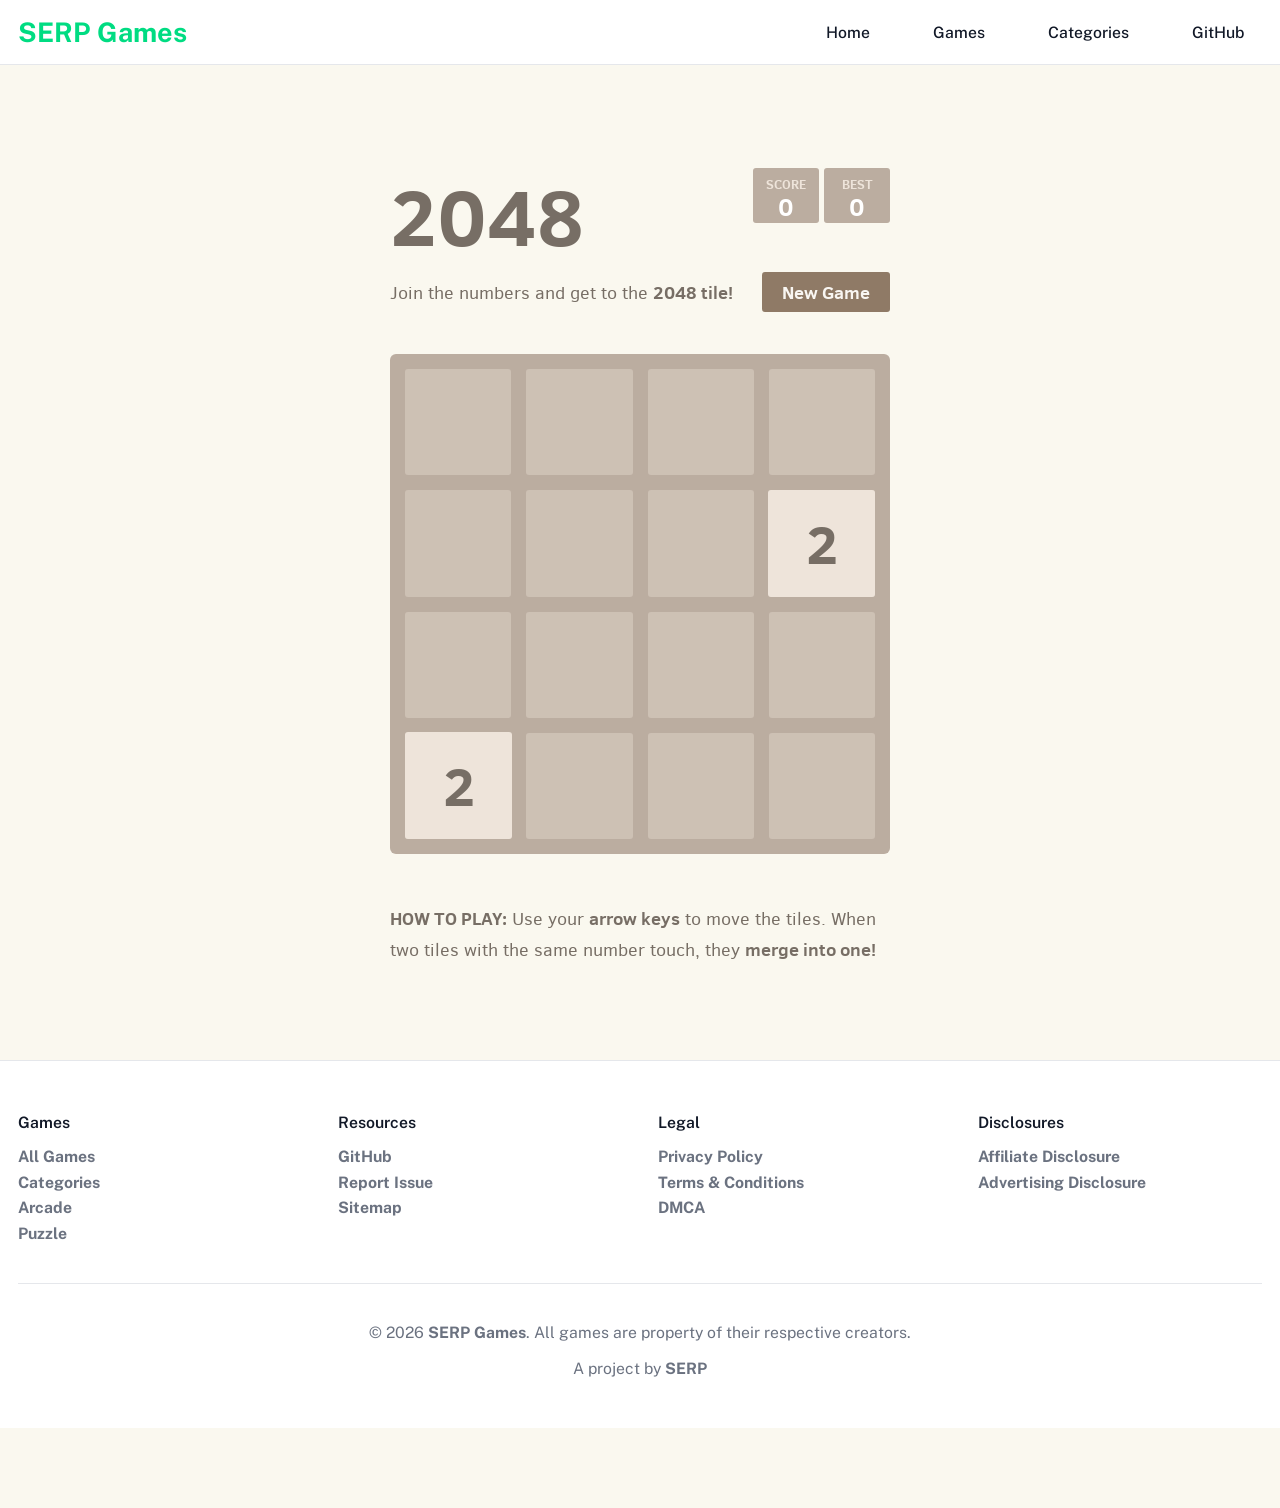
==== index.html @ 529bdf9f "Update with latest light mode branding" ====
<!DOCTYPE html>
<html>
<head>
  <meta charset="utf-8">
  <title>2048 - SERP Games</title>

  <link href="style/main.css" rel="stylesheet" type="text/css">
  <link href="serpgames-branding.css" rel="stylesheet" type="text/css">
  <link rel="shortcut icon" href="favicon.ico">
  <link rel="apple-touch-icon" href="meta/apple-touch-icon.png">
  <link rel="apple-touch-startup-image" href="meta/apple-touch-startup-image-640x1096.png" media="(device-width: 320px) and (device-height: 568px) and (-webkit-device-pixel-ratio: 2)"> <!-- iPhone 5+ -->
  <link rel="apple-touch-startup-image" href="meta/apple-touch-startup-image-640x920.png"  media="(device-width: 320px) and (device-height: 480px) and (-webkit-device-pixel-ratio: 2)"> <!-- iPhone, retina -->
  <meta name="apple-mobile-web-app-capable" content="yes">
  <meta name="apple-mobile-web-app-status-bar-style" content="black">

  <meta name="HandheldFriendly" content="True">
  <meta name="MobileOptimized" content="320">
  <meta name="viewport" content="width=device-width, target-densitydpi=160dpi, initial-scale=1.0, maximum-scale=1, user-scalable=no, minimal-ui">
</head>
<body>
  <div class="container">
    <div class="heading">
      <h1 class="title">2048</h1>
      <div class="scores-container">
        <div class="score-container">0</div>
        <div class="best-container">0</div>
      </div>
    </div>

    <div class="above-game">
      <p class="game-intro">Join the numbers and get to the <strong>2048 tile!</strong></p>
      <a class="restart-button">New Game</a>
    </div>

    <div class="game-container">
      <div class="game-message">
        <p></p>
        <div class="lower">
	        <a class="keep-playing-button">Keep going</a>
          <a class="retry-button">Try again</a>
        </div>
      </div>

      <div class="grid-container">
        <div class="grid-row">
          <div class="grid-cell"></div>
          <div class="grid-cell"></div>
          <div class="grid-cell"></div>
          <div class="grid-cell"></div>
        </div>
        <div class="grid-row">
          <div class="grid-cell"></div>
          <div class="grid-cell"></div>
          <div class="grid-cell"></div>
          <div class="grid-cell"></div>
        </div>
        <div class="grid-row">
          <div class="grid-cell"></div>
          <div class="grid-cell"></div>
          <div class="grid-cell"></div>
          <div class="grid-cell"></div>
        </div>
        <div class="grid-row">
          <div class="grid-cell"></div>
          <div class="grid-cell"></div>
          <div class="grid-cell"></div>
          <div class="grid-cell"></div>
        </div>
      </div>

      <div class="tile-container">

      </div>
    </div>

    <p class="game-explanation">
      <strong class="important">How to play:</strong> Use your <strong>arrow keys</strong> to move the tiles. When two tiles with the same number touch, they <strong>merge into one!</strong>
    </p>
  </div>

  <script src="js/bind_polyfill.js"></script>
  <script src="js/classlist_polyfill.js"></script>
  <script src="js/animframe_polyfill.js"></script>
  <script src="js/keyboard_input_manager.js"></script>
  <script src="js/html_actuator.js"></script>
  <script src="js/grid.js"></script>
  <script src="js/tile.js"></script>
  <script src="js/local_storage_manager.js"></script>
  <script src="js/game_manager.js"></script>
  <script src="js/application.js"></script>
  <script src="serpgames-branding.js"></script>
</body>
</html>
---- style/main.css ----
@import url(fonts/clear-sans.css);
html, body {
  margin: 0;
  padding: 0;
  background: #faf8ef;
  color: #776e65;
  font-family: "Clear Sans", "Helvetica Neue", Arial, sans-serif;
  font-size: 18px; }

body {
  margin: 80px 0; }

.heading:after {
  content: "";
  display: block;
  clear: both; }

h1.title {
  font-size: 80px;
  font-weight: bold;
  margin: 0;
  display: block;
  float: left; }

@-webkit-keyframes move-up {
  0% {
    top: 25px;
    opacity: 1; }

  100% {
    top: -50px;
    opacity: 0; } }
@-moz-keyframes move-up {
  0% {
    top: 25px;
    opacity: 1; }

  100% {
    top: -50px;
    opacity: 0; } }
@keyframes move-up {
  0% {
    top: 25px;
    opacity: 1; }

  100% {
    top: -50px;
    opacity: 0; } }
.scores-container {
  float: right;
  text-align: right; }

.score-container, .best-container {
  position: relative;
  display: inline-block;
  background: #bbada0;
  padding: 15px 25px;
  font-size: 25px;
  height: 25px;
  line-height: 47px;
  font-weight: bold;
  border-radius: 3px;
  color: white;
  margin-top: 8px;
  text-align: center; }
  .score-container:after, .best-container:after {
    position: absolute;
    width: 100%;
    top: 10px;
    left: 0;
    text-transform: uppercase;
    font-size: 13px;
    line-height: 13px;
    text-align: center;
    color: #eee4da; }
  .score-container .score-addition, .best-container .score-addition {
    position: absolute;
    right: 30px;
    color: red;
    font-size: 25px;
    line-height: 25px;
    font-weight: bold;
    color: rgba(119, 110, 101, 0.9);
    z-index: 100;
    -webkit-animation: move-up 600ms ease-in;
    -moz-animation: move-up 600ms ease-in;
    animation: move-up 600ms ease-in;
    -webkit-animation-fill-mode: both;
    -moz-animation-fill-mode: both;
    animation-fill-mode: both; }

.score-container:after {
  content: "Score"; }

.best-container:after {
  content: "Best"; }

p {
  margin-top: 0;
  margin-bottom: 10px;
  line-height: 1.65; }

a {
  color: #776e65;
  font-weight: bold;
  text-decoration: underline;
  cursor: pointer; }

strong.important {
  text-transform: uppercase; }

hr {
  border: none;
  border-bottom: 1px solid #d8d4d0;
  margin-top: 20px;
  margin-bottom: 30px; }

.container {
  width: 500px;
  margin: 0 auto; }

@-webkit-keyframes fade-in {
  0% {
    opacity: 0; }

  100% {
    opacity: 1; } }
@-moz-keyframes fade-in {
  0% {
    opacity: 0; }

  100% {
    opacity: 1; } }
@keyframes fade-in {
  0% {
    opacity: 0; }

  100% {
    opacity: 1; } }
.game-container {
  margin-top: 40px;
  position: relative;
  padding: 15px;
  cursor: default;
  -webkit-touch-callout: none;
  -ms-touch-callout: none;
  -webkit-user-select: none;
  -moz-user-select: none;
  -ms-user-select: none;
  -ms-touch-action: none;
  touch-action: none;
  background: #bbada0;
  border-radius: 6px;
  width: 500px;
  height: 500px;
  -webkit-box-sizing: border-box;
  -moz-box-sizing: border-box;
  box-sizing: border-box; }
  .game-container .game-message {
    display: none;
    position: absolute;
    top: 0;
    right: 0;
    bottom: 0;
    left: 0;
    background: rgba(238, 228, 218, 0.5);
    z-index: 100;
    text-align: center;
    -webkit-animation: fade-in 800ms ease 1200ms;
    -moz-animation: fade-in 800ms ease 1200ms;
    animation: fade-in 800ms ease 1200ms;
    -webkit-animation-fill-mode: both;
    -moz-animation-fill-mode: both;
    animation-fill-mode: both; }
    .game-container .game-message p {
      font-size: 60px;
      font-weight: bold;
      height: 60px;
      line-height: 60px;
      margin-top: 222px; }
    .game-container .game-message .lower {
      display: block;
      margin-top: 59px; }
    .game-container .game-message a {
      display: inline-block;
      background: #8f7a66;
      border-radius: 3px;
      padding: 0 20px;
      text-decoration: none;
      color: #f9f6f2;
      height: 40px;
      line-height: 42px;
      margin-left: 9px; }
      .game-container .game-message a.keep-playing-button {
        display: none; }
    .game-container .game-message.game-won {
      background: rgba(237, 194, 46, 0.5);
      color: #f9f6f2; }
      .game-container .game-message.game-won a.keep-playing-button {
        display: inline-block; }
    .game-container .game-message.game-won, .game-container .game-message.game-over {
      display: block; }

.grid-container {
  position: absolute;
  z-index: 1; }

.grid-row {
  margin-bottom: 15px; }
  .grid-row:last-child {
    margin-bottom: 0; }
  .grid-row:after {
    content: "";
    display: block;
    clear: both; }

.grid-cell {
  width: 106.25px;
  height: 106.25px;
  margin-right: 15px;
  float: left;
  border-radius: 3px;
  background: rgba(238, 228, 218, 0.35); }
  .grid-cell:last-child {
    margin-right: 0; }

.tile-container {
  position: absolute;
  z-index: 2; }

.tile, .tile .tile-inner {
  width: 107px;
  height: 107px;
  line-height: 107px; }
.tile.tile-position-1-1 {
  -webkit-transform: translate(0px, 0px);
  -moz-transform: translate(0px, 0px);
  -ms-transform: translate(0px, 0px);
  transform: translate(0px, 0px); }
.tile.tile-position-1-2 {
  -webkit-transform: translate(0px, 121px);
  -moz-transform: translate(0px, 121px);
  -ms-transform: translate(0px, 121px);
  transform: translate(0px, 121px); }
.tile.tile-position-1-3 {
  -webkit-transform: translate(0px, 242px);
  -moz-transform: translate(0px, 242px);
  -ms-transform: translate(0px, 242px);
  transform: translate(0px, 242px); }
.tile.tile-position-1-4 {
  -webkit-transform: translate(0px, 363px);
  -moz-transform: translate(0px, 363px);
  -ms-transform: translate(0px, 363px);
  transform: translate(0px, 363px); }
.tile.tile-position-2-1 {
  -webkit-transform: translate(121px, 0px);
  -moz-transform: translate(121px, 0px);
  -ms-transform: translate(121px, 0px);
  transform: translate(121px, 0px); }
.tile.tile-position-2-2 {
  -webkit-transform: translate(121px, 121px);
  -moz-transform: translate(121px, 121px);
  -ms-transform: translate(121px, 121px);
  transform: translate(121px, 121px); }
.tile.tile-position-2-3 {
  -webkit-transform: translate(121px, 242px);
  -moz-transform: translate(121px, 242px);
  -ms-transform: translate(121px, 242px);
  transform: translate(121px, 242px); }
.tile.tile-position-2-4 {
  -webkit-transform: translate(121px, 363px);
  -moz-transform: translate(121px, 363px);
  -ms-transform: translate(121px, 363px);
  transform: translate(121px, 363px); }
.tile.tile-position-3-1 {
  -webkit-transform: translate(242px, 0px);
  -moz-transform: translate(242px, 0px);
  -ms-transform: translate(242px, 0px);
  transform: translate(242px, 0px); }
.tile.tile-position-3-2 {
  -webkit-transform: translate(242px, 121px);
  -moz-transform: translate(242px, 121px);
  -ms-transform: translate(242px, 121px);
  transform: translate(242px, 121px); }
.tile.tile-position-3-3 {
  -webkit-transform: translate(242px, 242px);
  -moz-transform: translate(242px, 242px);
  -ms-transform: translate(242px, 242px);
  transform: translate(242px, 242px); }
.tile.tile-position-3-4 {
  -webkit-transform: translate(242px, 363px);
  -moz-transform: translate(242px, 363px);
  -ms-transform: translate(242px, 363px);
  transform: translate(242px, 363px); }
.tile.tile-position-4-1 {
  -webkit-transform: translate(363px, 0px);
  -moz-transform: translate(363px, 0px);
  -ms-transform: translate(363px, 0px);
  transform: translate(363px, 0px); }
.tile.tile-position-4-2 {
  -webkit-transform: translate(363px, 121px);
  -moz-transform: translate(363px, 121px);
  -ms-transform: translate(363px, 121px);
  transform: translate(363px, 121px); }
.tile.tile-position-4-3 {
  -webkit-transform: translate(363px, 242px);
  -moz-transform: translate(363px, 242px);
  -ms-transform: translate(363px, 242px);
  transform: translate(363px, 242px); }
.tile.tile-position-4-4 {
  -webkit-transform: translate(363px, 363px);
  -moz-transform: translate(363px, 363px);
  -ms-transform: translate(363px, 363px);
  transform: translate(363px, 363px); }

.tile {
  position: absolute;
  -webkit-transition: 100ms ease-in-out;
  -moz-transition: 100ms ease-in-out;
  transition: 100ms ease-in-out;
  -webkit-transition-property: -webkit-transform;
  -moz-transition-property: -moz-transform;
  transition-property: transform; }
  .tile .tile-inner {
    border-radius: 3px;
    background: #eee4da;
    text-align: center;
    font-weight: bold;
    z-index: 10;
    font-size: 55px; }
  .tile.tile-2 .tile-inner {
    background: #eee4da;
    box-shadow: 0 0 30px 10px rgba(243, 215, 116, 0), inset 0 0 0 1px rgba(255, 255, 255, 0); }
  .tile.tile-4 .tile-inner {
    background: #ede0c8;
    box-shadow: 0 0 30px 10px rgba(243, 215, 116, 0), inset 0 0 0 1px rgba(255, 255, 255, 0); }
  .tile.tile-8 .tile-inner {
    color: #f9f6f2;
    background: #f2b179; }
  .tile.tile-16 .tile-inner {
    color: #f9f6f2;
    background: #f59563; }
  .tile.tile-32 .tile-inner {
    color: #f9f6f2;
    background: #f67c5f; }
  .tile.tile-64 .tile-inner {
    color: #f9f6f2;
    background: #f65e3b; }
  .tile.tile-128 .tile-inner {
    color: #f9f6f2;
    background: #edcf72;
    box-shadow: 0 0 30px 10px rgba(243, 215, 116, 0.2381), inset 0 0 0 1px rgba(255, 255, 255, 0.14286);
    font-size: 45px; }
    @media screen and (max-width: 520px) {
      .tile.tile-128 .tile-inner {
        font-size: 25px; } }
  .tile.tile-256 .tile-inner {
    color: #f9f6f2;
    background: #edcc61;
    box-shadow: 0 0 30px 10px rgba(243, 215, 116, 0.31746), inset 0 0 0 1px rgba(255, 255, 255, 0.19048);
    font-size: 45px; }
    @media screen and (max-width: 520px) {
      .tile.tile-256 .tile-inner {
        font-size: 25px; } }
  .tile.tile-512 .tile-inner {
    color: #f9f6f2;
    background: #edc850;
    box-shadow: 0 0 30px 10px rgba(243, 215, 116, 0.39683), inset 0 0 0 1px rgba(255, 255, 255, 0.2381);
    font-size: 45px; }
    @media screen and (max-width: 520px) {
      .tile.tile-512 .tile-inner {
        font-size: 25px; } }
  .tile.tile-1024 .tile-inner {
    color: #f9f6f2;
    background: #edc53f;
    box-shadow: 0 0 30px 10px rgba(243, 215, 116, 0.47619), inset 0 0 0 1px rgba(255, 255, 255, 0.28571);
    font-size: 35px; }
    @media screen and (max-width: 520px) {
      .tile.tile-1024 .tile-inner {
        font-size: 15px; } }
  .tile.tile-2048 .tile-inner {
    color: #f9f6f2;
    background: #edc22e;
    box-shadow: 0 0 30px 10px rgba(243, 215, 116, 0.55556), inset 0 0 0 1px rgba(255, 255, 255, 0.33333);
    font-size: 35px; }
    @media screen and (max-width: 520px) {
      .tile.tile-2048 .tile-inner {
        font-size: 15px; } }
  .tile.tile-super .tile-inner {
    color: #f9f6f2;
    background: #3c3a32;
    font-size: 30px; }
    @media screen and (max-width: 520px) {
      .tile.tile-super .tile-inner {
        font-size: 10px; } }

@-webkit-keyframes appear {
  0% {
    opacity: 0;
    -webkit-transform: scale(0);
    -moz-transform: scale(0);
    -ms-transform: scale(0);
    transform: scale(0); }

  100% {
    opacity: 1;
    -webkit-transform: scale(1);
    -moz-transform: scale(1);
    -ms-transform: scale(1);
    transform: scale(1); } }
@-moz-keyframes appear {
  0% {
    opacity: 0;
    -webkit-transform: scale(0);
    -moz-transform: scale(0);
    -ms-transform: scale(0);
    transform: scale(0); }

  100% {
    opacity: 1;
    -webkit-transform: scale(1);
    -moz-transform: scale(1);
    -ms-transform: scale(1);
    transform: scale(1); } }
@keyframes appear {
  0% {
    opacity: 0;
    -webkit-transform: scale(0);
    -moz-transform: scale(0);
    -ms-transform: scale(0);
    transform: scale(0); }

  100% {
    opacity: 1;
    -webkit-transform: scale(1);
    -moz-transform: scale(1);
    -ms-transform: scale(1);
    transform: scale(1); } }
.tile-new .tile-inner {
  -webkit-animation: appear 200ms ease 100ms;
  -moz-animation: appear 200ms ease 100ms;
  animation: appear 200ms ease 100ms;
  -webkit-animation-fill-mode: backwards;
  -moz-animation-fill-mode: backwards;
  animation-fill-mode: backwards; }

@-webkit-keyframes pop {
  0% {
    -webkit-transform: scale(0);
    -moz-transform: scale(0);
    -ms-transform: scale(0);
    transform: scale(0); }

  50% {
    -webkit-transform: scale(1.2);
    -moz-transform: scale(1.2);
    -ms-transform: scale(1.2);
    transform: scale(1.2); }

  100% {
    -webkit-transform: scale(1);
    -moz-transform: scale(1);
    -ms-transform: scale(1);
    transform: scale(1); } }
@-moz-keyframes pop {
  0% {
    -webkit-transform: scale(0);
    -moz-transform: scale(0);
    -ms-transform: scale(0);
    transform: scale(0); }

  50% {
    -webkit-transform: scale(1.2);
    -moz-transform: scale(1.2);
    -ms-transform: scale(1.2);
    transform: scale(1.2); }

  100% {
    -webkit-transform: scale(1);
    -moz-transform: scale(1);
    -ms-transform: scale(1);
    transform: scale(1); } }
@keyframes pop {
  0% {
    -webkit-transform: scale(0);
    -moz-transform: scale(0);
    -ms-transform: scale(0);
    transform: scale(0); }

  50% {
    -webkit-transform: scale(1.2);
    -moz-transform: scale(1.2);
    -ms-transform: scale(1.2);
    transform: scale(1.2); }

  100% {
    -webkit-transform: scale(1);
    -moz-transform: scale(1);
    -ms-transform: scale(1);
    transform: scale(1); } }
.tile-merged .tile-inner {
  z-index: 20;
  -webkit-animation: pop 200ms ease 100ms;
  -moz-animation: pop 200ms ease 100ms;
  animation: pop 200ms ease 100ms;
  -webkit-animation-fill-mode: backwards;
  -moz-animation-fill-mode: backwards;
  animation-fill-mode: backwards; }

.above-game:after {
  content: "";
  display: block;
  clear: both; }

.game-intro {
  float: left;
  line-height: 42px;
  margin-bottom: 0; }

.restart-button {
  display: inline-block;
  background: #8f7a66;
  border-radius: 3px;
  padding: 0 20px;
  text-decoration: none;
  color: #f9f6f2;
  height: 40px;
  line-height: 42px;
  display: block;
  text-align: center;
  float: right; }

.game-explanation {
  margin-top: 50px; }

@media screen and (max-width: 520px) {
  html, body {
    font-size: 15px; }

  body {
    margin: 20px 0;
    padding: 0 20px; }

  h1.title {
    font-size: 27px;
    margin-top: 15px; }

  .container {
    width: 280px;
    margin: 0 auto; }

  .score-container, .best-container {
    margin-top: 0;
    padding: 15px 10px;
    min-width: 40px; }

  .heading {
    margin-bottom: 10px; }

  .game-intro {
    width: 55%;
    display: block;
    box-sizing: border-box;
    line-height: 1.65; }

  .restart-button {
    width: 42%;
    padding: 0;
    display: block;
    box-sizing: border-box;
    margin-top: 2px; }

  .game-container {
    margin-top: 17px;
    position: relative;
    padding: 10px;
    cursor: default;
    -webkit-touch-callout: none;
    -ms-touch-callout: none;
    -webkit-user-select: none;
    -moz-user-select: none;
    -ms-user-select: none;
    -ms-touch-action: none;
    touch-action: none;
    background: #bbada0;
    border-radius: 6px;
    width: 280px;
    height: 280px;
    -webkit-box-sizing: border-box;
    -moz-box-sizing: border-box;
    box-sizing: border-box; }
    .game-container .game-message {
      display: none;
      position: absolute;
      top: 0;
      right: 0;
      bottom: 0;
      left: 0;
      background: rgba(238, 228, 218, 0.5);
      z-index: 100;
      text-align: center;
      -webkit-animation: fade-in 800ms ease 1200ms;
      -moz-animation: fade-in 800ms ease 1200ms;
      animation: fade-in 800ms ease 1200ms;
      -webkit-animation-fill-mode: both;
      -moz-animation-fill-mode: both;
      animation-fill-mode: both; }
      .game-container .game-message p {
        font-size: 60px;
        font-weight: bold;
        height: 60px;
        line-height: 60px;
        margin-top: 222px; }
      .game-container .game-message .lower {
        display: block;
        margin-top: 59px; }
      .game-container .game-message a {
        display: inline-block;
        background: #8f7a66;
        border-radius: 3px;
        padding: 0 20px;
        text-decoration: none;
        color: #f9f6f2;
        height: 40px;
        line-height: 42px;
        margin-left: 9px; }
        .game-container .game-message a.keep-playing-button {
          display: none; }
      .game-container .game-message.game-won {
        background: rgba(237, 194, 46, 0.5);
        color: #f9f6f2; }
        .game-container .game-message.game-won a.keep-playing-button {
          display: inline-block; }
      .game-container .game-message.game-won, .game-container .game-message.game-over {
        display: block; }

  .grid-container {
    position: absolute;
    z-index: 1; }

  .grid-row {
    margin-bottom: 10px; }
    .grid-row:last-child {
      margin-bottom: 0; }
    .grid-row:after {
      content: "";
      display: block;
      clear: both; }

  .grid-cell {
    width: 57.5px;
    height: 57.5px;
    margin-right: 10px;
    float: left;
    border-radius: 3px;
    background: rgba(238, 228, 218, 0.35); }
    .grid-cell:last-child {
      margin-right: 0; }

  .tile-container {
    position: absolute;
    z-index: 2; }

  .tile, .tile .tile-inner {
    width: 58px;
    height: 58px;
    line-height: 58px; }
  .tile.tile-position-1-1 {
    -webkit-transform: translate(0px, 0px);
    -moz-transform: translate(0px, 0px);
    -ms-transform: translate(0px, 0px);
    transform: translate(0px, 0px); }
  .tile.tile-position-1-2 {
    -webkit-transform: translate(0px, 67px);
    -moz-transform: translate(0px, 67px);
    -ms-transform: translate(0px, 67px);
    transform: translate(0px, 67px); }
  .tile.tile-position-1-3 {
    -webkit-transform: translate(0px, 135px);
    -moz-transform: translate(0px, 135px);
    -ms-transform: translate(0px, 135px);
    transform: translate(0px, 135px); }
  .tile.tile-position-1-4 {
    -webkit-transform: translate(0px, 202px);
    -moz-transform: translate(0px, 202px);
    -ms-transform: translate(0px, 202px);
    transform: translate(0px, 202px); }
  .tile.tile-position-2-1 {
    -webkit-transform: translate(67px, 0px);
    -moz-transform: translate(67px, 0px);
    -ms-transform: translate(67px, 0px);
    transform: translate(67px, 0px); }
  .tile.tile-position-2-2 {
    -webkit-transform: translate(67px, 67px);
    -moz-transform: translate(67px, 67px);
    -ms-transform: translate(67px, 67px);
    transform: translate(67px, 67px); }
  .tile.tile-position-2-3 {
    -webkit-transform: translate(67px, 135px);
    -moz-transform: translate(67px, 135px);
    -ms-transform: translate(67px, 135px);
    transform: translate(67px, 135px); }
  .tile.tile-position-2-4 {
    -webkit-transform: translate(67px, 202px);
    -moz-transform: translate(67px, 202px);
    -ms-transform: translate(67px, 202px);
    transform: translate(67px, 202px); }
  .tile.tile-position-3-1 {
    -webkit-transform: translate(135px, 0px);
    -moz-transform: translate(135px, 0px);
    -ms-transform: translate(135px, 0px);
    transform: translate(135px, 0px); }
  .tile.tile-position-3-2 {
    -webkit-transform: translate(135px, 67px);
    -moz-transform: translate(135px, 67px);
    -ms-transform: translate(135px, 67px);
    transform: translate(135px, 67px); }
  .tile.tile-position-3-3 {
    -webkit-transform: translate(135px, 135px);
    -moz-transform: translate(135px, 135px);
    -ms-transform: translate(135px, 135px);
    transform: translate(135px, 135px); }
  .tile.tile-position-3-4 {
    -webkit-transform: translate(135px, 202px);
    -moz-transform: translate(135px, 202px);
    -ms-transform: translate(135px, 202px);
    transform: translate(135px, 202px); }
  .tile.tile-position-4-1 {
    -webkit-transform: translate(202px, 0px);
    -moz-transform: translate(202px, 0px);
    -ms-transform: translate(202px, 0px);
    transform: translate(202px, 0px); }
  .tile.tile-position-4-2 {
    -webkit-transform: translate(202px, 67px);
    -moz-transform: translate(202px, 67px);
    -ms-transform: translate(202px, 67px);
    transform: translate(202px, 67px); }
  .tile.tile-position-4-3 {
    -webkit-transform: translate(202px, 135px);
    -moz-transform: translate(202px, 135px);
    -ms-transform: translate(202px, 135px);
    transform: translate(202px, 135px); }
  .tile.tile-position-4-4 {
    -webkit-transform: translate(202px, 202px);
    -moz-transform: translate(202px, 202px);
    -ms-transform: translate(202px, 202px);
    transform: translate(202px, 202px); }

  .tile .tile-inner {
    font-size: 35px; }

  .game-message p {
    font-size: 30px !important;
    height: 30px !important;
    line-height: 30px !important;
    margin-top: 90px !important; }
  .game-message .lower {
    margin-top: 30px !important; } }
---- serpgames-branding.css ----
/* SERP Games Branding CSS - Matches main site design */
@import url('https://fonts.googleapis.com/css2?family=Public+Sans:wght@400;500;600;700&display=swap');

:root {
  --sg-primary: #00dc82;
  --sg-primary-dark: #00c16a;
  --sg-border: #e5e7eb;
  --sg-border-dark: #374151;
  --sg-text: #111827;
  --sg-text-muted: #6b7280;
  --sg-text-dark: #f9fafb;
  --sg-text-muted-dark: #9ca3af;
  --sg-bg-light: #ffffff;
  --sg-bg-dark: #111827;
}

/* Header Styles */
.sg-header {
  position: fixed;
  top: 0;
  left: 0;
  right: 0;
  background-color: var(--sg-bg-light);
  border-bottom: 1px solid var(--sg-border);
  z-index: 1000;
  font-family: 'Public Sans', -apple-system, BlinkMacSystemFont, 'Segoe UI', Roboto, sans-serif;
}

.sg-header-content {
  max-width: 1280px;
  margin: 0 auto;
  padding: 0 1rem;
  display: flex;
  justify-content: space-between;
  align-items: center;
  height: 64px;
}

.sg-logo {
  font-size: 1.5rem;
  font-weight: 700;
  text-decoration: none;
  color: var(--sg-primary);
  display: flex;
  align-items: center;
  gap: 0.5rem;
}

.sg-logo:hover {
  color: var(--sg-primary-dark);
}

.sg-nav {
  display: flex;
  gap: 1.5rem;
  align-items: center;
}

.sg-nav a {
  color: var(--sg-text);
  text-decoration: none;
  font-size: 0.875rem;
  font-weight: 500;
  padding: 0.5rem 1rem;
  border-radius: 0.375rem;
  transition: all 0.2s;
}

.sg-nav a:hover {
  background-color: #f3f4f6;
}

.sg-play-more {
  background-color: var(--sg-primary);
  color: white;
  padding: 0.5rem 1rem;
  border-radius: 0.375rem;
  text-decoration: none;
  font-size: 0.875rem;
  transition: background-color 0.2s;
}

.sg-play-more:hover {
  background-color: var(--sg-primary-dark);
}

/* Footer Styles */
.sg-footer {
  background-color: var(--sg-bg-light);
  border-top: 1px solid var(--sg-border);
  margin-top: auto;
  font-family: 'Public Sans', -apple-system, BlinkMacSystemFont, 'Segoe UI', Roboto, sans-serif;
}

.sg-footer-content {
  max-width: 1280px;
  margin: 0 auto;
  padding: 2rem 1rem;
}

.sg-footer-grid {
  display: grid;
  grid-template-columns: repeat(4, 1fr);
  gap: 2rem;
  margin-bottom: 2rem;
}

.sg-footer-section h3 {
  font-size: 0.875rem;
  font-weight: 600;
  margin-bottom: 0.75rem;
  color: var(--sg-text);
}

.sg-footer-section ul {
  list-style: none;
  padding: 0;
  margin: 0;
}

.sg-footer-section li {
  margin-bottom: 0.25rem;
}

.sg-footer-section a {
  color: var(--sg-text-muted);
  text-decoration: none;
  font-size: 0.875rem;
  transition: color 0.2s;
}

.sg-footer-section a:hover {
  color: var(--sg-text);
}

.sg-footer-bottom {
  border-top: 1px solid var(--sg-border);
  padding-top: 2rem;
  text-align: center;
  font-size: 0.875rem;
  color: var(--sg-text-muted);
}

.sg-footer-bottom a {
  color: var(--sg-text-muted);
  text-decoration: none;
  transition: color 0.2s;
}

.sg-footer-bottom a:hover {
  color: var(--sg-primary);
}

/* Game Container Adjustment */
.sg-game-container {
  padding-top: 80px; /* Space for fixed header */
  min-height: 100vh;
  display: flex;
  flex-direction: column;
}

/* Dark mode support */
@media (prefers-color-scheme: dark) {
  .sg-header {
    background-color: var(--sg-bg-dark);
    border-bottom-color: var(--sg-border-dark);
  }
  
  .sg-nav a {
    color: var(--sg-text-dark);
  }
  
  .sg-nav a:hover {
    background-color: #1f2937;
  }
  
  .sg-footer {
    background-color: var(--sg-bg-dark);
    border-top-color: var(--sg-border-dark);
  }
  
  .sg-footer-section h3 {
    color: var(--sg-text-dark);
  }
  
  .sg-footer-section a {
    color: var(--sg-text-muted-dark);
  }
  
  .sg-footer-bottom {
    border-top-color: var(--sg-border-dark);
    color: var(--sg-text-muted-dark);
  }
  
  .sg-footer-bottom a {
    color: var(--sg-text-muted-dark);
  }
}

/* Mobile Responsive */
@media (max-width: 768px) {
  .sg-nav {
    display: none;
  }
  
  .sg-footer-grid {
    grid-template-columns: repeat(2, 1fr);
  }
}

@media (max-width: 480px) {
  .sg-footer-grid {
    grid-template-columns: 1fr;
  }
}
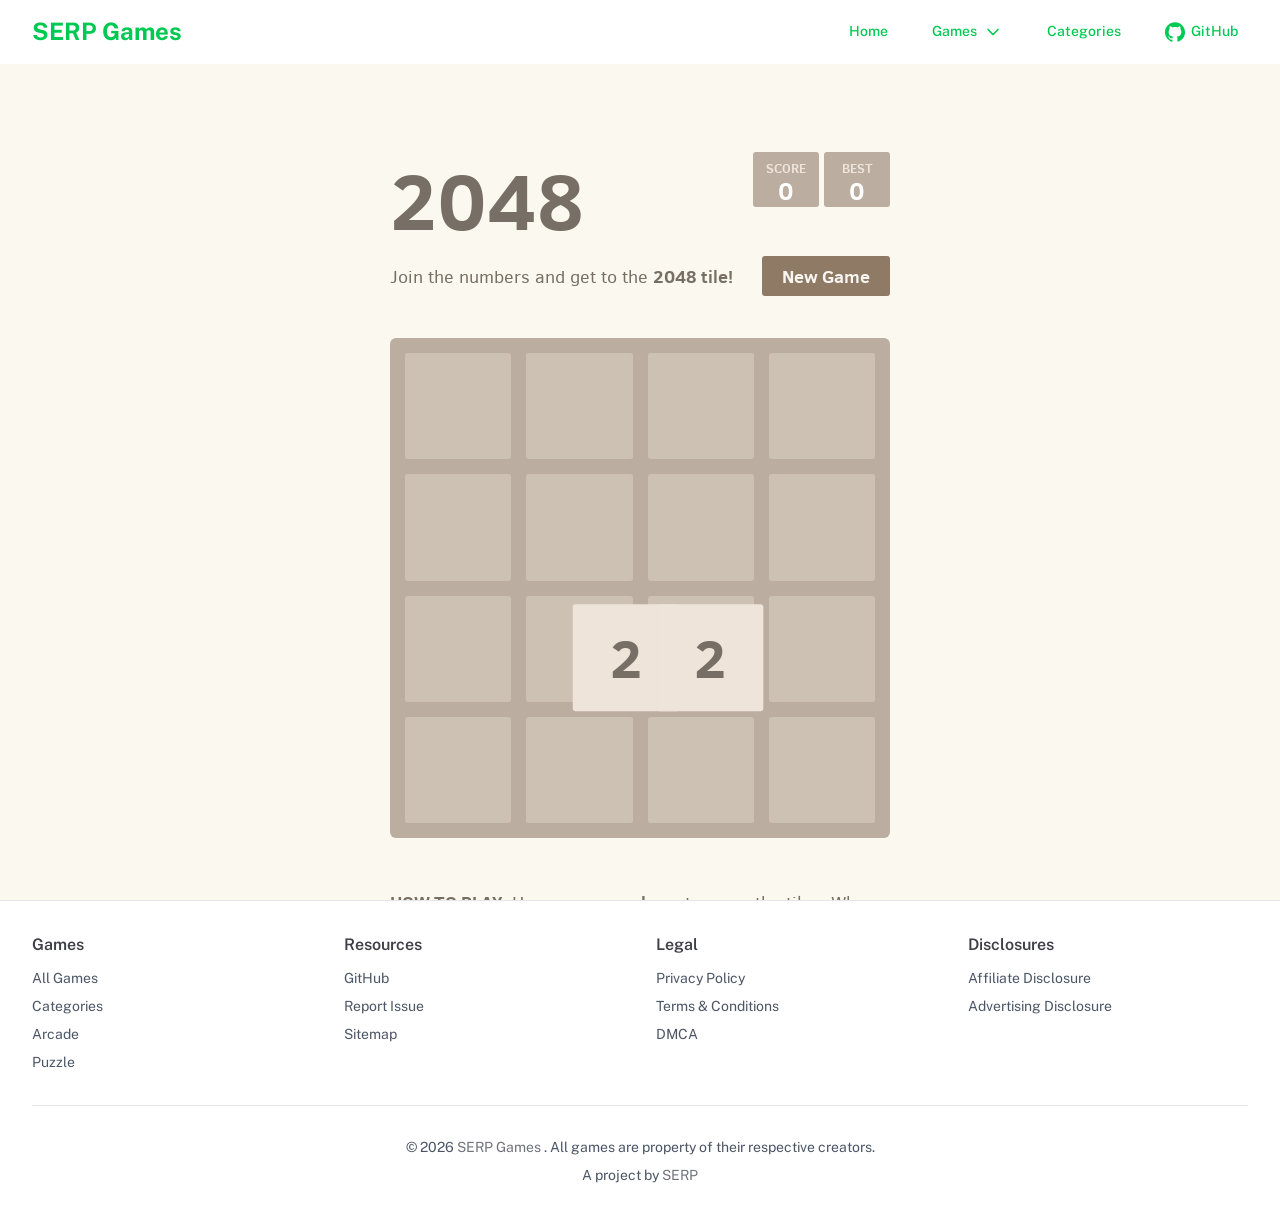
==== commit fd33491e: "deploy: serpgames/serpgames-platform@329671988775e06aad4565e576eba7106d4e1fe2" ====
--- a/index.html
+++ b/index.html
@@ -1,93 +1,97 @@
-<!DOCTYPE html>
-<html>
-<head>
-  <meta charset="utf-8">
-  <title>2048 - SERP Games</title>
-
-  <link href="style/main.css" rel="stylesheet" type="text/css">
-  <link href="serpgames-branding.css" rel="stylesheet" type="text/css">
-  <link rel="shortcut icon" href="favicon.ico">
-  <link rel="apple-touch-icon" href="meta/apple-touch-icon.png">
-  <link rel="apple-touch-startup-image" href="meta/apple-touch-startup-image-640x1096.png" media="(device-width: 320px) and (device-height: 568px) and (-webkit-device-pixel-ratio: 2)"> <!-- iPhone 5+ -->
-  <link rel="apple-touch-startup-image" href="meta/apple-touch-startup-image-640x920.png"  media="(device-width: 320px) and (device-height: 480px) and (-webkit-device-pixel-ratio: 2)"> <!-- iPhone, retina -->
-  <meta name="apple-mobile-web-app-capable" content="yes">
-  <meta name="apple-mobile-web-app-status-bar-style" content="black">
-
-  <meta name="HandheldFriendly" content="True">
-  <meta name="MobileOptimized" content="320">
-  <meta name="viewport" content="width=device-width, target-densitydpi=160dpi, initial-scale=1.0, maximum-scale=1, user-scalable=no, minimal-ui">
-</head>
-<body>
-  <div class="container">
-    <div class="heading">
-      <h1 class="title">2048</h1>
-      <div class="scores-container">
-        <div class="score-container">0</div>
-        <div class="best-container">0</div>
-      </div>
-    </div>
-
-    <div class="above-game">
-      <p class="game-intro">Join the numbers and get to the <strong>2048 tile!</strong></p>
-      <a class="restart-button">New Game</a>
-    </div>
-
-    <div class="game-container">
-      <div class="game-message">
-        <p></p>
-        <div class="lower">
-	        <a class="keep-playing-button">Keep going</a>
-          <a class="retry-button">Try again</a>
-        </div>
-      </div>
-
-      <div class="grid-container">
-        <div class="grid-row">
-          <div class="grid-cell"></div>
-          <div class="grid-cell"></div>
-          <div class="grid-cell"></div>
-          <div class="grid-cell"></div>
-        </div>
-        <div class="grid-row">
-          <div class="grid-cell"></div>
-          <div class="grid-cell"></div>
-          <div class="grid-cell"></div>
-          <div class="grid-cell"></div>
-        </div>
-        <div class="grid-row">
-          <div class="grid-cell"></div>
-          <div class="grid-cell"></div>
-          <div class="grid-cell"></div>
-          <div class="grid-cell"></div>
-        </div>
-        <div class="grid-row">
-          <div class="grid-cell"></div>
-          <div class="grid-cell"></div>
-          <div class="grid-cell"></div>
-          <div class="grid-cell"></div>
-        </div>
-      </div>
-
-      <div class="tile-container">
-
-      </div>
-    </div>
-
-    <p class="game-explanation">
-      <strong class="important">How to play:</strong> Use your <strong>arrow keys</strong> to move the tiles. When two tiles with the same number touch, they <strong>merge into one!</strong>
-    </p>
-  </div>
-
-  <script src="js/bind_polyfill.js"></script>
-  <script src="js/classlist_polyfill.js"></script>
-  <script src="js/animframe_polyfill.js"></script>
-  <script src="js/keyboard_input_manager.js"></script>
-  <script src="js/html_actuator.js"></script>
-  <script src="js/grid.js"></script>
-  <script src="js/tile.js"></script>
-  <script src="js/local_storage_manager.js"></script>
-  <script src="js/game_manager.js"></script>
-  <script src="js/application.js"></script>
-  <script src="serpgames-branding.js"></script>
-</body>
-</html>
+<!DOCTYPE html><html><head><meta charset="utf-8"><meta name="viewport" content="width=device-width, initial-scale=1"><style id="nuxt-ui-colors">@layer base {
+  :root {
+  --ui-color-primary-50: var(--color-green-50, oklch(98.2% 0.018 155.826));
+  --ui-color-primary-100: var(--color-green-100, oklch(96.2% 0.044 156.743));
+  --ui-color-primary-200: var(--color-green-200, oklch(92.5% 0.084 155.995));
+  --ui-color-primary-300: var(--color-green-300, oklch(87.1% 0.15 154.449));
+  --ui-color-primary-400: var(--color-green-400, oklch(79.2% 0.209 151.711));
+  --ui-color-primary-500: var(--color-green-500, oklch(72.3% 0.219 149.579));
+  --ui-color-primary-600: var(--color-green-600, oklch(62.7% 0.194 149.214));
+  --ui-color-primary-700: var(--color-green-700, oklch(52.7% 0.154 150.069));
+  --ui-color-primary-800: var(--color-green-800, oklch(44.8% 0.119 151.328));
+  --ui-color-primary-900: var(--color-green-900, oklch(39.3% 0.095 152.535));
+  --ui-color-primary-950: var(--color-green-950, oklch(26.6% 0.065 152.934));
+  --ui-color-secondary-50: var(--color-blue-50, oklch(97% 0.014 254.604));
+  --ui-color-secondary-100: var(--color-blue-100, oklch(93.2% 0.032 255.585));
+  --ui-color-secondary-200: var(--color-blue-200, oklch(88.2% 0.059 254.128));
+  --ui-color-secondary-300: var(--color-blue-300, oklch(80.9% 0.105 251.813));
+  --ui-color-secondary-400: var(--color-blue-400, oklch(70.7% 0.165 254.624));
+  --ui-color-secondary-500: var(--color-blue-500, oklch(62.3% 0.214 259.815));
+  --ui-color-secondary-600: var(--color-blue-600, oklch(54.6% 0.245 262.881));
+  --ui-color-secondary-700: var(--color-blue-700, oklch(48.8% 0.243 264.376));
+  --ui-color-secondary-800: var(--color-blue-800, oklch(42.4% 0.199 265.638));
+  --ui-color-secondary-900: var(--color-blue-900, oklch(37.9% 0.146 265.522));
+  --ui-color-secondary-950: var(--color-blue-950, oklch(28.2% 0.091 267.935));
+  --ui-color-success-50: var(--color-green-50, oklch(98.2% 0.018 155.826));
+  --ui-color-success-100: var(--color-green-100, oklch(96.2% 0.044 156.743));
+  --ui-color-success-200: var(--color-green-200, oklch(92.5% 0.084 155.995));
+  --ui-color-success-300: var(--color-green-300, oklch(87.1% 0.15 154.449));
+  --ui-color-success-400: var(--color-green-400, oklch(79.2% 0.209 151.711));
+  --ui-color-success-500: var(--color-green-500, oklch(72.3% 0.219 149.579));
+  --ui-color-success-600: var(--color-green-600, oklch(62.7% 0.194 149.214));
+  --ui-color-success-700: var(--color-green-700, oklch(52.7% 0.154 150.069));
+  --ui-color-success-800: var(--color-green-800, oklch(44.8% 0.119 151.328));
+  --ui-color-success-900: var(--color-green-900, oklch(39.3% 0.095 152.535));
+  --ui-color-success-950: var(--color-green-950, oklch(26.6% 0.065 152.934));
+  --ui-color-info-50: var(--color-blue-50, oklch(97% 0.014 254.604));
+  --ui-color-info-100: var(--color-blue-100, oklch(93.2% 0.032 255.585));
+  --ui-color-info-200: var(--color-blue-200, oklch(88.2% 0.059 254.128));
+  --ui-color-info-300: var(--color-blue-300, oklch(80.9% 0.105 251.813));
+  --ui-color-info-400: var(--color-blue-400, oklch(70.7% 0.165 254.624));
+  --ui-color-info-500: var(--color-blue-500, oklch(62.3% 0.214 259.815));
+  --ui-color-info-600: var(--color-blue-600, oklch(54.6% 0.245 262.881));
+  --ui-color-info-700: var(--color-blue-700, oklch(48.8% 0.243 264.376));
+  --ui-color-info-800: var(--color-blue-800, oklch(42.4% 0.199 265.638));
+  --ui-color-info-900: var(--color-blue-900, oklch(37.9% 0.146 265.522));
+  --ui-color-info-950: var(--color-blue-950, oklch(28.2% 0.091 267.935));
+  --ui-color-warning-50: var(--color-yellow-50, oklch(98.7% 0.026 102.212));
+  --ui-color-warning-100: var(--color-yellow-100, oklch(97.3% 0.071 103.193));
+  --ui-color-warning-200: var(--color-yellow-200, oklch(94.5% 0.129 101.54));
+  --ui-color-warning-300: var(--color-yellow-300, oklch(90.5% 0.182 98.111));
+  --ui-color-warning-400: var(--color-yellow-400, oklch(85.2% 0.199 91.936));
+  --ui-color-warning-500: var(--color-yellow-500, oklch(79.5% 0.184 86.047));
+  --ui-color-warning-600: var(--color-yellow-600, oklch(68.1% 0.162 75.834));
+  --ui-color-warning-700: var(--color-yellow-700, oklch(55.4% 0.135 66.442));
+  --ui-color-warning-800: var(--color-yellow-800, oklch(47.6% 0.114 61.907));
+  --ui-color-warning-900: var(--color-yellow-900, oklch(42.1% 0.095 57.708));
+  --ui-color-warning-950: var(--color-yellow-950, oklch(28.6% 0.066 53.813));
+  --ui-color-error-50: var(--color-red-50, oklch(97.1% 0.013 17.38));
+  --ui-color-error-100: var(--color-red-100, oklch(93.6% 0.032 17.717));
+  --ui-color-error-200: var(--color-red-200, oklch(88.5% 0.062 18.334));
+  --ui-color-error-300: var(--color-red-300, oklch(80.8% 0.114 19.571));
+  --ui-color-error-400: var(--color-red-400, oklch(70.4% 0.191 22.216));
+  --ui-color-error-500: var(--color-red-500, oklch(63.7% 0.237 25.331));
+  --ui-color-error-600: var(--color-red-600, oklch(57.7% 0.245 27.325));
+  --ui-color-error-700: var(--color-red-700, oklch(50.5% 0.213 27.518));
+  --ui-color-error-800: var(--color-red-800, oklch(44.4% 0.177 26.899));
+  --ui-color-error-900: var(--color-red-900, oklch(39.6% 0.141 25.723));
+  --ui-color-error-950: var(--color-red-950, oklch(25.8% 0.092 26.042));
+  --ui-color-neutral-50: var(--color-zinc-50, oklch(98.5% 0 0));
+  --ui-color-neutral-100: var(--color-zinc-100, oklch(96.7% 0.001 286.375));
+  --ui-color-neutral-200: var(--color-zinc-200, oklch(92% 0.004 286.32));
+  --ui-color-neutral-300: var(--color-zinc-300, oklch(87.1% 0.006 286.286));
+  --ui-color-neutral-400: var(--color-zinc-400, oklch(70.5% 0.015 286.067));
+  --ui-color-neutral-500: var(--color-zinc-500, oklch(55.2% 0.016 285.938));
+  --ui-color-neutral-600: var(--color-zinc-600, oklch(44.2% 0.017 285.786));
+  --ui-color-neutral-700: var(--color-zinc-700, oklch(37% 0.013 285.805));
+  --ui-color-neutral-800: var(--color-zinc-800, oklch(27.4% 0.006 286.033));
+  --ui-color-neutral-900: var(--color-zinc-900, oklch(21% 0.006 285.885));
+  --ui-color-neutral-950: var(--color-zinc-950, oklch(14.1% 0.005 285.823));
+  }
+  :root, .light {
+  --ui-primary: var(--ui-color-primary-500);
+  --ui-secondary: var(--ui-color-secondary-500);
+  --ui-success: var(--ui-color-success-500);
+  --ui-info: var(--ui-color-info-500);
+  --ui-warning: var(--ui-color-warning-500);
+  --ui-error: var(--ui-color-error-500);
+  }
+  .dark {
+  --ui-primary: var(--ui-color-primary-400);
+  --ui-secondary: var(--ui-color-secondary-400);
+  --ui-success: var(--ui-color-success-400);
+  --ui-info: var(--ui-color-info-400);
+  --ui-warning: var(--ui-color-warning-400);
+  --ui-error: var(--ui-color-error-400);
+  }
+}</style><link rel="stylesheet" href="/_nuxt/entry.-uByAD2A.css" crossorigin><style>@layer components {:where(.i-lucide\:chevron-down){display:inline-block;width:1em;height:1em;background-color:currentColor;-webkit-mask-image:var(--svg);mask-image:var(--svg);-webkit-mask-repeat:no-repeat;mask-repeat:no-repeat;-webkit-mask-size:100% 100%;mask-size:100% 100%;--svg:url("data:image/svg+xml,%3Csvg xmlns='http://www.w3.org/2000/svg' viewBox='0 0 24 24' width='24' height='24'%3E%3Cpath fill='none' stroke='black' stroke-linecap='round' stroke-linejoin='round' stroke-width='2' d='m6 9l6 6l6-6'/%3E%3C/svg%3E")}:where(.i-lucide\:menu){display:inline-block;width:1em;height:1em;background-color:currentColor;-webkit-mask-image:var(--svg);mask-image:var(--svg);-webkit-mask-repeat:no-repeat;mask-repeat:no-repeat;-webkit-mask-size:100% 100%;mask-size:100% 100%;--svg:url("data:image/svg+xml,%3Csvg xmlns='http://www.w3.org/2000/svg' viewBox='0 0 24 24' width='24' height='24'%3E%3Cpath fill='none' stroke='black' stroke-linecap='round' stroke-linejoin='round' stroke-width='2' d='M4 12h16M4 18h16M4 6h16'/%3E%3C/svg%3E")}:where(.i-simple-icons\:github){display:inline-block;width:1em;height:1em;background-color:currentColor;-webkit-mask-image:var(--svg);mask-image:var(--svg);-webkit-mask-repeat:no-repeat;mask-repeat:no-repeat;-webkit-mask-size:100% 100%;mask-size:100% 100%;--svg:url("data:image/svg+xml,%3Csvg xmlns='http://www.w3.org/2000/svg' viewBox='0 0 24 24' width='24' height='24'%3E%3Cpath fill='black' d='M12 .297c-6.63 0-12 5.373-12 12c0 5.303 3.438 9.8 8.205 11.385c.6.113.82-.258.82-.577c0-.285-.01-1.04-.015-2.04c-3.338.724-4.042-1.61-4.042-1.61C4.422 18.07 3.633 17.7 3.633 17.7c-1.087-.744.084-.729.084-.729c1.205.084 1.838 1.236 1.838 1.236c1.07 1.835 2.809 1.305 3.495.998c.108-.776.417-1.305.76-1.605c-2.665-.3-5.466-1.332-5.466-5.93c0-1.31.465-2.38 1.235-3.22c-.135-.303-.54-1.523.105-3.176c0 0 1.005-.322 3.3 1.23c.96-.267 1.98-.399 3-.405c1.02.006 2.04.138 3 .405c2.28-1.552 3.285-1.23 3.285-1.23c.645 1.653.24 2.873.12 3.176c.765.84 1.23 1.91 1.23 3.22c0 4.61-2.805 5.625-5.475 5.92c.42.36.81 1.096.81 2.22c0 1.606-.015 2.896-.015 3.286c0 .315.21.69.825.57C20.565 22.092 24 17.592 24 12.297c0-6.627-5.373-12-12-12'/%3E%3C/svg%3E")}}</style><link rel="preload" as="fetch" crossorigin="anonymous" href="/_payload.json?338117eb-25c4-4f31-baf9-687a627a98d0"><link rel="modulepreload" as="script" crossorigin href="/_nuxt/CiKss_fv.js"><link rel="modulepreload" as="script" crossorigin href="/_nuxt/I8H-UHpP.js"><link rel="modulepreload" as="script" crossorigin href="/_nuxt/DBFie-O0.js"><link rel="modulepreload" as="script" crossorigin href="/_nuxt/D4GDA015.js"><link rel="modulepreload" as="script" crossorigin href="/_nuxt/C89HypbW.js"><link rel="preload" as="fetch" fetchpriority="low" crossorigin="anonymous" href="/_nuxt/builds/meta/338117eb-25c4-4f31-baf9-687a627a98d0.json"><link rel="prefetch" as="script" crossorigin href="/_nuxt/LqUx--np.js"><link rel="prefetch" as="script" crossorigin href="/_nuxt/CUqkKdGn.js"><script type="module" src="/_nuxt/CiKss_fv.js" crossorigin></script><script>"use strict";(()=>{const t=window,e=document.documentElement,c=["dark","light"],n=getStorageValue("localStorage","nuxt-color-mode")||"system";let i=n==="system"?u():n;const r=e.getAttribute("data-color-mode-forced");r&&(i=r),l(i),t["__NUXT_COLOR_MODE__"]={preference:n,value:i,getColorScheme:u,addColorScheme:l,removeColorScheme:d};function l(o){const s=""+o+"",a="";e.classList?e.classList.add(s):e.className+=" "+s,a&&e.setAttribute("data-"+a,o)}function d(o){const s=""+o+"",a="";e.classList?e.classList.remove(s):e.className=e.className.replace(new RegExp(s,"g"),""),a&&e.removeAttribute("data-"+a)}function f(o){return t.matchMedia("(prefers-color-scheme"+o+")")}function u(){if(t.matchMedia&&f("").media!=="not all"){for(const o of c)if(f(":"+o).matches)return o}return"light"}})();function getStorageValue(t,e){switch(t){case"localStorage":return window.localStorage.getItem(e);case"sessionStorage":return window.sessionStorage.getItem(e);case"cookie":return getCookie(e);default:return null}}function getCookie(t){const c=("; "+window.document.cookie).split("; "+t+"=");if(c.length===2)return c.pop()?.split(";").shift()}</script></head><body><div id="__nuxt" class="isolate"><div class="flex flex-col min-h-screen"><header class="border-b border-gray-200 dark:border-gray-800 -mb-px"><div class="w-full max-w-(--ui-container) mx-auto px-4 sm:px-6 lg:px-8"><!--[--><div class="flex items-center justify-between h-16"><a aria-current="page" href="/" class="router-link-active router-link-exact-active flex items-center space-x-2"><span class="text-2xl font-bold text-primary">SERP Games</span></a><nav class="hidden md:block"><ul class="flex items-center space-x-6"><li><!--[--><!--[--><a href="https://serpgames.github.io" rel="noopener noreferrer" class="rounded-md font-medium inline-flex items-center disabled:cursor-not-allowed aria-disabled:cursor-not-allowed disabled:opacity-75 aria-disabled:opacity-75 transition-colors px-2.5 py-1.5 text-sm gap-1.5 text-primary hover:bg-primary/10 active:bg-primary/10 focus:outline-none focus-visible:bg-primary/10 disabled:bg-transparent aria-disabled:bg-transparent dark:disabled:bg-transparent dark:aria-disabled:bg-transparent"><!--[--><!--[--><!----><!--]--><!--[--><span class="truncate">Home</span><!--]--><!--[--><!----><!--]--><!--]--></a><!--]--><!--]--></li><li><!--[--><!--[--><!--[--><!--[--><!--[--><button type="button" id="reka-dropdown-menu-trigger-v-0-0" aria-haspopup="menu" aria-expanded="false" data-state="closed" class="rounded-md font-medium inline-flex items-center disabled:cursor-not-allowed aria-disabled:cursor-not-allowed disabled:opacity-75 aria-disabled:opacity-75 transition-colors px-2.5 py-1.5 text-sm gap-1.5 text-primary hover:bg-primary/10 active:bg-primary/10 focus:outline-none focus-visible:bg-primary/10 disabled:bg-transparent aria-disabled:bg-transparent dark:disabled:bg-transparent dark:aria-disabled:bg-transparent"><!--[--><!--[--><!----><!--]--><!--[--><span class="truncate">Games</span><!--]--><!--[--><span class="iconify i-lucide:chevron-down shrink-0 size-5" aria-hidden="true" style=""></span><!--]--><!--]--></button><!--]--><!--]--><!--[--><!----><!----><!--]--><!--]--><!--]--><!--]--></li><li><!--[--><!--[--><a href="https://serpgames.github.io/categories" rel="noopener noreferrer" class="rounded-md font-medium inline-flex items-center disabled:cursor-not-allowed aria-disabled:cursor-not-allowed disabled:opacity-75 aria-disabled:opacity-75 transition-colors px-2.5 py-1.5 text-sm gap-1.5 text-primary hover:bg-primary/10 active:bg-primary/10 focus:outline-none focus-visible:bg-primary/10 disabled:bg-transparent aria-disabled:bg-transparent dark:disabled:bg-transparent dark:aria-disabled:bg-transparent"><!--[--><!--[--><!----><!--]--><!--[--><span class="truncate">Categories</span><!--]--><!--[--><!----><!--]--><!--]--></a><!--]--><!--]--></li><li><!--[--><!--[--><a href="https://github.com/serpgames" rel="noopener noreferrer" target="_blank" class="rounded-md font-medium inline-flex items-center disabled:cursor-not-allowed aria-disabled:cursor-not-allowed disabled:opacity-75 aria-disabled:opacity-75 transition-colors px-2.5 py-1.5 text-sm gap-1.5 text-primary hover:bg-primary/10 active:bg-primary/10 focus:outline-none focus-visible:bg-primary/10 disabled:bg-transparent aria-disabled:bg-transparent dark:disabled:bg-transparent dark:aria-disabled:bg-transparent"><!--[--><!--[--><span class="iconify i-simple-icons:github shrink-0 size-5" aria-hidden="true" style=""></span><!--]--><!--[--><span class="truncate">GitHub</span><!--]--><!--[--><!----><!--]--><!--]--></a><!--]--><!--]--></li></ul></nav><!--[--><!--[--><button type="button" class="rounded-md font-medium inline-flex items-center disabled:cursor-not-allowed aria-disabled:cursor-not-allowed disabled:opacity-75 aria-disabled:opacity-75 transition-colors text-sm gap-1.5 text-primary hover:bg-primary/10 active:bg-primary/10 focus:outline-none focus-visible:bg-primary/10 disabled:bg-transparent aria-disabled:bg-transparent dark:disabled:bg-transparent dark:aria-disabled:bg-transparent p-1.5 md:hidden"><!--[--><!--[--><span class="iconify i-lucide:menu shrink-0 size-5" aria-hidden="true" style=""></span><!--]--><!--[--><!----><!--]--><!--[--><!----><!--]--><!--]--></button><!--]--><!--]--></div><!----><!--]--></div></header><main class="flex-1"><!--[--><div class="flex justify-center items-center h-[calc(100vh-64px)]"><div class="w-full h-full"><iframe src="/_game/index.html" width="100%" height="100%" frameborder="0" allowfullscreen></iframe></div></div><!--]--></main><footer class="border-t border-gray-200 dark:border-gray-800 mt-auto"><div class="w-full max-w-(--ui-container) mx-auto px-4 sm:px-6 lg:px-8"><!--[--><div class="py-8"><div class="grid grid-cols-2 md:grid-cols-4 gap-8 mb-8"><div><h3 class="font-semibold mb-3">Games</h3><ul class="space-y-2 text-sm"><li><!--[--><a href="https://serpgames.github.io/games" rel="noopener noreferrer" class="focus-visible:outline-primary transition-colors text-gray-600 dark:text-gray-400 hover:text-primary"><!--[--><!--[--> All Games <!--]--><!--]--></a><!--]--></li><li><!--[--><a href="https://serpgames.github.io/categories" rel="noopener noreferrer" class="focus-visible:outline-primary transition-colors text-gray-600 dark:text-gray-400 hover:text-primary"><!--[--><!--[--> Categories <!--]--><!--]--></a><!--]--></li><li><!--[--><a href="https://serpgames.github.io/categories/arcade" rel="noopener noreferrer" class="focus-visible:outline-primary transition-colors text-gray-600 dark:text-gray-400 hover:text-primary"><!--[--><!--[--> Arcade <!--]--><!--]--></a><!--]--></li><li><!--[--><a href="https://serpgames.github.io/categories/puzzle" rel="noopener noreferrer" class="focus-visible:outline-primary transition-colors text-gray-600 dark:text-gray-400 hover:text-primary"><!--[--><!--[--> Puzzle <!--]--><!--]--></a><!--]--></li></ul></div><div><h3 class="font-semibold mb-3">Resources</h3><ul class="space-y-2 text-sm"><li><!--[--><a href="https://github.com/serpgames" rel="noopener noreferrer" target="_blank" class="focus-visible:outline-primary transition-colors text-gray-600 dark:text-gray-400 hover:text-primary"><!--[--><!--[--> GitHub <!--]--><!--]--></a><!--]--></li><li><!--[--><a href="https://github.com/serpgames/serpgames.github.io/issues" rel="noopener noreferrer" target="_blank" class="focus-visible:outline-primary transition-colors text-gray-600 dark:text-gray-400 hover:text-primary"><!--[--><!--[--> Report Issue <!--]--><!--]--></a><!--]--></li><li><!--[--><a href="https://serpgames.github.io/sitemap" rel="noopener noreferrer" class="focus-visible:outline-primary transition-colors text-gray-600 dark:text-gray-400 hover:text-primary"><!--[--><!--[--> Sitemap <!--]--><!--]--></a><!--]--></li></ul></div><div><h3 class="font-semibold mb-3">Legal</h3><ul class="space-y-2 text-sm"><li><!--[--><a href="https://serpgames.github.io/legal/privacy-policy" rel="noopener noreferrer" class="focus-visible:outline-primary transition-colors text-gray-600 dark:text-gray-400 hover:text-primary"><!--[--><!--[--> Privacy Policy <!--]--><!--]--></a><!--]--></li><li><!--[--><a href="https://serpgames.github.io/legal/terms-conditions" rel="noopener noreferrer" class="focus-visible:outline-primary transition-colors text-gray-600 dark:text-gray-400 hover:text-primary"><!--[--><!--[--> Terms &amp; Conditions <!--]--><!--]--></a><!--]--></li><li><!--[--><a href="https://serpgames.github.io/legal/dmca" rel="noopener noreferrer" class="focus-visible:outline-primary transition-colors text-gray-600 dark:text-gray-400 hover:text-primary"><!--[--><!--[--> DMCA <!--]--><!--]--></a><!--]--></li></ul></div><div><h3 class="font-semibold mb-3">Disclosures</h3><ul class="space-y-2 text-sm"><li><!--[--><a href="https://serpgames.github.io/legal/affiliate-disclosure" rel="noopener noreferrer" class="focus-visible:outline-primary transition-colors text-gray-600 dark:text-gray-400 hover:text-primary"><!--[--><!--[--> Affiliate Disclosure <!--]--><!--]--></a><!--]--></li><li><!--[--><a href="https://serpgames.github.io/legal/advertising-disclosure" rel="noopener noreferrer" class="focus-visible:outline-primary transition-colors text-gray-600 dark:text-gray-400 hover:text-primary"><!--[--><!--[--> Advertising Disclosure <!--]--><!--]--></a><!--]--></li></ul></div></div><div class="border-t border-gray-200 dark:border-gray-800 pt-8 text-center text-sm text-gray-600 dark:text-gray-400"><p> © 2025 <!--[--><a href="https://serp.games" rel="noopener noreferrer" target="_blank" class="focus-visible:outline-primary text-muted transition-colors hover:text-primary"><!--[--><!--[--> SERP Games <!--]--><!--]--></a><!--]--> . All games are property of their respective creators. </p><p class="mt-2"> A project by <!--[--><a href="https://serp.co" rel="noopener noreferrer" target="_blank" class="focus-visible:outline-primary text-muted transition-colors hover:text-primary"><!--[--><!--[--> SERP <!--]--><!--]--></a><!--]--></p></div></div><!--]--></div></footer></div></div><div id="teleports"></div><script type="application/json" data-nuxt-data="nuxt-app" data-ssr="true" id="__NUXT_DATA__" data-src="/_payload.json?338117eb-25c4-4f31-baf9-687a627a98d0">[{"state":1,"once":7,"_errors":8,"serverRendered":5,"path":10,"prerenderedAt":11},["Reactive",2],{"$scolor-mode":3},{"preference":4,"value":4,"unknown":5,"forced":6},"system",true,false,["Set"],["ShallowReactive",9],{},"/",1755062785045]</script><script>window.__NUXT__={};window.__NUXT__.config={public:{appBase:"https://serpgames.github.io"},app:{baseURL:"/",buildId:"338117eb-25c4-4f31-baf9-687a627a98d0",buildAssetsDir:"/_nuxt/",cdnURL:""}}</script></body></html>
--- a/_nuxt/entry.-uByAD2A.css
+++ b/_nuxt/entry.-uByAD2A.css
@@ -0,0 +1 @@
+@font-face{font-family:Public Sans;src:local("Public Sans Regular Italic"),local("Public Sans Italic"),url(../_fonts/8VR2wSMN-3U4NbWAVYXlkRV6hA0jFBXP-0RtL3X7fko-ePpgXqBAcVHzWyOmLmoO36pXD6naURrRSnBWcSNRywI.woff2) format(woff2);font-display:swap;unicode-range:U+0102-0103,U+0110-0111,U+0128-0129,U+0168-0169,U+01A0-01A1,U+01AF-01B0,U+0300-0301,U+0303-0304,U+0308-0309,U+0323,U+0329,U+1EA0-1EF9,U+20AB;font-weight:400;font-style:italic}@font-face{font-family:"Public Sans Fallback: Arial";src:local("Arial");size-adjust:104.8675%;ascent-override:90.5905%;descent-override:21.4557%;line-gap-override:0%}@font-face{font-family:Public Sans;src:local("Public Sans Regular Italic"),local("Public Sans Italic"),url(../_fonts/57NSSoFy1VLVs2gqly8Ls9awBnZMFyXGrefpmqvdqmc-1qeyFf9_6vK64CcMwgwTffI_9nnExS_Zoj3QiHtMXlQ.woff2) format(woff2);font-display:swap;unicode-range:U+0100-02BA,U+02BD-02C5,U+02C7-02CC,U+02CE-02D7,U+02DD-02FF,U+0304,U+0308,U+0329,U+1D00-1DBF,U+1E00-1E9F,U+1EF2-1EFF,U+2020,U+20A0-20AB,U+20AD-20C0,U+2113,U+2C60-2C7F,U+A720-A7FF;font-weight:400;font-style:italic}@font-face{font-family:Public Sans;src:local("Public Sans Regular Italic"),local("Public Sans Italic"),url(../_fonts/Ld1FnTo3yTIwDyGfTQ5-Fws9AWsCbKfMvgxduXr7JcY-AEQEsr04R27wxrozTeBZaJGVCSw1AMR3d7fniO5STHI.woff2) format(woff2);font-display:swap;unicode-range:U+0000-00FF,U+0131,U+0152-0153,U+02BB-02BC,U+02C6,U+02DA,U+02DC,U+0304,U+0308,U+0329,U+2000-206F,U+20AC,U+2122,U+2191,U+2193,U+2212,U+2215,U+FEFF,U+FFFD;font-weight:400;font-style:italic}@font-face{font-family:Public Sans;src:local("Public Sans Medium Italic"),url(../_fonts/8VR2wSMN-3U4NbWAVYXlkRV6hA0jFBXP-0RtL3X7fko-ePpgXqBAcVHzWyOmLmoO36pXD6naURrRSnBWcSNRywI.woff2) format(woff2);font-display:swap;unicode-range:U+0102-0103,U+0110-0111,U+0128-0129,U+0168-0169,U+01A0-01A1,U+01AF-01B0,U+0300-0301,U+0303-0304,U+0308-0309,U+0323,U+0329,U+1EA0-1EF9,U+20AB;font-weight:500;font-style:italic}@font-face{font-family:Public Sans;src:local("Public Sans Medium Italic"),url(../_fonts/57NSSoFy1VLVs2gqly8Ls9awBnZMFyXGrefpmqvdqmc-1qeyFf9_6vK64CcMwgwTffI_9nnExS_Zoj3QiHtMXlQ.woff2) format(woff2);font-display:swap;unicode-range:U+0100-02BA,U+02BD-02C5,U+02C7-02CC,U+02CE-02D7,U+02DD-02FF,U+0304,U+0308,U+0329,U+1D00-1DBF,U+1E00-1E9F,U+1EF2-1EFF,U+2020,U+20A0-20AB,U+20AD-20C0,U+2113,U+2C60-2C7F,U+A720-A7FF;font-weight:500;font-style:italic}@font-face{font-family:Public Sans;src:local("Public Sans Medium Italic"),url(../_fonts/Ld1FnTo3yTIwDyGfTQ5-Fws9AWsCbKfMvgxduXr7JcY-AEQEsr04R27wxrozTeBZaJGVCSw1AMR3d7fniO5STHI.woff2) format(woff2);font-display:swap;unicode-range:U+0000-00FF,U+0131,U+0152-0153,U+02BB-02BC,U+02C6,U+02DA,U+02DC,U+0304,U+0308,U+0329,U+2000-206F,U+20AC,U+2122,U+2191,U+2193,U+2212,U+2215,U+FEFF,U+FFFD;font-weight:500;font-style:italic}@font-face{font-family:Public Sans;src:local("Public Sans SemiBold Italic"),url(../_fonts/8VR2wSMN-3U4NbWAVYXlkRV6hA0jFBXP-0RtL3X7fko-ePpgXqBAcVHzWyOmLmoO36pXD6naURrRSnBWcSNRywI.woff2) format(woff2);font-display:swap;unicode-range:U+0102-0103,U+0110-0111,U+0128-0129,U+0168-0169,U+01A0-01A1,U+01AF-01B0,U+0300-0301,U+0303-0304,U+0308-0309,U+0323,U+0329,U+1EA0-1EF9,U+20AB;font-weight:600;font-style:italic}@font-face{font-family:Public Sans;src:local("Public Sans SemiBold Italic"),url(../_fonts/57NSSoFy1VLVs2gqly8Ls9awBnZMFyXGrefpmqvdqmc-1qeyFf9_6vK64CcMwgwTffI_9nnExS_Zoj3QiHtMXlQ.woff2) format(woff2);font-display:swap;unicode-range:U+0100-02BA,U+02BD-02C5,U+02C7-02CC,U+02CE-02D7,U+02DD-02FF,U+0304,U+0308,U+0329,U+1D00-1DBF,U+1E00-1E9F,U+1EF2-1EFF,U+2020,U+20A0-20AB,U+20AD-20C0,U+2113,U+2C60-2C7F,U+A720-A7FF;font-weight:600;font-style:italic}@font-face{font-family:Public Sans;src:local("Public Sans SemiBold Italic"),url(../_fonts/Ld1FnTo3yTIwDyGfTQ5-Fws9AWsCbKfMvgxduXr7JcY-AEQEsr04R27wxrozTeBZaJGVCSw1AMR3d7fniO5STHI.woff2) format(woff2);font-display:swap;unicode-range:U+0000-00FF,U+0131,U+0152-0153,U+02BB-02BC,U+02C6,U+02DA,U+02DC,U+0304,U+0308,U+0329,U+2000-206F,U+20AC,U+2122,U+2191,U+2193,U+2212,U+2215,U+FEFF,U+FFFD;font-weight:600;font-style:italic}@font-face{font-family:Public Sans;src:local("Public Sans Bold Italic"),url(../_fonts/8VR2wSMN-3U4NbWAVYXlkRV6hA0jFBXP-0RtL3X7fko-ePpgXqBAcVHzWyOmLmoO36pXD6naURrRSnBWcSNRywI.woff2) format(woff2);font-display:swap;unicode-range:U+0102-0103,U+0110-0111,U+0128-0129,U+0168-0169,U+01A0-01A1,U+01AF-01B0,U+0300-0301,U+0303-0304,U+0308-0309,U+0323,U+0329,U+1EA0-1EF9,U+20AB;font-weight:700;font-style:italic}@font-face{font-family:Public Sans;src:local("Public Sans Bold Italic"),url(../_fonts/57NSSoFy1VLVs2gqly8Ls9awBnZMFyXGrefpmqvdqmc-1qeyFf9_6vK64CcMwgwTffI_9nnExS_Zoj3QiHtMXlQ.woff2) format(woff2);font-display:swap;unicode-range:U+0100-02BA,U+02BD-02C5,U+02C7-02CC,U+02CE-02D7,U+02DD-02FF,U+0304,U+0308,U+0329,U+1D00-1DBF,U+1E00-1E9F,U+1EF2-1EFF,U+2020,U+20A0-20AB,U+20AD-20C0,U+2113,U+2C60-2C7F,U+A720-A7FF;font-weight:700;font-style:italic}@font-face{font-family:Public Sans;src:local("Public Sans Bold Italic"),url(../_fonts/Ld1FnTo3yTIwDyGfTQ5-Fws9AWsCbKfMvgxduXr7JcY-AEQEsr04R27wxrozTeBZaJGVCSw1AMR3d7fniO5STHI.woff2) format(woff2);font-display:swap;unicode-range:U+0000-00FF,U+0131,U+0152-0153,U+02BB-02BC,U+02C6,U+02DA,U+02DC,U+0304,U+0308,U+0329,U+2000-206F,U+20AC,U+2122,U+2191,U+2193,U+2212,U+2215,U+FEFF,U+FFFD;font-weight:700;font-style:italic}@font-face{font-family:Public Sans;src:local("Public Sans Regular"),local("Public Sans"),url(../_fonts/NdzqRASp2bovDUhQT1IRE_EMqKJ2KYQdTCfFcBvL8yw-XfRDGaSeLY6SPnWpjad4l8ioAqB5UAqAaECLhmLVqN0.woff2) format(woff2);font-display:swap;unicode-range:U+0102-0103,U+0110-0111,U+0128-0129,U+0168-0169,U+01A0-01A1,U+01AF-01B0,U+0300-0301,U+0303-0304,U+0308-0309,U+0323,U+0329,U+1EA0-1EF9,U+20AB;font-weight:400;font-style:normal}@font-face{font-family:Public Sans;src:local("Public Sans Regular"),local("Public Sans"),url(../_fonts/iTkrULNFJJkTvihIg1Vqi5IODRH_9btXCioVF5l98I8-gon7SQLUjyaiRzGiXFQQ08HvkYxlCZMdUnVlbkX2eAQ.woff2) format(woff2);font-display:swap;unicode-range:U+0100-02BA,U+02BD-02C5,U+02C7-02CC,U+02CE-02D7,U+02DD-02FF,U+0304,U+0308,U+0329,U+1D00-1DBF,U+1E00-1E9F,U+1EF2-1EFF,U+2020,U+20A0-20AB,U+20AD-20C0,U+2113,U+2C60-2C7F,U+A720-A7FF;font-weight:400;font-style:normal}@font-face{font-family:Public Sans;src:local("Public Sans Regular"),local("Public Sans"),url(../_fonts/GsKUclqeNLJ96g5AU593ug6yanivOiwjW_7zESNPChw-nKEn1QNlfsui4nebfAs6DwSkQmkF3kXXjQ7vbPq3H0E.woff2) format(woff2);font-display:swap;unicode-range:U+0000-00FF,U+0131,U+0152-0153,U+02BB-02BC,U+02C6,U+02DA,U+02DC,U+0304,U+0308,U+0329,U+2000-206F,U+20AC,U+2122,U+2191,U+2193,U+2212,U+2215,U+FEFF,U+FFFD;font-weight:400;font-style:normal}@font-face{font-family:Public Sans;src:local("Public Sans Medium"),url(../_fonts/NdzqRASp2bovDUhQT1IRE_EMqKJ2KYQdTCfFcBvL8yw-XfRDGaSeLY6SPnWpjad4l8ioAqB5UAqAaECLhmLVqN0.woff2) format(woff2);font-display:swap;unicode-range:U+0102-0103,U+0110-0111,U+0128-0129,U+0168-0169,U+01A0-01A1,U+01AF-01B0,U+0300-0301,U+0303-0304,U+0308-0309,U+0323,U+0329,U+1EA0-1EF9,U+20AB;font-weight:500;font-style:normal}@font-face{font-family:Public Sans;src:local("Public Sans Medium"),url(../_fonts/iTkrULNFJJkTvihIg1Vqi5IODRH_9btXCioVF5l98I8-gon7SQLUjyaiRzGiXFQQ08HvkYxlCZMdUnVlbkX2eAQ.woff2) format(woff2);font-display:swap;unicode-range:U+0100-02BA,U+02BD-02C5,U+02C7-02CC,U+02CE-02D7,U+02DD-02FF,U+0304,U+0308,U+0329,U+1D00-1DBF,U+1E00-1E9F,U+1EF2-1EFF,U+2020,U+20A0-20AB,U+20AD-20C0,U+2113,U+2C60-2C7F,U+A720-A7FF;font-weight:500;font-style:normal}@font-face{font-family:Public Sans;src:local("Public Sans Medium"),url(../_fonts/GsKUclqeNLJ96g5AU593ug6yanivOiwjW_7zESNPChw-nKEn1QNlfsui4nebfAs6DwSkQmkF3kXXjQ7vbPq3H0E.woff2) format(woff2);font-display:swap;unicode-range:U+0000-00FF,U+0131,U+0152-0153,U+02BB-02BC,U+02C6,U+02DA,U+02DC,U+0304,U+0308,U+0329,U+2000-206F,U+20AC,U+2122,U+2191,U+2193,U+2212,U+2215,U+FEFF,U+FFFD;font-weight:500;font-style:normal}@font-face{font-family:Public Sans;src:local("Public Sans SemiBold"),url(../_fonts/NdzqRASp2bovDUhQT1IRE_EMqKJ2KYQdTCfFcBvL8yw-XfRDGaSeLY6SPnWpjad4l8ioAqB5UAqAaECLhmLVqN0.woff2) format(woff2);font-display:swap;unicode-range:U+0102-0103,U+0110-0111,U+0128-0129,U+0168-0169,U+01A0-01A1,U+01AF-01B0,U+0300-0301,U+0303-0304,U+0308-0309,U+0323,U+0329,U+1EA0-1EF9,U+20AB;font-weight:600;font-style:normal}@font-face{font-family:Public Sans;src:local("Public Sans SemiBold"),url(../_fonts/iTkrULNFJJkTvihIg1Vqi5IODRH_9btXCioVF5l98I8-gon7SQLUjyaiRzGiXFQQ08HvkYxlCZMdUnVlbkX2eAQ.woff2) format(woff2);font-display:swap;unicode-range:U+0100-02BA,U+02BD-02C5,U+02C7-02CC,U+02CE-02D7,U+02DD-02FF,U+0304,U+0308,U+0329,U+1D00-1DBF,U+1E00-1E9F,U+1EF2-1EFF,U+2020,U+20A0-20AB,U+20AD-20C0,U+2113,U+2C60-2C7F,U+A720-A7FF;font-weight:600;font-style:normal}@font-face{font-family:Public Sans;src:local("Public Sans SemiBold"),url(../_fonts/GsKUclqeNLJ96g5AU593ug6yanivOiwjW_7zESNPChw-nKEn1QNlfsui4nebfAs6DwSkQmkF3kXXjQ7vbPq3H0E.woff2) format(woff2);font-display:swap;unicode-range:U+0000-00FF,U+0131,U+0152-0153,U+02BB-02BC,U+02C6,U+02DA,U+02DC,U+0304,U+0308,U+0329,U+2000-206F,U+20AC,U+2122,U+2191,U+2193,U+2212,U+2215,U+FEFF,U+FFFD;font-weight:600;font-style:normal}@font-face{font-family:Public Sans;src:local("Public Sans Bold"),url(../_fonts/NdzqRASp2bovDUhQT1IRE_EMqKJ2KYQdTCfFcBvL8yw-XfRDGaSeLY6SPnWpjad4l8ioAqB5UAqAaECLhmLVqN0.woff2) format(woff2);font-display:swap;unicode-range:U+0102-0103,U+0110-0111,U+0128-0129,U+0168-0169,U+01A0-01A1,U+01AF-01B0,U+0300-0301,U+0303-0304,U+0308-0309,U+0323,U+0329,U+1EA0-1EF9,U+20AB;font-weight:700;font-style:normal}@font-face{font-family:Public Sans;src:local("Public Sans Bold"),url(../_fonts/iTkrULNFJJkTvihIg1Vqi5IODRH_9btXCioVF5l98I8-gon7SQLUjyaiRzGiXFQQ08HvkYxlCZMdUnVlbkX2eAQ.woff2) format(woff2);font-display:swap;unicode-range:U+0100-02BA,U+02BD-02C5,U+02C7-02CC,U+02CE-02D7,U+02DD-02FF,U+0304,U+0308,U+0329,U+1D00-1DBF,U+1E00-1E9F,U+1EF2-1EFF,U+2020,U+20A0-20AB,U+20AD-20C0,U+2113,U+2C60-2C7F,U+A720-A7FF;font-weight:700;font-style:normal}@font-face{font-family:Public Sans;src:local("Public Sans Bold"),url(../_fonts/GsKUclqeNLJ96g5AU593ug6yanivOiwjW_7zESNPChw-nKEn1QNlfsui4nebfAs6DwSkQmkF3kXXjQ7vbPq3H0E.woff2) format(woff2);font-display:swap;unicode-range:U+0000-00FF,U+0131,U+0152-0153,U+02BB-02BC,U+02C6,U+02DA,U+02DC,U+0304,U+0308,U+0329,U+2000-206F,U+20AC,U+2122,U+2191,U+2193,U+2212,U+2215,U+FEFF,U+FFFD;font-weight:700;font-style:normal}@font-face{font-family:Public Sans;src:local("Public Sans Regular Italic"),local("Public Sans Italic"),url(../_fonts/5IArdN4L5jOjmIgNWjXwBf8z7LwCc01XijCBmkK5aGg-dWGhVeJEbV_5K65nKmkoLcWqMMzWxlhJp_as2rgeRdM.woff) format(woff);font-display:swap;font-weight:400;font-style:italic}@font-face{font-family:Public Sans;src:local("Public Sans Medium Italic"),url(../_fonts/VcMivr0bexw4wuCgM3KfT7ufOn0MBVSf4fAOnaSKcMQ-_74-0Wt-g0kLuUvg-VFET0BwvxA4oZaVwPHcQzXT8jQ.woff) format(woff);font-display:swap;font-weight:500;font-style:italic}@font-face{font-family:Public Sans;src:local("Public Sans SemiBold Italic"),url(../_fonts/RQuM9oqyBZLVckg_2j5DZNYP0zZ0UdWH9opo6dHz0Wk-g3nOTumM728RmGmGiGW_garuaNQO_vmSnSfAnwBuBig.woff) format(woff);font-display:swap;font-weight:600;font-style:italic}@font-face{font-family:Public Sans;src:local("Public Sans Bold Italic"),url(../_fonts/tlKtuelNQfWcU80gS10yE7hN_jWKDQWZ-qirYMB2HTU-i7NQtVBHh8n650Y952KKAPEKCEh4IaeC5LGBLegZcPE.woff) format(woff);font-display:swap;font-weight:700;font-style:italic}@font-face{font-family:Public Sans;src:local("Public Sans Regular"),local("Public Sans"),url(../_fonts/sBwYw97nBwL-OG9iwx4YflkEdv2ZnhNhTTg0UmbyXds-MVxFV1NwHuHQ_5iR2pAWV2WgC9SkqDeHiwEsvV5c1YQ.woff) format(woff);font-display:swap;font-weight:400;font-style:normal}@font-face{font-family:Public Sans;src:local("Public Sans Medium"),url(../_fonts/opbEuhz7QJaU60tjeKh5bPMoIYCRWmeCOfvEnbPyAAs-l_gzDk2tj_2fLvTvsox3Q3PIGmqZ4T-QJe3xGXUIqPU.woff) format(woff);font-display:swap;font-weight:500;font-style:normal}@font-face{font-family:Public Sans;src:local("Public Sans SemiBold"),url(../_fonts/WKdez1KObFVfdr7oOpoKChRTZVr81IQ5Yh5Tx_wTTgU-9SgjnSKuuIVeqrjkfzw4GVJA4CPyIALd5Q75i5tlmag.woff) format(woff);font-display:swap;font-weight:600;font-style:normal}@font-face{font-family:Public Sans;src:local("Public Sans Bold"),url(../_fonts/e90plyNTcceYpTLq3bZUaIlfflt4DWwTWUHgjPCDhf8-GCyl8gQkvaZtyNI51wUr9faEXHHh_O4Z4_7CoKOaLJ4.woff) format(woff);font-display:swap;font-weight:700;font-style:normal}/*! tailwindcss v4.1.11 | MIT License | https://tailwindcss.com */@layer properties{@supports ((-webkit-hyphens:none) and (not (margin-trim:inline))) or ((-moz-orient:inline) and (not (color:rgb(from red r g b)))){*,::backdrop,:after,:before{--tw-translate-x:0;--tw-translate-y:0;--tw-translate-z:0;--tw-scale-x:1;--tw-scale-y:1;--tw-scale-z:1;--tw-rotate-x:initial;--tw-rotate-y:initial;--tw-rotate-z:initial;--tw-skew-x:initial;--tw-skew-y:initial;--tw-space-y-reverse:0;--tw-space-x-reverse:0;--tw-divide-y-reverse:0;--tw-border-style:solid;--tw-leading:initial;--tw-font-weight:initial;--tw-shadow:0 0 #0000;--tw-shadow-color:initial;--tw-shadow-alpha:100%;--tw-inset-shadow:0 0 #0000;--tw-inset-shadow-color:initial;--tw-inset-shadow-alpha:100%;--tw-ring-color:initial;--tw-ring-shadow:0 0 #0000;--tw-inset-ring-color:initial;--tw-inset-ring-shadow:0 0 #0000;--tw-ring-inset:initial;--tw-ring-offset-width:0px;--tw-ring-offset-color:#fff;--tw-ring-offset-shadow:0 0 #0000;--tw-outline-style:solid;--tw-backdrop-blur:initial;--tw-backdrop-brightness:initial;--tw-backdrop-contrast:initial;--tw-backdrop-grayscale:initial;--tw-backdrop-hue-rotate:initial;--tw-backdrop-invert:initial;--tw-backdrop-opacity:initial;--tw-backdrop-saturate:initial;--tw-backdrop-sepia:initial;--tw-duration:initial;--tw-ease:initial;--tw-content:""}}}@layer theme{:host,:root{--font-sans:"Public Sans",sans-serif;--font-mono:ui-monospace,SFMono-Regular,Menlo,Monaco,Consolas,"Liberation Mono","Courier New",monospace;--color-gray-50:oklch(98.5% .002 247.839);--color-gray-100:oklch(96.7% .003 264.542);--color-gray-200:oklch(92.8% .006 264.531);--color-gray-300:oklch(87.2% .01 258.338);--color-gray-400:oklch(70.7% .022 261.325);--color-gray-500:oklch(55.1% .027 264.364);--color-gray-600:oklch(44.6% .03 256.802);--color-gray-700:oklch(37.3% .034 259.733);--color-gray-800:oklch(27.8% .033 256.848);--color-gray-900:oklch(21% .034 264.665);--color-white:#fff;--spacing:.25rem;--container-md:28rem;--container-lg:32rem;--container-2xl:42rem;--container-4xl:56rem;--container-7xl:80rem;--text-xs:.75rem;--text-xs--line-height:1.33333;--text-sm:.875rem;--text-sm--line-height:1.42857;--text-base:1rem;--text-base--line-height:1.5;--text-lg:1.125rem;--text-lg--line-height:1.55556;--text-xl:1.25rem;--text-xl--line-height:1.4;--text-2xl:1.5rem;--text-2xl--line-height:1.33333;--text-3xl:1.875rem;--text-3xl--line-height:1.2;--text-4xl:2.25rem;--text-4xl--line-height:1.11111;--text-5xl:3rem;--text-5xl--line-height:1;--text-6xl:3.75rem;--text-6xl--line-height:1;--font-weight-medium:500;--font-weight-semibold:600;--font-weight-bold:700;--ease-out:cubic-bezier(0,0,.2,1);--animate-spin:spin 1s linear infinite;--animate-pulse:pulse 2s cubic-bezier(.4,0,.6,1)infinite;--default-transition-duration:.15s;--default-transition-timing-function:cubic-bezier(.4,0,.2,1);--default-font-family:var(--font-sans);--default-mono-font-family:var(--font-mono);--color-old-neutral-50:oklch(98.5% 0 0);--color-old-neutral-100:oklch(97% 0 0);--color-old-neutral-200:oklch(92.2% 0 0);--color-old-neutral-300:oklch(87% 0 0);--color-old-neutral-400:oklch(70.8% 0 0);--color-old-neutral-500:oklch(55.6% 0 0);--color-old-neutral-600:oklch(43.9% 0 0);--color-old-neutral-700:oklch(37.1% 0 0);--color-old-neutral-800:oklch(26.9% 0 0);--color-old-neutral-900:oklch(20.5% 0 0);--color-old-neutral-950:oklch(14.5% 0 0)}}@layer base{*,::backdrop,:after,:before{border:0 solid;box-sizing:border-box;margin:0;padding:0}::file-selector-button{border:0 solid;box-sizing:border-box;margin:0;padding:0}:host,html{-webkit-text-size-adjust:100%;font-family:var(--default-font-family,ui-sans-serif,system-ui,sans-serif,"Apple Color Emoji","Segoe UI Emoji","Segoe UI Symbol","Noto Color Emoji");font-feature-settings:var(--default-font-feature-settings,normal);font-variation-settings:var(--default-font-variation-settings,normal);line-height:1.5;-moz-tab-size:4;-o-tab-size:4;tab-size:4;-webkit-tap-highlight-color:transparent}hr{border-top-width:1px;color:inherit;height:0}abbr:where([title]){-webkit-text-decoration:underline dotted;text-decoration:underline dotted}h1,h2,h3,h4,h5,h6{font-size:inherit;font-weight:inherit}a{color:inherit;-webkit-text-decoration:inherit;text-decoration:inherit}b,strong{font-weight:bolder}code,kbd,pre,samp{font-family:var(--default-mono-font-family,ui-monospace,SFMono-Regular,Menlo,Monaco,Consolas,"Liberation Mono","Courier New",monospace);font-feature-settings:var(--default-mono-font-feature-settings,normal);font-size:1em;font-variation-settings:var(--default-mono-font-variation-settings,normal)}small{font-size:80%}sub,sup{font-size:75%;line-height:0;position:relative;vertical-align:baseline}sub{bottom:-.25em}sup{top:-.5em}table{border-collapse:collapse;border-color:inherit;text-indent:0}:-moz-focusring{outline:auto}progress{vertical-align:baseline}summary{display:list-item}menu,ol,ul{list-style:none}audio,canvas,embed,iframe,img,object,svg,video{display:block;vertical-align:middle}img,video{height:auto;max-width:100%}button,input,optgroup,select,textarea{background-color:#0000;border-radius:0;color:inherit;font:inherit;font-feature-settings:inherit;font-variation-settings:inherit;letter-spacing:inherit;opacity:1}::file-selector-button{background-color:#0000;border-radius:0;color:inherit;font:inherit;font-feature-settings:inherit;font-variation-settings:inherit;letter-spacing:inherit;opacity:1}:where(select:is([multiple],[size])) optgroup{font-weight:bolder}:where(select:is([multiple],[size])) optgroup option{padding-inline-start:20px}::file-selector-button{margin-inline-end:4px}::-moz-placeholder{opacity:1}::placeholder{opacity:1}@supports (not (-webkit-appearance:-apple-pay-button)) or (contain-intrinsic-size:1px){::-moz-placeholder{color:currentColor}::placeholder{color:currentColor}@supports (color:color-mix(in lab,red,red)){::-moz-placeholder{color:color-mix(in oklab,currentcolor 50%,transparent)}::placeholder{color:color-mix(in oklab,currentcolor 50%,transparent)}}}textarea{resize:vertical}::-webkit-search-decoration{-webkit-appearance:none}::-webkit-date-and-time-value{min-height:1lh;text-align:inherit}::-webkit-datetime-edit{display:inline-flex}::-webkit-datetime-edit-fields-wrapper{padding:0}::-webkit-datetime-edit,::-webkit-datetime-edit-year-field{padding-block:0}::-webkit-datetime-edit-day-field,::-webkit-datetime-edit-month-field{padding-block:0}::-webkit-datetime-edit-hour-field,::-webkit-datetime-edit-minute-field{padding-block:0}::-webkit-datetime-edit-millisecond-field,::-webkit-datetime-edit-second-field{padding-block:0}::-webkit-datetime-edit-meridiem-field{padding-block:0}:-moz-ui-invalid{box-shadow:none}button,input:where([type=button],[type=reset],[type=submit]){-webkit-appearance:button;-moz-appearance:button;appearance:button}::file-selector-button{-webkit-appearance:button;-moz-appearance:button;appearance:button}::-webkit-inner-spin-button,::-webkit-outer-spin-button{height:auto}[hidden]:where(:not([hidden=until-found])){display:none!important}body{background-color:var(--ui-bg);color:var(--ui-text);-webkit-font-smoothing:antialiased;-moz-osx-font-smoothing:grayscale;color-scheme:light}body:where(.dark,.dark *){color-scheme:dark}.light,:root{--ui-text-dimmed:var(--ui-color-neutral-400);--ui-text-muted:var(--ui-color-neutral-500);--ui-text-toned:var(--ui-color-neutral-600);--ui-text:var(--ui-color-neutral-700);--ui-text-highlighted:var(--ui-color-neutral-900);--ui-text-inverted:var(--color-white);--ui-bg:var(--color-white);--ui-bg-muted:var(--ui-color-neutral-50);--ui-bg-elevated:var(--ui-color-neutral-100);--ui-bg-accented:var(--ui-color-neutral-200);--ui-bg-inverted:var(--ui-color-neutral-900);--ui-border:var(--ui-color-neutral-200);--ui-border-muted:var(--ui-color-neutral-200);--ui-border-accented:var(--ui-color-neutral-300);--ui-border-inverted:var(--ui-color-neutral-900);--ui-radius:.25rem;--ui-container:var(--container-7xl)}.dark{--ui-text-dimmed:var(--ui-color-neutral-500);--ui-text-muted:var(--ui-color-neutral-400);--ui-text-toned:var(--ui-color-neutral-300);--ui-text:var(--ui-color-neutral-200);--ui-text-highlighted:var(--color-white);--ui-text-inverted:var(--ui-color-neutral-900);--ui-bg:var(--ui-color-neutral-900);--ui-bg-muted:var(--ui-color-neutral-800);--ui-bg-elevated:var(--ui-color-neutral-800);--ui-bg-accented:var(--ui-color-neutral-700);--ui-bg-inverted:var(--color-white);--ui-border:var(--ui-color-neutral-800);--ui-border-muted:var(--ui-color-neutral-700);--ui-border-accented:var(--ui-color-neutral-700);--ui-border-inverted:var(--color-white)}}@layer components;@layer utilities{.pointer-events-auto{pointer-events:auto}.pointer-events-none{pointer-events:none}.sr-only{clip:rect(0,0,0,0);border-width:0;height:1px;margin:-1px;overflow:hidden;padding:0;white-space:nowrap;width:1px}.absolute,.sr-only{position:absolute}.fixed{position:fixed}.relative{position:relative}.sticky{position:sticky}.inset-0{inset:calc(var(--spacing)*0)}.inset-x-0{inset-inline:calc(var(--spacing)*0)}.inset-x-1{inset-inline:calc(var(--spacing)*1)}.inset-x-4{inset-inline:calc(var(--spacing)*4)}.inset-y-0{inset-block:calc(var(--spacing)*0)}.inset-y-1{inset-block:calc(var(--spacing)*1)}.inset-y-1\.5{inset-block:calc(var(--spacing)*1.5)}.inset-y-2{inset-block:calc(var(--spacing)*2)}.inset-y-4{inset-block:calc(var(--spacing)*4)}.-start-px{inset-inline-start:-1px}.start-0{inset-inline-start:calc(var(--spacing)*0)}.start-4{inset-inline-start:calc(var(--spacing)*4)}.start-\[calc\(50\%\+16px\)\]{inset-inline-start:calc(50% + 16px)}.start-\[calc\(50\%\+20px\)\]{inset-inline-start:calc(50% + 20px)}.start-\[calc\(50\%\+28px\)\]{inset-inline-start:calc(50% + 28px)}.start-\[calc\(50\%\+32px\)\]{inset-inline-start:calc(50% + 32px)}.start-\[calc\(50\%\+36px\)\]{inset-inline-start:calc(50% + 36px)}.start-\[calc\(50\%-1px\)\]{inset-inline-start:calc(50% - 1px)}.-end-1\.5{inset-inline-end:calc(var(--spacing)*-1.5)}.end-0{inset-inline-end:calc(var(--spacing)*0)}.end-4{inset-inline-end:calc(var(--spacing)*4)}.end-\[calc\(-50\%\+16px\)\]{inset-inline-end:calc(16px - 50%)}.end-\[calc\(-50\%\+20px\)\]{inset-inline-end:calc(20px - 50%)}.end-\[calc\(-50\%\+28px\)\]{inset-inline-end:calc(28px - 50%)}.end-\[calc\(-50\%\+32px\)\]{inset-inline-end:calc(32px - 50%)}.end-\[calc\(-50\%\+36px\)\]{inset-inline-end:calc(36px - 50%)}.-top-1\.5{top:calc(var(--spacing)*-1.5)}.top-0{top:calc(var(--spacing)*0)}.top-1\/2{top:50%}.top-4{top:calc(var(--spacing)*4)}.top-\[30px\]{top:30px}.top-\[38px\]{top:38px}.top-\[46px\]{top:46px}.top-\[50\%\]{top:50%}.top-\[54px\]{top:54px}.top-\[62px\]{top:62px}.top-\[calc\(50\%-2px\)\]{top:calc(50% - 2px)}.top-full{top:100%}.right-0{right:calc(var(--spacing)*0)}.right-4{right:calc(var(--spacing)*4)}.-bottom-7{bottom:calc(var(--spacing)*-7)}.-bottom-\[10px\]{bottom:-10px}.-bottom-px{bottom:-1px}.bottom-0{bottom:calc(var(--spacing)*0)}.bottom-4{bottom:calc(var(--spacing)*4)}.left-\(--reka-navigation-menu-viewport-left\){left:var(--reka-navigation-menu-viewport-left)}.left-0{left:calc(var(--spacing)*0)}.left-1\/2{left:50%}.left-4{left:calc(var(--spacing)*4)}.isolate{isolation:isolate}.z-\(--index\){z-index:var(--index)}.z-\[1\]{z-index:1}.z-\[2\]{z-index:2}.z-\[100\]{z-index:100}.col-start-1{grid-column-start:1}.row-start-1{grid-row-start:1}.container{width:100%}@media (min-width:40rem){.container{max-width:40rem}}@media (min-width:48rem){.container{max-width:48rem}}@media (min-width:64rem){.container{max-width:64rem}}@media (min-width:80rem){.container{max-width:80rem}}@media (min-width:96rem){.container{max-width:96rem}}.m-0\.5{margin:calc(var(--spacing)*.5)}.-mx-1{margin-inline:calc(var(--spacing)*-1)}.mx-2{margin-inline:calc(var(--spacing)*2)}.mx-3{margin-inline:calc(var(--spacing)*3)}.mx-auto{margin-inline:auto}.my-1{margin-block:calc(var(--spacing)*1)}.my-2{margin-block:calc(var(--spacing)*2)}.-ms-4{margin-inline-start:calc(var(--spacing)*-4)}.-ms-px{margin-inline-start:-1px}.ms-2{margin-inline-start:calc(var(--spacing)*2)}.ms-4\.5{margin-inline-start:calc(var(--spacing)*4.5)}.ms-5{margin-inline-start:calc(var(--spacing)*5)}.ms-auto{margin-inline-start:auto}.-me-0\.5{margin-inline-end:calc(var(--spacing)*-.5)}.-me-1{margin-inline-end:calc(var(--spacing)*-1)}.-me-1\.5{margin-inline-end:calc(var(--spacing)*-1.5)}.-me-2{margin-inline-end:calc(var(--spacing)*-2)}.me-2{margin-inline-end:calc(var(--spacing)*2)}.-mt-0\.5{margin-top:calc(var(--spacing)*-.5)}.-mt-4{margin-top:calc(var(--spacing)*-4)}.mt-0\.5{margin-top:calc(var(--spacing)*.5)}.mt-1{margin-top:calc(var(--spacing)*1)}.mt-1\.5{margin-top:calc(var(--spacing)*1.5)}.mt-2{margin-top:calc(var(--spacing)*2)}.mt-2\.5{margin-top:calc(var(--spacing)*2.5)}.mt-3{margin-top:calc(var(--spacing)*3)}.mt-3\.5{margin-top:calc(var(--spacing)*3.5)}.mt-4{margin-top:calc(var(--spacing)*4)}.mt-12{margin-top:calc(var(--spacing)*12)}.mt-24{margin-top:calc(var(--spacing)*24)}.mt-auto{margin-top:auto}.\!mr-4{margin-right:calc(var(--spacing)*4)!important}.mr-2{margin-right:calc(var(--spacing)*2)}.mr-3{margin-right:calc(var(--spacing)*3)}.-mb-px{margin-bottom:-1px}.mb-1{margin-bottom:calc(var(--spacing)*1)}.mb-2{margin-bottom:calc(var(--spacing)*2)}.mb-3{margin-bottom:calc(var(--spacing)*3)}.mb-4{margin-bottom:calc(var(--spacing)*4)}.mb-6{margin-bottom:calc(var(--spacing)*6)}.mb-8{margin-bottom:calc(var(--spacing)*8)}.mb-12{margin-bottom:calc(var(--spacing)*12)}.mb-24{margin-bottom:calc(var(--spacing)*24)}.mb-auto{margin-bottom:auto}.\!ml-4{margin-left:calc(var(--spacing)*4)!important}.block{display:block}.contents{display:contents}.flex{display:flex}.grid{display:grid}.hidden{display:none}.inline-block{display:inline-block}.inline-flex{display:inline-flex}.table{display:table}.aspect-square{aspect-ratio:1}.size-2\.5{height:calc(var(--spacing)*2.5);width:calc(var(--spacing)*2.5)}.size-3{height:calc(var(--spacing)*3);width:calc(var(--spacing)*3)}.size-3\.5{height:calc(var(--spacing)*3.5);width:calc(var(--spacing)*3.5)}.size-4{height:calc(var(--spacing)*4);width:calc(var(--spacing)*4)}.size-4\.5{height:calc(var(--spacing)*4.5);width:calc(var(--spacing)*4.5)}.size-5{height:calc(var(--spacing)*5);width:calc(var(--spacing)*5)}.size-6{height:calc(var(--spacing)*6);width:calc(var(--spacing)*6)}.size-7{height:calc(var(--spacing)*7);width:calc(var(--spacing)*7)}.size-8{height:calc(var(--spacing)*8);width:calc(var(--spacing)*8)}.size-9{height:calc(var(--spacing)*9);width:calc(var(--spacing)*9)}.size-10{height:calc(var(--spacing)*10);width:calc(var(--spacing)*10)}.size-10\/12{height:83.3333%;width:83.3333%}.size-11{height:calc(var(--spacing)*11);width:calc(var(--spacing)*11)}.size-12{height:calc(var(--spacing)*12);width:calc(var(--spacing)*12)}.size-14{height:calc(var(--spacing)*14);width:calc(var(--spacing)*14)}.size-full{height:100%;width:100%}.\!h-1\.5{height:calc(var(--spacing)*1.5)!important}.\!h-12{height:calc(var(--spacing)*12)!important}.h-\(--reka-navigation-menu-viewport-height\){height:var(--reka-navigation-menu-viewport-height)}.h-\(--reka-tabs-indicator-size\){height:var(--reka-tabs-indicator-size)}.h-0\.5{height:calc(var(--spacing)*.5)}.h-1{height:calc(var(--spacing)*1)}.h-2{height:calc(var(--spacing)*2)}.h-2\.5{height:calc(var(--spacing)*2.5)}.h-3{height:calc(var(--spacing)*3)}.h-4{height:calc(var(--spacing)*4)}.h-5{height:calc(var(--spacing)*5)}.h-6{height:calc(var(--spacing)*6)}.h-8{height:calc(var(--spacing)*8)}.h-12{height:calc(var(--spacing)*12)}.h-16{height:calc(var(--spacing)*16)}.h-38{height:calc(var(--spacing)*38)}.h-40{height:calc(var(--spacing)*40)}.h-42{height:calc(var(--spacing)*42)}.h-44{height:calc(var(--spacing)*44)}.h-46{height:calc(var(--spacing)*46)}.h-64{height:calc(var(--spacing)*64)}.h-\[4px\]{height:4px}.h-\[5px\]{height:5px}.h-\[6px\]{height:6px}.h-\[7px\]{height:7px}.h-\[8px\]{height:8px}.h-\[9px\]{height:9px}.h-\[10px\]{height:10px}.h-\[11px\]{height:11px}.h-\[12px\]{height:12px}.h-\[calc\(100vh-64px\)\]{height:calc(100vh - 64px)}.h-auto{height:auto}.h-full{height:100%}.h-px{height:1px}.max-h-60{max-height:calc(var(--spacing)*60)}.max-h-\[70vh\]{max-height:70vh}.max-h-\[96\%\]{max-height:96%}.max-h-\[calc\(100dvh-2rem\)\]{max-height:calc(100dvh - 2rem)}.max-h-full{max-height:100%}.min-h-0{min-height:calc(var(--spacing)*0)}.min-h-6{min-height:calc(var(--spacing)*6)}.min-h-16{min-height:calc(var(--spacing)*16)}.min-h-\[calc\(100vh-4rem\)\]{min-height:calc(100vh - 4rem)}.min-h-screen{min-height:100vh}.\!w-1\.5{width:calc(var(--spacing)*1.5)!important}.\!w-12{width:calc(var(--spacing)*12)!important}.w-\(--reka-combobox-trigger-width\){width:var(--reka-combobox-trigger-width)}.w-\(--reka-navigation-menu-indicator-size\){width:var(--reka-navigation-menu-indicator-size)}.w-\(--reka-select-trigger-width\){width:var(--reka-select-trigger-width)}.w-\(--reka-tabs-indicator-size\){width:var(--reka-tabs-indicator-size)}.w-0{width:calc(var(--spacing)*0)}.w-0\.5{width:calc(var(--spacing)*.5)}.w-1{width:calc(var(--spacing)*1)}.w-2{width:calc(var(--spacing)*2)}.w-3{width:calc(var(--spacing)*3)}.w-4{width:calc(var(--spacing)*4)}.w-5{width:calc(var(--spacing)*5)}.w-7{width:calc(var(--spacing)*7)}.w-8{width:calc(var(--spacing)*8)}.w-9{width:calc(var(--spacing)*9)}.w-10{width:calc(var(--spacing)*10)}.w-11{width:calc(var(--spacing)*11)}.w-12{width:calc(var(--spacing)*12)}.w-16{width:calc(var(--spacing)*16)}.w-38{width:calc(var(--spacing)*38)}.w-40{width:calc(var(--spacing)*40)}.w-42{width:calc(var(--spacing)*42)}.w-44{width:calc(var(--spacing)*44)}.w-46{width:calc(var(--spacing)*46)}.w-60{width:calc(var(--spacing)*60)}.w-\[6px\]{width:6px}.w-\[7px\]{width:7px}.w-\[8px\]{width:8px}.w-\[9px\]{width:9px}.w-\[10px\]{width:10px}.w-\[calc\(100\%-2rem\)\]{width:calc(100% - 2rem)}.w-\[calc\(100vw-2rem\)\]{width:calc(100vw - 2rem)}.w-auto{width:auto}.w-full{width:100%}.w-px{width:1px}.max-w-\(--ui-container\){max-width:var(--ui-container)}.max-w-2xl{max-width:var(--container-2xl)}.max-w-4xl{max-width:var(--container-4xl)}.max-w-\[calc\(100\%-2rem\)\]{max-width:calc(100% - 2rem)}.max-w-lg{max-width:var(--container-lg)}.max-w-md{max-width:var(--container-md)}.min-w-0{min-width:calc(var(--spacing)*0)}.min-w-5{min-width:calc(var(--spacing)*5)}.min-w-32{min-width:calc(var(--spacing)*32)}.min-w-\[4px\]{min-width:4px}.min-w-\[5px\]{min-width:5px}.min-w-\[6px\]{min-width:6px}.min-w-\[7px\]{min-width:7px}.min-w-\[8px\]{min-width:8px}.min-w-\[9px\]{min-width:9px}.min-w-\[10px\]{min-width:10px}.min-w-\[11px\]{min-width:11px}.min-w-\[12px\]{min-width:12px}.min-w-\[16px\]{min-width:16px}.min-w-\[20px\]{min-width:20px}.min-w-\[24px\]{min-width:24px}.min-w-full{min-width:100%}.flex-1{flex:1}.shrink-0{flex-shrink:0}.grow{flex-grow:1}.basis-full{flex-basis:100%}.border-collapse{border-collapse:collapse}.origin-\(--reka-combobox-content-transform-origin\){transform-origin:var(--reka-combobox-content-transform-origin)}.origin-\(--reka-context-menu-content-transform-origin\){transform-origin:var(--reka-context-menu-content-transform-origin)}.origin-\(--reka-dropdown-menu-content-transform-origin\){transform-origin:var(--reka-dropdown-menu-content-transform-origin)}.origin-\(--reka-popover-content-transform-origin\){transform-origin:var(--reka-popover-content-transform-origin)}.origin-\(--reka-select-content-transform-origin\){transform-origin:var(--reka-select-content-transform-origin)}.origin-\(--reka-tooltip-content-transform-origin\){transform-origin:var(--reka-tooltip-content-transform-origin)}.origin-\[top_center\]{transform-origin:top}.-translate-x-1\/2{--tw-translate-x:-50%}.-translate-x-1\/2,.-translate-x-\[4px\]{translate:var(--tw-translate-x)var(--tw-translate-y)}.-translate-x-\[4px\]{--tw-translate-x:-4px}.translate-x-\(--reka-navigation-menu-indicator-position\){--tw-translate-x:var(--reka-navigation-menu-indicator-position);translate:var(--tw-translate-x)var(--tw-translate-y)}.translate-x-\(--reka-tabs-indicator-position\){--tw-translate-x:var(--reka-tabs-indicator-position);translate:var(--tw-translate-x)var(--tw-translate-y)}.translate-x-1\/2{--tw-translate-x:50%}.-translate-y-1\/2,.translate-x-1\/2{translate:var(--tw-translate-x)var(--tw-translate-y)}.-translate-y-1\/2{--tw-translate-y:-50%}.translate-y-\(--reka-tabs-indicator-position\){--tw-translate-y:var(--reka-tabs-indicator-position);translate:var(--tw-translate-x)var(--tw-translate-y)}.translate-y-1\/2{--tw-translate-y:50%;translate:var(--tw-translate-x)var(--tw-translate-y)}.scale-80{--tw-scale-x:80%;--tw-scale-y:80%;--tw-scale-z:80%;scale:var(--tw-scale-x)var(--tw-scale-y)}.rotate-45{rotate:45deg}.rotate-90{rotate:90deg}.transform{transform:var(--tw-rotate-x,)var(--tw-rotate-y,)var(--tw-rotate-z,)var(--tw-skew-x,)var(--tw-skew-y,)}.transform-\(--transform\){transform:var(--transform)}.animate-pulse{animation:var(--animate-pulse)}.animate-spin{animation:var(--animate-spin)}.cursor-not-allowed{cursor:not-allowed}.cursor-pointer{cursor:pointer}.touch-none{touch-action:none}.resize-none{resize:none}.scroll-py-1{scroll-padding-block:calc(var(--spacing)*1)}.grid-cols-1{grid-template-columns:repeat(1,minmax(0,1fr))}.grid-cols-2{grid-template-columns:repeat(2,minmax(0,1fr))}.grid-cols-7{grid-template-columns:repeat(7,minmax(0,1fr))}.flex-col{flex-direction:column}.flex-col-reverse{flex-direction:column-reverse}.flex-row{flex-direction:row}.flex-row-reverse{flex-direction:row-reverse}.flex-wrap{flex-wrap:wrap}.place-items-center{place-items:center}.content-center{align-content:center}.items-center{align-items:center}.items-end{align-items:flex-end}.items-start{align-items:flex-start}.items-stretch{align-items:stretch}.justify-between{justify-content:space-between}.justify-center{justify-content:center}.justify-end{justify-content:flex-end}.justify-start{justify-content:flex-start}.gap-0{gap:calc(var(--spacing)*0)}.gap-0\.5{gap:calc(var(--spacing)*.5)}.gap-1{gap:calc(var(--spacing)*1)}.gap-1\.5{gap:calc(var(--spacing)*1.5)}.gap-2{gap:calc(var(--spacing)*2)}.gap-2\.5{gap:calc(var(--spacing)*2.5)}.gap-3{gap:calc(var(--spacing)*3)}.gap-3\.5{gap:calc(var(--spacing)*3.5)}.gap-4{gap:calc(var(--spacing)*4)}.gap-6{gap:calc(var(--spacing)*6)}.gap-8{gap:calc(var(--spacing)*8)}:where(.-space-y-px>:not(:last-child)){--tw-space-y-reverse:0;margin-block-end:calc(-1px*(1 - var(--tw-space-y-reverse)));margin-block-start:calc(-1px*var(--tw-space-y-reverse))}:where(.space-y-1>:not(:last-child)){--tw-space-y-reverse:0;margin-block-end:calc(var(--spacing)*1*(1 - var(--tw-space-y-reverse)));margin-block-start:calc(var(--spacing)*1*var(--tw-space-y-reverse))}:where(.space-y-2>:not(:last-child)){--tw-space-y-reverse:0;margin-block-end:calc(var(--spacing)*2*(1 - var(--tw-space-y-reverse)));margin-block-start:calc(var(--spacing)*2*var(--tw-space-y-reverse))}:where(.space-y-4>:not(:last-child)){--tw-space-y-reverse:0;margin-block-end:calc(var(--spacing)*4*(1 - var(--tw-space-y-reverse)));margin-block-start:calc(var(--spacing)*4*var(--tw-space-y-reverse))}:where(.space-y-8>:not(:last-child)){--tw-space-y-reverse:0;margin-block-end:calc(var(--spacing)*8*(1 - var(--tw-space-y-reverse)));margin-block-start:calc(var(--spacing)*8*var(--tw-space-y-reverse))}.gap-x-2{-moz-column-gap:calc(var(--spacing)*2);column-gap:calc(var(--spacing)*2)}:where(.-space-x-px>:not(:last-child)){--tw-space-x-reverse:0;margin-inline-end:calc(-1px*(1 - var(--tw-space-x-reverse)));margin-inline-start:calc(-1px*var(--tw-space-x-reverse))}:where(.space-x-1>:not(:last-child)){--tw-space-x-reverse:0;margin-inline-end:calc(var(--spacing)*1*(1 - var(--tw-space-x-reverse)));margin-inline-start:calc(var(--spacing)*1*var(--tw-space-x-reverse))}:where(.space-x-2>:not(:last-child)){--tw-space-x-reverse:0;margin-inline-end:calc(var(--spacing)*2*(1 - var(--tw-space-x-reverse)));margin-inline-start:calc(var(--spacing)*2*var(--tw-space-x-reverse))}:where(.space-x-4>:not(:last-child)){--tw-space-x-reverse:0;margin-inline-end:calc(var(--spacing)*4*(1 - var(--tw-space-x-reverse)));margin-inline-start:calc(var(--spacing)*4*var(--tw-space-x-reverse))}:where(.space-x-6>:not(:last-child)){--tw-space-x-reverse:0;margin-inline-end:calc(var(--spacing)*6*(1 - var(--tw-space-x-reverse)));margin-inline-start:calc(var(--spacing)*6*var(--tw-space-x-reverse))}.gap-y-0\.5{row-gap:calc(var(--spacing)*.5)}.gap-y-1{row-gap:calc(var(--spacing)*1)}.gap-y-1\.5{row-gap:calc(var(--spacing)*1.5)}:where(.divide-y>:not(:last-child)){--tw-divide-y-reverse:0;border-bottom-style:var(--tw-border-style);border-bottom-width:calc(1px*(1 - var(--tw-divide-y-reverse)));border-top-style:var(--tw-border-style);border-top-width:calc(1px*var(--tw-divide-y-reverse))}:where(.divide-default>:not(:last-child)){border-color:var(--ui-border)}.self-end{align-self:flex-end}.truncate{overflow:hidden;text-overflow:ellipsis;white-space:nowrap}.overflow-auto{overflow:auto}.overflow-clip{overflow:clip}.overflow-hidden{overflow:hidden}.overflow-y-auto{overflow-y:auto}.rounded-\[inherit\]{border-radius:inherit}.rounded-full{border-radius:3.40282e+38px}.rounded-lg{border-radius:calc(var(--ui-radius)*2)}.rounded-md{border-radius:calc(var(--ui-radius)*1.5)}.rounded-sm{border-radius:var(--ui-radius)}.rounded-xs{border-radius:calc(var(--ui-radius)*.5)}.rounded-t-lg{border-top-right-radius:calc(var(--ui-radius)*2)}.rounded-l-lg,.rounded-t-lg{border-top-left-radius:calc(var(--ui-radius)*2)}.rounded-l-lg{border-bottom-left-radius:calc(var(--ui-radius)*2)}.rounded-r-lg{border-top-right-radius:calc(var(--ui-radius)*2)}.rounded-b-lg,.rounded-r-lg{border-bottom-right-radius:calc(var(--ui-radius)*2)}.rounded-b-lg{border-bottom-left-radius:calc(var(--ui-radius)*2)}.border{border-style:var(--tw-border-style);border-width:1px}.border-0{border-style:var(--tw-border-style);border-width:0}.border-2{border-style:var(--tw-border-style);border-width:2px}.border-s{border-inline-start-style:var(--tw-border-style);border-inline-start-width:1px}.border-s-\[2px\]{border-inline-start-style:var(--tw-border-style);border-inline-start-width:2px}.border-s-\[3px\]{border-inline-start-style:var(--tw-border-style);border-inline-start-width:3px}.border-s-\[4px\]{border-inline-start-style:var(--tw-border-style);border-inline-start-width:4px}.border-s-\[5px\]{border-inline-start-style:var(--tw-border-style);border-inline-start-width:5px}.border-t{border-top-style:var(--tw-border-style);border-top-width:1px}.border-t-\[2px\]{border-top-style:var(--tw-border-style);border-top-width:2px}.border-t-\[3px\]{border-top-style:var(--tw-border-style);border-top-width:3px}.border-t-\[4px\]{border-top-style:var(--tw-border-style);border-top-width:4px}.border-t-\[5px\]{border-top-style:var(--tw-border-style);border-top-width:5px}.border-b{border-bottom-style:var(--tw-border-style);border-bottom-width:1px}.border-dashed{--tw-border-style:dashed;border-style:dashed}.border-dotted{--tw-border-style:dotted;border-style:dotted}.border-solid{--tw-border-style:solid;border-style:solid}.border-bg{border-color:var(--ui-bg)}.border-default{border-color:var(--ui-border)}.border-error{border-color:var(--ui-error)}.border-gray-200{border-color:var(--color-gray-200)}.border-info{border-color:var(--ui-info)}.border-inverted{border-color:var(--ui-border-inverted)}.border-muted{border-color:var(--ui-border-muted)}.border-primary{border-color:var(--ui-primary)}.border-secondary{border-color:var(--ui-secondary)}.border-success{border-color:var(--ui-success)}.border-transparent{border-color:#0000}.border-warning{border-color:var(--ui-warning)}.\!bg-accented{background-color:var(--ui-bg-accented)!important}.bg-\(--ui-border-accented\){background-color:var(--ui-border-accented)}.bg-accented{background-color:var(--ui-bg-accented)}.bg-border{background-color:var(--ui-border)}.bg-default,.bg-default\/75{background-color:var(--ui-bg)}@supports (color:color-mix(in lab,red,red)){.bg-default\/75{background-color:color-mix(in oklab,var(--ui-bg)75%,transparent)}}.bg-elevated,.bg-elevated\/50{background-color:var(--ui-bg-elevated)}@supports (color:color-mix(in lab,red,red)){.bg-elevated\/50{background-color:color-mix(in oklab,var(--ui-bg-elevated)50%,transparent)}}.bg-elevated\/75{background-color:var(--ui-bg-elevated)}@supports (color:color-mix(in lab,red,red)){.bg-elevated\/75{background-color:color-mix(in oklab,var(--ui-bg-elevated)75%,transparent)}}.bg-error,.bg-error\/10{background-color:var(--ui-error)}@supports (color:color-mix(in lab,red,red)){.bg-error\/10{background-color:color-mix(in oklab,var(--ui-error)10%,transparent)}}.bg-gray-50{background-color:var(--color-gray-50)}.bg-gray-300{background-color:var(--color-gray-300)}.bg-info,.bg-info\/10{background-color:var(--ui-info)}@supports (color:color-mix(in lab,red,red)){.bg-info\/10{background-color:color-mix(in oklab,var(--ui-info)10%,transparent)}}.bg-inverted{background-color:var(--ui-bg-inverted)}.bg-primary,.bg-primary\/10{background-color:var(--ui-primary)}@supports (color:color-mix(in lab,red,red)){.bg-primary\/10{background-color:color-mix(in oklab,var(--ui-primary)10%,transparent)}}.bg-secondary,.bg-secondary\/10{background-color:var(--ui-secondary)}@supports (color:color-mix(in lab,red,red)){.bg-secondary\/10{background-color:color-mix(in oklab,var(--ui-secondary)10%,transparent)}}.bg-success,.bg-success\/10{background-color:var(--ui-success)}@supports (color:color-mix(in lab,red,red)){.bg-success\/10{background-color:color-mix(in oklab,var(--ui-success)10%,transparent)}}.bg-transparent{background-color:#0000}.bg-warning,.bg-warning\/10{background-color:var(--ui-warning)}@supports (color:color-mix(in lab,red,red)){.bg-warning\/10{background-color:color-mix(in oklab,var(--ui-warning)10%,transparent)}}.fill-default{fill:var(--ui-border)}.object-cover{-o-object-fit:cover;object-fit:cover}.p-0{padding:calc(var(--spacing)*0)}.p-0\.5{padding:calc(var(--spacing)*.5)}.p-1{padding:calc(var(--spacing)*1)}.p-1\.5{padding:calc(var(--spacing)*1.5)}.p-2{padding:calc(var(--spacing)*2)}.p-2\.5{padding:calc(var(--spacing)*2.5)}.p-3{padding:calc(var(--spacing)*3)}.p-3\.5{padding:calc(var(--spacing)*3.5)}.p-4{padding:calc(var(--spacing)*4)}.p-4\.5{padding:calc(var(--spacing)*4.5)}.px-1{padding-inline:calc(var(--spacing)*1)}.px-1\.5{padding-inline:calc(var(--spacing)*1.5)}.px-2{padding-inline:calc(var(--spacing)*2)}.px-2\.5{padding-inline:calc(var(--spacing)*2.5)}.px-3{padding-inline:calc(var(--spacing)*3)}.px-4{padding-inline:calc(var(--spacing)*4)}.px-7{padding-inline:calc(var(--spacing)*7)}.px-8{padding-inline:calc(var(--spacing)*8)}.px-9{padding-inline:calc(var(--spacing)*9)}.px-10{padding-inline:calc(var(--spacing)*10)}.px-11{padding-inline:calc(var(--spacing)*11)}.py-0\.5{padding-block:calc(var(--spacing)*.5)}.py-1{padding-block:calc(var(--spacing)*1)}.py-1\.5{padding-block:calc(var(--spacing)*1.5)}.py-2{padding-block:calc(var(--spacing)*2)}.py-3{padding-block:calc(var(--spacing)*3)}.py-3\.5{padding-block:calc(var(--spacing)*3.5)}.py-4{padding-block:calc(var(--spacing)*4)}.py-6{padding-block:calc(var(--spacing)*6)}.py-8{padding-block:calc(var(--spacing)*8)}.py-12{padding-block:calc(var(--spacing)*12)}.py-16{padding-block:calc(var(--spacing)*16)}.py-20{padding-block:calc(var(--spacing)*20)}.ps-1{padding-inline-start:calc(var(--spacing)*1)}.ps-1\.5{padding-inline-start:calc(var(--spacing)*1.5)}.ps-2{padding-inline-start:calc(var(--spacing)*2)}.ps-2\.5{padding-inline-start:calc(var(--spacing)*2.5)}.ps-3{padding-inline-start:calc(var(--spacing)*3)}.ps-4{padding-inline-start:calc(var(--spacing)*4)}.ps-7{padding-inline-start:calc(var(--spacing)*7)}.ps-8{padding-inline-start:calc(var(--spacing)*8)}.ps-9{padding-inline-start:calc(var(--spacing)*9)}.ps-10{padding-inline-start:calc(var(--spacing)*10)}.ps-11{padding-inline-start:calc(var(--spacing)*11)}.pe-1{padding-inline-end:calc(var(--spacing)*1)}.pe-2{padding-inline-end:calc(var(--spacing)*2)}.pe-2\.5{padding-inline-end:calc(var(--spacing)*2.5)}.pe-3{padding-inline-end:calc(var(--spacing)*3)}.pe-4\.5{padding-inline-end:calc(var(--spacing)*4.5)}.pe-5{padding-inline-end:calc(var(--spacing)*5)}.pe-5\.5{padding-inline-end:calc(var(--spacing)*5.5)}.pe-6{padding-inline-end:calc(var(--spacing)*6)}.pe-6\.5{padding-inline-end:calc(var(--spacing)*6.5)}.pe-7{padding-inline-end:calc(var(--spacing)*7)}.pe-7\.5{padding-inline-end:calc(var(--spacing)*7.5)}.pe-8{padding-inline-end:calc(var(--spacing)*8)}.pe-8\.5{padding-inline-end:calc(var(--spacing)*8.5)}.pe-9{padding-inline-end:calc(var(--spacing)*9)}.pe-10{padding-inline-end:calc(var(--spacing)*10)}.pe-11{padding-inline-end:calc(var(--spacing)*11)}.pt-2{padding-top:calc(var(--spacing)*2)}.pt-4{padding-top:calc(var(--spacing)*4)}.pt-8{padding-top:calc(var(--spacing)*8)}.pb-3\.5{padding-bottom:calc(var(--spacing)*3.5)}.pb-4\.5{padding-bottom:calc(var(--spacing)*4.5)}.pb-5{padding-bottom:calc(var(--spacing)*5)}.pb-5\.5{padding-bottom:calc(var(--spacing)*5.5)}.pb-6{padding-bottom:calc(var(--spacing)*6)}.pb-6\.5{padding-bottom:calc(var(--spacing)*6.5)}.pb-7{padding-bottom:calc(var(--spacing)*7)}.pb-7\.5{padding-bottom:calc(var(--spacing)*7.5)}.pb-8{padding-bottom:calc(var(--spacing)*8)}.pb-8\.5{padding-bottom:calc(var(--spacing)*8.5)}.text-center{text-align:center}.text-end{text-align:end}.text-left{text-align:left}.text-start{text-align:start}.align-middle{vertical-align:middle}.align-top{vertical-align:top}.font-sans{font-family:var(--font-sans)}.text-2xl{font-size:var(--text-2xl);line-height:var(--tw-leading,var(--text-2xl--line-height))}.text-3xl{font-size:var(--text-3xl);line-height:var(--tw-leading,var(--text-3xl--line-height))}.text-4xl{font-size:var(--text-4xl);line-height:var(--tw-leading,var(--text-4xl--line-height))}.text-5xl{font-size:var(--text-5xl);line-height:var(--tw-leading,var(--text-5xl--line-height))}.text-\[8px\]\/3{font-size:8px;line-height:calc(var(--spacing)*3)}.text-\[10px\]\/3{font-size:10px;line-height:calc(var(--spacing)*3)}.text-base{font-size:var(--text-base);line-height:var(--tw-leading,var(--text-base--line-height))}.text-lg{font-size:var(--text-lg);line-height:var(--tw-leading,var(--text-lg--line-height))}.text-sm{font-size:var(--text-sm);line-height:var(--tw-leading,var(--text-sm--line-height))}.text-xl{font-size:var(--text-xl);line-height:var(--tw-leading,var(--text-xl--line-height))}.text-xs{line-height:var(--tw-leading,var(--text-xs--line-height))}.text-xs,.text-xs\/5{font-size:var(--text-xs)}.text-xs\/5{line-height:calc(var(--spacing)*5)}.text-\[4px\]{font-size:4px}.text-\[5px\]{font-size:5px}.text-\[6px\]{font-size:6px}.text-\[7px\]{font-size:7px}.text-\[8px\]{font-size:8px}.text-\[9px\]{font-size:9px}.text-\[10px\]{font-size:10px}.text-\[11px\]{font-size:11px}.text-\[12px\]{font-size:12px}.text-\[22px\]{font-size:22px}.leading-none{--tw-leading:1;line-height:1}.font-bold{--tw-font-weight:var(--font-weight-bold);font-weight:var(--font-weight-bold)}.font-medium{--tw-font-weight:var(--font-weight-medium);font-weight:var(--font-weight-medium)}.font-semibold{--tw-font-weight:var(--font-weight-semibold);font-weight:var(--font-weight-semibold)}.text-wrap{text-wrap:wrap}.break-words{overflow-wrap:break-word}.wrap-anywhere{overflow-wrap:anywhere}.whitespace-nowrap{white-space:nowrap}.text-default{color:var(--ui-text)}.text-dimmed{color:var(--ui-text-dimmed)}.text-error,.text-error\/75{color:var(--ui-error)}@supports (color:color-mix(in lab,red,red)){.text-error\/75{color:color-mix(in oklab,var(--ui-error)75%,transparent)}}.text-gray-400{color:var(--color-gray-400)}.text-gray-500{color:var(--color-gray-500)}.text-gray-600{color:var(--color-gray-600)}.text-gray-900{color:var(--color-gray-900)}.text-highlighted{color:var(--ui-text-highlighted)}.text-info,.text-info\/75{color:var(--ui-info)}@supports (color:color-mix(in lab,red,red)){.text-info\/75{color:color-mix(in oklab,var(--ui-info)75%,transparent)}}.text-inverted{color:var(--ui-text-inverted)}.text-muted{color:var(--ui-text-muted)}.text-primary,.text-primary\/75{color:var(--ui-primary)}@supports (color:color-mix(in lab,red,red)){.text-primary\/75{color:color-mix(in oklab,var(--ui-primary)75%,transparent)}}.text-secondary,.text-secondary\/75{color:var(--ui-secondary)}@supports (color:color-mix(in lab,red,red)){.text-secondary\/75{color:color-mix(in oklab,var(--ui-secondary)75%,transparent)}}.text-success,.text-success\/75{color:var(--ui-success)}@supports (color:color-mix(in lab,red,red)){.text-success\/75{color:color-mix(in oklab,var(--ui-success)75%,transparent)}}.text-warning,.text-warning\/75{color:var(--ui-warning)}@supports (color:color-mix(in lab,red,red)){.text-warning\/75{color:color-mix(in oklab,var(--ui-warning)75%,transparent)}}.opacity-0{opacity:0}.opacity-75{opacity:.75}.opacity-90{opacity:.9}.opacity-100{opacity:1}.shadow-lg{--tw-shadow:0 10px 15px -3px var(--tw-shadow-color,#0000001a),0 4px 6px -4px var(--tw-shadow-color,#0000001a)}.shadow-lg,.shadow-sm{box-shadow:var(--tw-inset-shadow),var(--tw-inset-ring-shadow),var(--tw-ring-offset-shadow),var(--tw-ring-shadow),var(--tw-shadow)}.shadow-sm{--tw-shadow:0 1px 3px 0 var(--tw-shadow-color,#0000001a),0 1px 2px -1px var(--tw-shadow-color,#0000001a)}.shadow-xs{--tw-shadow:0 1px 2px 0 var(--tw-shadow-color,#0000000d)}.ring,.shadow-xs{box-shadow:var(--tw-inset-shadow),var(--tw-inset-ring-shadow),var(--tw-ring-offset-shadow),var(--tw-ring-shadow),var(--tw-shadow)}.ring{--tw-ring-shadow:var(--tw-ring-inset,)0 0 0 calc(1px + var(--tw-ring-offset-width))var(--tw-ring-color,currentcolor)}.ring-0{--tw-ring-shadow:var(--tw-ring-inset,)0 0 0 calc(var(--tw-ring-offset-width))var(--tw-ring-color,currentcolor)}.ring-0,.ring-2{box-shadow:var(--tw-inset-shadow),var(--tw-inset-ring-shadow),var(--tw-ring-offset-shadow),var(--tw-ring-shadow),var(--tw-shadow)}.ring-2{--tw-ring-shadow:var(--tw-ring-inset,)0 0 0 calc(2px + var(--tw-ring-offset-width))var(--tw-ring-color,currentcolor)}.ring-3{--tw-ring-shadow:var(--tw-ring-inset,)0 0 0 calc(3px + var(--tw-ring-offset-width))var(--tw-ring-color,currentcolor);box-shadow:var(--tw-inset-shadow),var(--tw-inset-ring-shadow),var(--tw-ring-offset-shadow),var(--tw-ring-shadow),var(--tw-shadow)}.ring-\(--color-white\){--tw-ring-color:var(--color-white)}.ring-accented{--tw-ring-color:var(--ui-border-accented)}.ring-bg{--tw-ring-color:var(--ui-bg)}.ring-default{--tw-ring-color:var(--ui-border)}.ring-error,.ring-error\/25{--tw-ring-color:var(--ui-error)}@supports (color:color-mix(in lab,red,red)){.ring-error\/25{--tw-ring-color:color-mix(in oklab,var(--ui-error)25%,transparent)}}.ring-error\/50{--tw-ring-color:var(--ui-error)}@supports (color:color-mix(in lab,red,red)){.ring-error\/50{--tw-ring-color:color-mix(in oklab,var(--ui-error)50%,transparent)}}.ring-info,.ring-info\/25{--tw-ring-color:var(--ui-info)}@supports (color:color-mix(in lab,red,red)){.ring-info\/25{--tw-ring-color:color-mix(in oklab,var(--ui-info)25%,transparent)}}.ring-info\/50{--tw-ring-color:var(--ui-info)}@supports (color:color-mix(in lab,red,red)){.ring-info\/50{--tw-ring-color:color-mix(in oklab,var(--ui-info)50%,transparent)}}.ring-inverted{--tw-ring-color:var(--ui-border-inverted)}.ring-primary,.ring-primary\/25{--tw-ring-color:var(--ui-primary)}@supports (color:color-mix(in lab,red,red)){.ring-primary\/25{--tw-ring-color:color-mix(in oklab,var(--ui-primary)25%,transparent)}}.ring-primary\/50{--tw-ring-color:var(--ui-primary)}@supports (color:color-mix(in lab,red,red)){.ring-primary\/50{--tw-ring-color:color-mix(in oklab,var(--ui-primary)50%,transparent)}}.ring-secondary,.ring-secondary\/25{--tw-ring-color:var(--ui-secondary)}@supports (color:color-mix(in lab,red,red)){.ring-secondary\/25{--tw-ring-color:color-mix(in oklab,var(--ui-secondary)25%,transparent)}}.ring-secondary\/50{--tw-ring-color:var(--ui-secondary)}@supports (color:color-mix(in lab,red,red)){.ring-secondary\/50{--tw-ring-color:color-mix(in oklab,var(--ui-secondary)50%,transparent)}}.ring-success,.ring-success\/25{--tw-ring-color:var(--ui-success)}@supports (color:color-mix(in lab,red,red)){.ring-success\/25{--tw-ring-color:color-mix(in oklab,var(--ui-success)25%,transparent)}}.ring-success\/50{--tw-ring-color:var(--ui-success)}@supports (color:color-mix(in lab,red,red)){.ring-success\/50{--tw-ring-color:color-mix(in oklab,var(--ui-success)50%,transparent)}}.ring-warning,.ring-warning\/25{--tw-ring-color:var(--ui-warning)}@supports (color:color-mix(in lab,red,red)){.ring-warning\/25{--tw-ring-color:color-mix(in oklab,var(--ui-warning)25%,transparent)}}.ring-warning\/50{--tw-ring-color:var(--ui-warning)}@supports (color:color-mix(in lab,red,red)){.ring-warning\/50{--tw-ring-color:color-mix(in oklab,var(--ui-warning)50%,transparent)}}.outline{outline-style:var(--tw-outline-style);outline-width:1px}.backdrop-blur{--tw-backdrop-blur:blur(8px);-webkit-backdrop-filter:var(--tw-backdrop-blur,)var(--tw-backdrop-brightness,)var(--tw-backdrop-contrast,)var(--tw-backdrop-grayscale,)var(--tw-backdrop-hue-rotate,)var(--tw-backdrop-invert,)var(--tw-backdrop-opacity,)var(--tw-backdrop-saturate,)var(--tw-backdrop-sepia,);backdrop-filter:var(--tw-backdrop-blur,)var(--tw-backdrop-brightness,)var(--tw-backdrop-contrast,)var(--tw-backdrop-grayscale,)var(--tw-backdrop-hue-rotate,)var(--tw-backdrop-invert,)var(--tw-backdrop-opacity,)var(--tw-backdrop-saturate,)var(--tw-backdrop-sepia,)}.transition{transition-duration:var(--tw-duration,var(--default-transition-duration));transition-property:color,background-color,border-color,outline-color,text-decoration-color,fill,stroke,--tw-gradient-from,--tw-gradient-via,--tw-gradient-to,opacity,box-shadow,transform,translate,scale,rotate,filter,-webkit-backdrop-filter,backdrop-filter,display,visibility,content-visibility,overlay,pointer-events;transition-timing-function:var(--tw-ease,var(--default-transition-timing-function))}.transition-\[background\]{transition-duration:var(--tw-duration,var(--default-transition-duration));transition-property:background;transition-timing-function:var(--tw-ease,var(--default-transition-timing-function))}.transition-\[color\,opacity\]{transition-duration:var(--tw-duration,var(--default-transition-duration));transition-property:color,opacity;transition-timing-function:var(--tw-ease,var(--default-transition-timing-function))}.transition-\[transform\,translate\,height\]{transition-duration:var(--tw-duration,var(--default-transition-duration));transition-property:transform,translate,height;transition-timing-function:var(--tw-ease,var(--default-transition-timing-function))}.transition-\[translate\,width\]{transition-duration:var(--tw-duration,var(--default-transition-duration));transition-property:translate,width;transition-timing-function:var(--tw-ease,var(--default-transition-timing-function))}.transition-\[width\,height\,left\]{transition-duration:var(--tw-duration,var(--default-transition-duration));transition-property:width,height,left;transition-timing-function:var(--tw-ease,var(--default-transition-timing-function))}.transition-\[width\]{transition-duration:var(--tw-duration,var(--default-transition-duration));transition-property:width;transition-timing-function:var(--tw-ease,var(--default-transition-timing-function))}.transition-colors{transition-duration:var(--tw-duration,var(--default-transition-duration));transition-property:color,background-color,border-color,outline-color,text-decoration-color,fill,stroke,--tw-gradient-from,--tw-gradient-via,--tw-gradient-to;transition-timing-function:var(--tw-ease,var(--default-transition-timing-function))}.transition-opacity{transition-duration:var(--tw-duration,var(--default-transition-duration));transition-property:opacity;transition-timing-function:var(--tw-ease,var(--default-transition-timing-function))}.transition-shadow{transition-duration:var(--tw-duration,var(--default-transition-duration));transition-property:box-shadow;transition-timing-function:var(--tw-ease,var(--default-transition-timing-function))}.transition-transform{transition-duration:var(--tw-duration,var(--default-transition-duration));transition-property:transform,translate,scale,rotate;transition-timing-function:var(--tw-ease,var(--default-transition-timing-function))}.duration-200{--tw-duration:.2s;transition-duration:.2s}.ease-out{--tw-ease:var(--ease-out);transition-timing-function:var(--ease-out)}.outline-none{--tw-outline-style:none;outline-style:none}.select-none{-webkit-user-select:none;-moz-user-select:none;user-select:none}.ring-inset{--tw-ring-inset:inset}.group-not-last\:group-not-first\:rounded-none:is(:where(.group):not(:last-child) *):is(:where(.group):not(:first-child) *),.not-last\:not-first\:rounded-none:not(:last-child):not(:first-child){border-radius:0}.group-not-only\:group-first\:rounded-e-none:is(:where(.group):not(:only-child) *):is(:where(.group):first-child *){border-end-end-radius:0;border-start-end-radius:0}.group-not-only\:group-first\:rounded-b-none:is(:where(.group):not(:only-child) *):is(:where(.group):first-child *){border-bottom-left-radius:0;border-bottom-right-radius:0}.group-not-only\:group-last\:rounded-s-none:is(:where(.group):not(:only-child) *):is(:where(.group):last-child *){border-end-start-radius:0;border-start-start-radius:0}.group-not-only\:group-last\:rounded-t-none:is(:where(.group):not(:only-child) *):is(:where(.group):last-child *){border-top-left-radius:0;border-top-right-radius:0}@media (hover:hover){.group-hover\:text-default:is(:where(.group):hover *){color:var(--ui-text)}.group-hover\:text-primary:is(:where(.group):hover *){color:var(--ui-primary)}}.group-data-expanded\:rotate-180:is(:where(.group)[data-expanded] *){rotate:180deg}.group-data-highlighted\:inline-flex:is(:where(.group)[data-highlighted] *){display:inline-flex}.group-data-highlighted\:text-default:is(:where(.group)[data-highlighted] *){color:var(--ui-text)}.group-data-highlighted\:text-error:is(:where(.group)[data-highlighted] *){color:var(--ui-error)}.group-data-highlighted\:text-info:is(:where(.group)[data-highlighted] *){color:var(--ui-info)}.group-data-highlighted\:text-primary:is(:where(.group)[data-highlighted] *){color:var(--ui-primary)}.group-data-highlighted\:text-secondary:is(:where(.group)[data-highlighted] *){color:var(--ui-secondary)}.group-data-highlighted\:text-success:is(:where(.group)[data-highlighted] *){color:var(--ui-success)}.group-data-highlighted\:text-warning:is(:where(.group)[data-highlighted] *){color:var(--ui-warning)}.group-data-highlighted\:not-group-data-disabled\:text-default:is(:where(.group)[data-highlighted] *):not(:is(:where(.group)[data-disabled] *)){color:var(--ui-text)}.group-data-\[disabled\]\:opacity-75:is(:where(.group)[data-disabled] *){opacity:.75}.group-data-\[state\=active\]\:bg-error:is(:where(.group)[data-state=active] *){background-color:var(--ui-error)}.group-data-\[state\=active\]\:bg-info:is(:where(.group)[data-state=active] *){background-color:var(--ui-info)}.group-data-\[state\=active\]\:bg-inverted:is(:where(.group)[data-state=active] *){background-color:var(--ui-bg-inverted)}.group-data-\[state\=active\]\:bg-primary:is(:where(.group)[data-state=active] *){background-color:var(--ui-primary)}.group-data-\[state\=active\]\:bg-secondary:is(:where(.group)[data-state=active] *){background-color:var(--ui-secondary)}.group-data-\[state\=active\]\:bg-success:is(:where(.group)[data-state=active] *){background-color:var(--ui-success)}.group-data-\[state\=active\]\:bg-warning:is(:where(.group)[data-state=active] *){background-color:var(--ui-warning)}.group-data-\[state\=active\]\:text-inverted:is(:where(.group)[data-state=active] *){color:var(--ui-text-inverted)}.group-data-\[state\=checked\]\:text-error:is(:where(.group)[data-state=checked] *){color:var(--ui-error)}.group-data-\[state\=checked\]\:text-highlighted:is(:where(.group)[data-state=checked] *){color:var(--ui-text-highlighted)}.group-data-\[state\=checked\]\:text-info:is(:where(.group)[data-state=checked] *){color:var(--ui-info)}.group-data-\[state\=checked\]\:text-primary:is(:where(.group)[data-state=checked] *){color:var(--ui-primary)}.group-data-\[state\=checked\]\:text-secondary:is(:where(.group)[data-state=checked] *){color:var(--ui-secondary)}.group-data-\[state\=checked\]\:text-success:is(:where(.group)[data-state=checked] *){color:var(--ui-success)}.group-data-\[state\=checked\]\:text-warning:is(:where(.group)[data-state=checked] *){color:var(--ui-warning)}.group-data-\[state\=checked\]\:opacity-100:is(:where(.group)[data-state=checked] *){opacity:1}.group-data-\[state\=completed\]\:bg-error:is(:where(.group)[data-state=completed] *){background-color:var(--ui-error)}.group-data-\[state\=completed\]\:bg-info:is(:where(.group)[data-state=completed] *){background-color:var(--ui-info)}.group-data-\[state\=completed\]\:bg-inverted:is(:where(.group)[data-state=completed] *){background-color:var(--ui-bg-inverted)}.group-data-\[state\=completed\]\:bg-primary:is(:where(.group)[data-state=completed] *){background-color:var(--ui-primary)}.group-data-\[state\=completed\]\:bg-secondary:is(:where(.group)[data-state=completed] *){background-color:var(--ui-secondary)}.group-data-\[state\=completed\]\:bg-success:is(:where(.group)[data-state=completed] *){background-color:var(--ui-success)}.group-data-\[state\=completed\]\:bg-warning:is(:where(.group)[data-state=completed] *){background-color:var(--ui-warning)}.group-data-\[state\=completed\]\:text-inverted:is(:where(.group)[data-state=completed] *){color:var(--ui-text-inverted)}.group-data-\[state\=open\]\:rotate-180:is(:where(.group)[data-state=open] *){rotate:180deg}.group-data-\[state\=open\]\:text-default:is(:where(.group)[data-state=open] *){color:var(--ui-text)}.group-data-\[state\=open\]\:text-error:is(:where(.group)[data-state=open] *){color:var(--ui-error)}.group-data-\[state\=open\]\:text-highlighted:is(:where(.group)[data-state=open] *){color:var(--ui-text-highlighted)}.group-data-\[state\=open\]\:text-info:is(:where(.group)[data-state=open] *){color:var(--ui-info)}.group-data-\[state\=open\]\:text-primary:is(:where(.group)[data-state=open] *){color:var(--ui-primary)}.group-data-\[state\=open\]\:text-secondary:is(:where(.group)[data-state=open] *){color:var(--ui-secondary)}.group-data-\[state\=open\]\:text-success:is(:where(.group)[data-state=open] *){color:var(--ui-success)}.group-data-\[state\=open\]\:text-warning:is(:where(.group)[data-state=open] *){color:var(--ui-warning)}.group-data-\[state\=unchecked\]\:text-dimmed:is(:where(.group)[data-state=unchecked] *){color:var(--ui-text-dimmed)}.group-data-\[state\=unchecked\]\:opacity-100:is(:where(.group)[data-state=unchecked] *){opacity:1}.file\:me-1\.5::file-selector-button{margin-inline-end:calc(var(--spacing)*1.5)}.file\:font-medium::file-selector-button{--tw-font-weight:var(--font-weight-medium);font-weight:var(--font-weight-medium)}.file\:text-muted::file-selector-button{color:var(--ui-text-muted)}.file\:outline-none::file-selector-button{--tw-outline-style:none;outline-style:none}.placeholder\:text-dimmed::-moz-placeholder{color:var(--ui-text-dimmed)}.placeholder\:text-dimmed::placeholder{color:var(--ui-text-dimmed)}.before\:absolute:before{content:var(--tw-content);position:absolute}.before\:inset-px:before{content:var(--tw-content);inset:1px}.before\:inset-x-0:before{content:var(--tw-content);inset-inline:calc(var(--spacing)*0)}.before\:inset-x-px:before{content:var(--tw-content);inset-inline:1px}.before\:inset-y-0:before{content:var(--tw-content);inset-block:calc(var(--spacing)*0)}.before\:inset-y-px:before{content:var(--tw-content);inset-block:1px}.before\:z-\[-1\]:before{content:var(--tw-content);z-index:-1}.before\:rounded-md:before{border-radius:calc(var(--ui-radius)*1.5);content:var(--tw-content)}.before\:bg-elevated:before{background-color:var(--ui-bg-elevated);content:var(--tw-content)}.before\:bg-error\/10:before{background-color:var(--ui-error);content:var(--tw-content)}@supports (color:color-mix(in lab,red,red)){.before\:bg-error\/10:before{background-color:color-mix(in oklab,var(--ui-error)10%,transparent)}}.before\:bg-info\/10:before{background-color:var(--ui-info);content:var(--tw-content)}@supports (color:color-mix(in lab,red,red)){.before\:bg-info\/10:before{background-color:color-mix(in oklab,var(--ui-info)10%,transparent)}}.before\:bg-primary\/10:before{background-color:var(--ui-primary);content:var(--tw-content)}@supports (color:color-mix(in lab,red,red)){.before\:bg-primary\/10:before{background-color:color-mix(in oklab,var(--ui-primary)10%,transparent)}}.before\:bg-secondary\/10:before{background-color:var(--ui-secondary);content:var(--tw-content)}@supports (color:color-mix(in lab,red,red)){.before\:bg-secondary\/10:before{background-color:color-mix(in oklab,var(--ui-secondary)10%,transparent)}}.before\:bg-success\/10:before{background-color:var(--ui-success);content:var(--tw-content)}@supports (color:color-mix(in lab,red,red)){.before\:bg-success\/10:before{background-color:color-mix(in oklab,var(--ui-success)10%,transparent)}}.before\:bg-warning\/10:before{background-color:var(--ui-warning);content:var(--tw-content)}@supports (color:color-mix(in lab,red,red)){.before\:bg-warning\/10:before{background-color:color-mix(in oklab,var(--ui-warning)10%,transparent)}}.before\:transition-colors:before{content:var(--tw-content);transition-duration:var(--tw-duration,var(--default-transition-duration));transition-property:color,background-color,border-color,outline-color,text-decoration-color,fill,stroke,--tw-gradient-from,--tw-gradient-via,--tw-gradient-to;transition-timing-function:var(--tw-ease,var(--default-transition-timing-function))}.not-first-of-type\:before\:me-0\.5:not(:first-of-type):before{content:var(--tw-content);margin-inline-end:calc(var(--spacing)*.5)}.not-first-of-type\:before\:content-\[\'·\'\]:not(:first-of-type):before{--tw-content:"·";content:var(--tw-content)}.after\:absolute:after{content:var(--tw-content);position:absolute}.after\:inset-x-2\.5:after{content:var(--tw-content);inset-inline:calc(var(--spacing)*2.5)}.after\:inset-y-0\.5:after{content:var(--tw-content);inset-block:calc(var(--spacing)*.5)}.after\:-start-1\.5:after{content:var(--tw-content);inset-inline-start:calc(var(--spacing)*-1.5)}.after\:-bottom-2:after{bottom:calc(var(--spacing)*-2);content:var(--tw-content)}.after\:z-\[1\]:after{content:var(--tw-content);z-index:1}.after\:ms-0\.5:after{content:var(--tw-content);margin-inline-start:calc(var(--spacing)*.5)}.after\:block:after{content:var(--tw-content);display:block}.after\:hidden:after{content:var(--tw-content);display:none}.after\:size-1:after{content:var(--tw-content);height:calc(var(--spacing)*1);width:calc(var(--spacing)*1)}.after\:size-1\.5:after{content:var(--tw-content);height:calc(var(--spacing)*1.5);width:calc(var(--spacing)*1.5)}.after\:size-2:after{content:var(--tw-content);height:calc(var(--spacing)*2);width:calc(var(--spacing)*2)}.after\:h-px:after{content:var(--tw-content);height:1px}.after\:w-px:after{content:var(--tw-content);width:1px}.after\:animate-\[carousel-inverse_2s_ease-in-out_infinite\]:after{animation:carousel-inverse 2s ease-in-out infinite;content:var(--tw-content)}.after\:animate-\[carousel_2s_ease-in-out_infinite\]:after{animation:carousel 2s ease-in-out infinite;content:var(--tw-content)}.after\:animate-\[elastic_2s_ease-in-out_infinite\]:after{animation:elastic 2s ease-in-out infinite;content:var(--tw-content)}.after\:animate-\[swing_2s_ease-in-out_infinite\]:after{animation:swing 2s ease-in-out infinite;content:var(--tw-content)}.after\:rounded-full:after{border-radius:3.40282e+38px;content:var(--tw-content)}.after\:bg-default:after{background-color:var(--ui-bg);content:var(--tw-content)}.after\:bg-error:after{background-color:var(--ui-error);content:var(--tw-content)}.after\:bg-info:after{background-color:var(--ui-info);content:var(--tw-content)}.after\:bg-inverted:after{background-color:var(--ui-bg-inverted);content:var(--tw-content)}.after\:bg-primary:after{background-color:var(--ui-primary);content:var(--tw-content)}.after\:bg-secondary:after{background-color:var(--ui-secondary);content:var(--tw-content)}.after\:bg-success:after{background-color:var(--ui-success);content:var(--tw-content)}.after\:bg-warning:after{background-color:var(--ui-warning);content:var(--tw-content)}.after\:text-error:after{color:var(--ui-error);content:var(--tw-content)}.after\:transition-colors:after{content:var(--tw-content);transition-duration:var(--tw-duration,var(--default-transition-duration));transition-property:color,background-color,border-color,outline-color,text-decoration-color,fill,stroke,--tw-gradient-from,--tw-gradient-via,--tw-gradient-to;transition-timing-function:var(--tw-ease,var(--default-transition-timing-function))}.after\:content-\[\'\*\'\]:after{--tw-content:"*";content:var(--tw-content)}.first\:me-0:first-child{margin-inline-end:calc(var(--spacing)*0)}.not-only\:first\:rounded-e-none:not(:only-child):first-child{border-end-end-radius:0;border-start-end-radius:0}.not-only\:first\:rounded-b-none:not(:only-child):first-child{border-bottom-left-radius:0;border-bottom-right-radius:0}.last\:border-b-0:last-child{border-bottom-style:var(--tw-border-style);border-bottom-width:0}.not-only\:last\:rounded-s-none:not(:only-child):last-child{border-end-start-radius:0;border-start-start-radius:0}.not-only\:last\:rounded-t-none:not(:only-child):last-child{border-top-left-radius:0;border-top-right-radius:0}.first-of-type\:rounded-s-lg:first-of-type{border-end-start-radius:calc(var(--ui-radius)*2);border-start-start-radius:calc(var(--ui-radius)*2)}.first-of-type\:rounded-t-lg:first-of-type{border-top-left-radius:calc(var(--ui-radius)*2);border-top-right-radius:calc(var(--ui-radius)*2)}.last-of-type\:rounded-e-lg:last-of-type{border-end-end-radius:calc(var(--ui-radius)*2);border-start-end-radius:calc(var(--ui-radius)*2)}.last-of-type\:rounded-b-lg:last-of-type{border-bottom-left-radius:calc(var(--ui-radius)*2);border-bottom-right-radius:calc(var(--ui-radius)*2)}@media (hover:hover){.hover\:bg-accented\/75:hover{background-color:var(--ui-bg-accented)}@supports (color:color-mix(in lab,red,red)){.hover\:bg-accented\/75:hover{background-color:color-mix(in oklab,var(--ui-bg-accented)75%,transparent)}}.hover\:bg-elevated:hover,.hover\:bg-elevated\/25:hover{background-color:var(--ui-bg-elevated)}@supports (color:color-mix(in lab,red,red)){.hover\:bg-elevated\/25:hover{background-color:color-mix(in oklab,var(--ui-bg-elevated)25%,transparent)}}.hover\:bg-error\/10:hover{background-color:var(--ui-error)}@supports (color:color-mix(in lab,red,red)){.hover\:bg-error\/10:hover{background-color:color-mix(in oklab,var(--ui-error)10%,transparent)}}.hover\:bg-error\/15:hover{background-color:var(--ui-error)}@supports (color:color-mix(in lab,red,red)){.hover\:bg-error\/15:hover{background-color:color-mix(in oklab,var(--ui-error)15%,transparent)}}.hover\:bg-error\/75:hover{background-color:var(--ui-error)}@supports (color:color-mix(in lab,red,red)){.hover\:bg-error\/75:hover{background-color:color-mix(in oklab,var(--ui-error)75%,transparent)}}.hover\:bg-info\/10:hover{background-color:var(--ui-info)}@supports (color:color-mix(in lab,red,red)){.hover\:bg-info\/10:hover{background-color:color-mix(in oklab,var(--ui-info)10%,transparent)}}.hover\:bg-info\/15:hover{background-color:var(--ui-info)}@supports (color:color-mix(in lab,red,red)){.hover\:bg-info\/15:hover{background-color:color-mix(in oklab,var(--ui-info)15%,transparent)}}.hover\:bg-info\/75:hover{background-color:var(--ui-info)}@supports (color:color-mix(in lab,red,red)){.hover\:bg-info\/75:hover{background-color:color-mix(in oklab,var(--ui-info)75%,transparent)}}.hover\:bg-inverted\/90:hover{background-color:var(--ui-bg-inverted)}@supports (color:color-mix(in lab,red,red)){.hover\:bg-inverted\/90:hover{background-color:color-mix(in oklab,var(--ui-bg-inverted)90%,transparent)}}.hover\:bg-primary\/10:hover{background-color:var(--ui-primary)}@supports (color:color-mix(in lab,red,red)){.hover\:bg-primary\/10:hover{background-color:color-mix(in oklab,var(--ui-primary)10%,transparent)}}.hover\:bg-primary\/15:hover{background-color:var(--ui-primary)}@supports (color:color-mix(in lab,red,red)){.hover\:bg-primary\/15:hover{background-color:color-mix(in oklab,var(--ui-primary)15%,transparent)}}.hover\:bg-primary\/75:hover{background-color:var(--ui-primary)}@supports (color:color-mix(in lab,red,red)){.hover\:bg-primary\/75:hover{background-color:color-mix(in oklab,var(--ui-primary)75%,transparent)}}.hover\:bg-secondary\/10:hover{background-color:var(--ui-secondary)}@supports (color:color-mix(in lab,red,red)){.hover\:bg-secondary\/10:hover{background-color:color-mix(in oklab,var(--ui-secondary)10%,transparent)}}.hover\:bg-secondary\/15:hover{background-color:var(--ui-secondary)}@supports (color:color-mix(in lab,red,red)){.hover\:bg-secondary\/15:hover{background-color:color-mix(in oklab,var(--ui-secondary)15%,transparent)}}.hover\:bg-secondary\/75:hover{background-color:var(--ui-secondary)}@supports (color:color-mix(in lab,red,red)){.hover\:bg-secondary\/75:hover{background-color:color-mix(in oklab,var(--ui-secondary)75%,transparent)}}.hover\:bg-success\/10:hover{background-color:var(--ui-success)}@supports (color:color-mix(in lab,red,red)){.hover\:bg-success\/10:hover{background-color:color-mix(in oklab,var(--ui-success)10%,transparent)}}.hover\:bg-success\/15:hover{background-color:var(--ui-success)}@supports (color:color-mix(in lab,red,red)){.hover\:bg-success\/15:hover{background-color:color-mix(in oklab,var(--ui-success)15%,transparent)}}.hover\:bg-success\/75:hover{background-color:var(--ui-success)}@supports (color:color-mix(in lab,red,red)){.hover\:bg-success\/75:hover{background-color:color-mix(in oklab,var(--ui-success)75%,transparent)}}.hover\:bg-warning\/10:hover{background-color:var(--ui-warning)}@supports (color:color-mix(in lab,red,red)){.hover\:bg-warning\/10:hover{background-color:color-mix(in oklab,var(--ui-warning)10%,transparent)}}.hover\:bg-warning\/15:hover{background-color:var(--ui-warning)}@supports (color:color-mix(in lab,red,red)){.hover\:bg-warning\/15:hover{background-color:color-mix(in oklab,var(--ui-warning)15%,transparent)}}.hover\:bg-warning\/75:hover{background-color:var(--ui-warning)}@supports (color:color-mix(in lab,red,red)){.hover\:bg-warning\/75:hover{background-color:color-mix(in oklab,var(--ui-warning)75%,transparent)}}.hover\:text-default:hover{color:var(--ui-text)}.hover\:text-error\/75:hover{color:var(--ui-error)}@supports (color:color-mix(in lab,red,red)){.hover\:text-error\/75:hover{color:color-mix(in oklab,var(--ui-error)75%,transparent)}}.hover\:text-highlighted:hover{color:var(--ui-text-highlighted)}.hover\:text-info\/75:hover{color:var(--ui-info)}@supports (color:color-mix(in lab,red,red)){.hover\:text-info\/75:hover{color:color-mix(in oklab,var(--ui-info)75%,transparent)}}.hover\:text-primary:hover,.hover\:text-primary\/75:hover{color:var(--ui-primary)}@supports (color:color-mix(in lab,red,red)){.hover\:text-primary\/75:hover{color:color-mix(in oklab,var(--ui-primary)75%,transparent)}}.hover\:text-secondary\/75:hover{color:var(--ui-secondary)}@supports (color:color-mix(in lab,red,red)){.hover\:text-secondary\/75:hover{color:color-mix(in oklab,var(--ui-secondary)75%,transparent)}}.hover\:text-success\/75:hover{color:var(--ui-success)}@supports (color:color-mix(in lab,red,red)){.hover\:text-success\/75:hover{color:color-mix(in oklab,var(--ui-success)75%,transparent)}}.hover\:text-warning\/75:hover{color:var(--ui-warning)}@supports (color:color-mix(in lab,red,red)){.hover\:text-warning\/75:hover{color:color-mix(in oklab,var(--ui-warning)75%,transparent)}}.hover\:shadow-lg:hover{--tw-shadow:0 10px 15px -3px var(--tw-shadow-color,#0000001a),0 4px 6px -4px var(--tw-shadow-color,#0000001a);box-shadow:var(--tw-inset-shadow),var(--tw-inset-ring-shadow),var(--tw-ring-offset-shadow),var(--tw-ring-shadow),var(--tw-shadow)}.hover\:not-disabled\:text-highlighted:hover:not(:disabled){color:var(--ui-text-highlighted)}.hover\:not-data-\[selected\]\:bg-error\/20:hover:not([data-selected]){background-color:var(--ui-error)}@supports (color:color-mix(in lab,red,red)){.hover\:not-data-\[selected\]\:bg-error\/20:hover:not([data-selected]){background-color:color-mix(in oklab,var(--ui-error)20%,transparent)}}.hover\:not-data-\[selected\]\:bg-info\/20:hover:not([data-selected]){background-color:var(--ui-info)}@supports (color:color-mix(in lab,red,red)){.hover\:not-data-\[selected\]\:bg-info\/20:hover:not([data-selected]){background-color:color-mix(in oklab,var(--ui-info)20%,transparent)}}.hover\:not-data-\[selected\]\:bg-inverted\/10:hover:not([data-selected]){background-color:var(--ui-bg-inverted)}@supports (color:color-mix(in lab,red,red)){.hover\:not-data-\[selected\]\:bg-inverted\/10:hover:not([data-selected]){background-color:color-mix(in oklab,var(--ui-bg-inverted)10%,transparent)}}.hover\:not-data-\[selected\]\:bg-primary\/20:hover:not([data-selected]){background-color:var(--ui-primary)}@supports (color:color-mix(in lab,red,red)){.hover\:not-data-\[selected\]\:bg-primary\/20:hover:not([data-selected]){background-color:color-mix(in oklab,var(--ui-primary)20%,transparent)}}.hover\:not-data-\[selected\]\:bg-secondary\/20:hover:not([data-selected]){background-color:var(--ui-secondary)}@supports (color:color-mix(in lab,red,red)){.hover\:not-data-\[selected\]\:bg-secondary\/20:hover:not([data-selected]){background-color:color-mix(in oklab,var(--ui-secondary)20%,transparent)}}.hover\:not-data-\[selected\]\:bg-success\/20:hover:not([data-selected]){background-color:var(--ui-success)}@supports (color:color-mix(in lab,red,red)){.hover\:not-data-\[selected\]\:bg-success\/20:hover:not([data-selected]){background-color:color-mix(in oklab,var(--ui-success)20%,transparent)}}.hover\:not-data-\[selected\]\:bg-warning\/20:hover:not([data-selected]){background-color:var(--ui-warning)}@supports (color:color-mix(in lab,red,red)){.hover\:not-data-\[selected\]\:bg-warning\/20:hover:not([data-selected]){background-color:color-mix(in oklab,var(--ui-warning)20%,transparent)}}.hover\:before\:bg-elevated\/50:hover:before{background-color:var(--ui-bg-elevated);content:var(--tw-content)}@supports (color:color-mix(in lab,red,red)){.hover\:before\:bg-elevated\/50:hover:before{background-color:color-mix(in oklab,var(--ui-bg-elevated)50%,transparent)}}.hover\:not-disabled\:before\:bg-elevated\/50:hover:not(:disabled):before{background-color:var(--ui-bg-elevated);content:var(--tw-content)}@supports (color:color-mix(in lab,red,red)){.hover\:not-disabled\:before\:bg-elevated\/50:hover:not(:disabled):before{background-color:color-mix(in oklab,var(--ui-bg-elevated)50%,transparent)}}}.focus\:bg-elevated:focus{background-color:var(--ui-bg-elevated)}.focus\:outline-none:focus{--tw-outline-style:none;outline-style:none}.focus-visible\:z-\[1\]:focus-visible{z-index:1}.focus-visible\:bg-accented\/75:focus-visible{background-color:var(--ui-bg-accented)}@supports (color:color-mix(in lab,red,red)){.focus-visible\:bg-accented\/75:focus-visible{background-color:color-mix(in oklab,var(--ui-bg-accented)75%,transparent)}}.focus-visible\:bg-elevated:focus-visible{background-color:var(--ui-bg-elevated)}.focus-visible\:bg-error\/10:focus-visible{background-color:var(--ui-error)}@supports (color:color-mix(in lab,red,red)){.focus-visible\:bg-error\/10:focus-visible{background-color:color-mix(in oklab,var(--ui-error)10%,transparent)}}.focus-visible\:bg-error\/15:focus-visible{background-color:var(--ui-error)}@supports (color:color-mix(in lab,red,red)){.focus-visible\:bg-error\/15:focus-visible{background-color:color-mix(in oklab,var(--ui-error)15%,transparent)}}.focus-visible\:bg-info\/10:focus-visible{background-color:var(--ui-info)}@supports (color:color-mix(in lab,red,red)){.focus-visible\:bg-info\/10:focus-visible{background-color:color-mix(in oklab,var(--ui-info)10%,transparent)}}.focus-visible\:bg-info\/15:focus-visible{background-color:var(--ui-info)}@supports (color:color-mix(in lab,red,red)){.focus-visible\:bg-info\/15:focus-visible{background-color:color-mix(in oklab,var(--ui-info)15%,transparent)}}.focus-visible\:bg-primary\/10:focus-visible{background-color:var(--ui-primary)}@supports (color:color-mix(in lab,red,red)){.focus-visible\:bg-primary\/10:focus-visible{background-color:color-mix(in oklab,var(--ui-primary)10%,transparent)}}.focus-visible\:bg-primary\/15:focus-visible{background-color:var(--ui-primary)}@supports (color:color-mix(in lab,red,red)){.focus-visible\:bg-primary\/15:focus-visible{background-color:color-mix(in oklab,var(--ui-primary)15%,transparent)}}.focus-visible\:bg-secondary\/10:focus-visible{background-color:var(--ui-secondary)}@supports (color:color-mix(in lab,red,red)){.focus-visible\:bg-secondary\/10:focus-visible{background-color:color-mix(in oklab,var(--ui-secondary)10%,transparent)}}.focus-visible\:bg-secondary\/15:focus-visible{background-color:var(--ui-secondary)}@supports (color:color-mix(in lab,red,red)){.focus-visible\:bg-secondary\/15:focus-visible{background-color:color-mix(in oklab,var(--ui-secondary)15%,transparent)}}.focus-visible\:bg-success\/10:focus-visible{background-color:var(--ui-success)}@supports (color:color-mix(in lab,red,red)){.focus-visible\:bg-success\/10:focus-visible{background-color:color-mix(in oklab,var(--ui-success)10%,transparent)}}.focus-visible\:bg-success\/15:focus-visible{background-color:var(--ui-success)}@supports (color:color-mix(in lab,red,red)){.focus-visible\:bg-success\/15:focus-visible{background-color:color-mix(in oklab,var(--ui-success)15%,transparent)}}.focus-visible\:bg-warning\/10:focus-visible{background-color:var(--ui-warning)}@supports (color:color-mix(in lab,red,red)){.focus-visible\:bg-warning\/10:focus-visible{background-color:color-mix(in oklab,var(--ui-warning)10%,transparent)}}.focus-visible\:bg-warning\/15:focus-visible{background-color:var(--ui-warning)}@supports (color:color-mix(in lab,red,red)){.focus-visible\:bg-warning\/15:focus-visible{background-color:color-mix(in oklab,var(--ui-warning)15%,transparent)}}.focus-visible\:ring-2:focus-visible{--tw-ring-shadow:var(--tw-ring-inset,)0 0 0 calc(2px + var(--tw-ring-offset-width))var(--tw-ring-color,currentcolor);box-shadow:var(--tw-inset-shadow),var(--tw-inset-ring-shadow),var(--tw-ring-offset-shadow),var(--tw-ring-shadow),var(--tw-shadow)}.focus-visible\:ring-error:focus-visible{--tw-ring-color:var(--ui-error)}.focus-visible\:ring-info:focus-visible{--tw-ring-color:var(--ui-info)}.focus-visible\:ring-inverted:focus-visible{--tw-ring-color:var(--ui-border-inverted)}.focus-visible\:ring-primary:focus-visible{--tw-ring-color:var(--ui-primary)}.focus-visible\:ring-secondary:focus-visible{--tw-ring-color:var(--ui-secondary)}.focus-visible\:ring-success:focus-visible{--tw-ring-color:var(--ui-success)}.focus-visible\:ring-warning:focus-visible{--tw-ring-color:var(--ui-warning)}.focus-visible\:outline-2:focus-visible{outline-style:var(--tw-outline-style);outline-width:2px}.focus-visible\:outline-offset-2:focus-visible{outline-offset:2px}.focus-visible\:outline-error:focus-visible,.focus-visible\:outline-error\/50:focus-visible{outline-color:var(--ui-error)}@supports (color:color-mix(in lab,red,red)){.focus-visible\:outline-error\/50:focus-visible{outline-color:color-mix(in oklab,var(--ui-error)50%,transparent)}}.focus-visible\:outline-info:focus-visible,.focus-visible\:outline-info\/50:focus-visible{outline-color:var(--ui-info)}@supports (color:color-mix(in lab,red,red)){.focus-visible\:outline-info\/50:focus-visible{outline-color:color-mix(in oklab,var(--ui-info)50%,transparent)}}.focus-visible\:outline-inverted:focus-visible,.focus-visible\:outline-inverted\/50:focus-visible{outline-color:var(--ui-border-inverted)}@supports (color:color-mix(in lab,red,red)){.focus-visible\:outline-inverted\/50:focus-visible{outline-color:color-mix(in oklab,var(--ui-border-inverted)50%,transparent)}}.focus-visible\:outline-primary:focus-visible,.focus-visible\:outline-primary\/50:focus-visible{outline-color:var(--ui-primary)}@supports (color:color-mix(in lab,red,red)){.focus-visible\:outline-primary\/50:focus-visible{outline-color:color-mix(in oklab,var(--ui-primary)50%,transparent)}}.focus-visible\:outline-secondary:focus-visible,.focus-visible\:outline-secondary\/50:focus-visible{outline-color:var(--ui-secondary)}@supports (color:color-mix(in lab,red,red)){.focus-visible\:outline-secondary\/50:focus-visible{outline-color:color-mix(in oklab,var(--ui-secondary)50%,transparent)}}.focus-visible\:outline-success:focus-visible,.focus-visible\:outline-success\/50:focus-visible{outline-color:var(--ui-success)}@supports (color:color-mix(in lab,red,red)){.focus-visible\:outline-success\/50:focus-visible{outline-color:color-mix(in oklab,var(--ui-success)50%,transparent)}}.focus-visible\:outline-warning:focus-visible,.focus-visible\:outline-warning\/50:focus-visible{outline-color:var(--ui-warning)}@supports (color:color-mix(in lab,red,red)){.focus-visible\:outline-warning\/50:focus-visible{outline-color:color-mix(in oklab,var(--ui-warning)50%,transparent)}}.focus-visible\:outline-none:focus-visible{--tw-outline-style:none;outline-style:none}.focus-visible\:ring-inset:focus-visible{--tw-ring-inset:inset}.focus-visible\:before\:ring-2:focus-visible:before{content:var(--tw-content);--tw-ring-shadow:var(--tw-ring-inset,)0 0 0 calc(2px + var(--tw-ring-offset-width))var(--tw-ring-color,currentcolor);box-shadow:var(--tw-inset-shadow),var(--tw-inset-ring-shadow),var(--tw-ring-offset-shadow),var(--tw-ring-shadow),var(--tw-shadow)}.focus-visible\:before\:ring-error:focus-visible:before{content:var(--tw-content);--tw-ring-color:var(--ui-error)}.focus-visible\:before\:ring-info:focus-visible:before{content:var(--tw-content);--tw-ring-color:var(--ui-info)}.focus-visible\:before\:ring-inverted:focus-visible:before{content:var(--tw-content);--tw-ring-color:var(--ui-border-inverted)}.focus-visible\:before\:ring-primary:focus-visible:before{content:var(--tw-content);--tw-ring-color:var(--ui-primary)}.focus-visible\:before\:ring-secondary:focus-visible:before{content:var(--tw-content);--tw-ring-color:var(--ui-secondary)}.focus-visible\:before\:ring-success:focus-visible:before{content:var(--tw-content);--tw-ring-color:var(--ui-success)}.focus-visible\:before\:ring-warning:focus-visible:before{content:var(--tw-content);--tw-ring-color:var(--ui-warning)}.focus-visible\:before\:ring-inset:focus-visible:before{content:var(--tw-content);--tw-ring-inset:inset}.active\:bg-accented\/75:active{background-color:var(--ui-bg-accented)}@supports (color:color-mix(in lab,red,red)){.active\:bg-accented\/75:active{background-color:color-mix(in oklab,var(--ui-bg-accented)75%,transparent)}}.active\:bg-elevated:active{background-color:var(--ui-bg-elevated)}.active\:bg-error\/10:active{background-color:var(--ui-error)}@supports (color:color-mix(in lab,red,red)){.active\:bg-error\/10:active{background-color:color-mix(in oklab,var(--ui-error)10%,transparent)}}.active\:bg-error\/15:active{background-color:var(--ui-error)}@supports (color:color-mix(in lab,red,red)){.active\:bg-error\/15:active{background-color:color-mix(in oklab,var(--ui-error)15%,transparent)}}.active\:bg-error\/75:active{background-color:var(--ui-error)}@supports (color:color-mix(in lab,red,red)){.active\:bg-error\/75:active{background-color:color-mix(in oklab,var(--ui-error)75%,transparent)}}.active\:bg-info\/10:active{background-color:var(--ui-info)}@supports (color:color-mix(in lab,red,red)){.active\:bg-info\/10:active{background-color:color-mix(in oklab,var(--ui-info)10%,transparent)}}.active\:bg-info\/15:active{background-color:var(--ui-info)}@supports (color:color-mix(in lab,red,red)){.active\:bg-info\/15:active{background-color:color-mix(in oklab,var(--ui-info)15%,transparent)}}.active\:bg-info\/75:active{background-color:var(--ui-info)}@supports (color:color-mix(in lab,red,red)){.active\:bg-info\/75:active{background-color:color-mix(in oklab,var(--ui-info)75%,transparent)}}.active\:bg-inverted\/90:active{background-color:var(--ui-bg-inverted)}@supports (color:color-mix(in lab,red,red)){.active\:bg-inverted\/90:active{background-color:color-mix(in oklab,var(--ui-bg-inverted)90%,transparent)}}.active\:bg-primary\/10:active{background-color:var(--ui-primary)}@supports (color:color-mix(in lab,red,red)){.active\:bg-primary\/10:active{background-color:color-mix(in oklab,var(--ui-primary)10%,transparent)}}.active\:bg-primary\/15:active{background-color:var(--ui-primary)}@supports (color:color-mix(in lab,red,red)){.active\:bg-primary\/15:active{background-color:color-mix(in oklab,var(--ui-primary)15%,transparent)}}.active\:bg-primary\/75:active{background-color:var(--ui-primary)}@supports (color:color-mix(in lab,red,red)){.active\:bg-primary\/75:active{background-color:color-mix(in oklab,var(--ui-primary)75%,transparent)}}.active\:bg-secondary\/10:active{background-color:var(--ui-secondary)}@supports (color:color-mix(in lab,red,red)){.active\:bg-secondary\/10:active{background-color:color-mix(in oklab,var(--ui-secondary)10%,transparent)}}.active\:bg-secondary\/15:active{background-color:var(--ui-secondary)}@supports (color:color-mix(in lab,red,red)){.active\:bg-secondary\/15:active{background-color:color-mix(in oklab,var(--ui-secondary)15%,transparent)}}.active\:bg-secondary\/75:active{background-color:var(--ui-secondary)}@supports (color:color-mix(in lab,red,red)){.active\:bg-secondary\/75:active{background-color:color-mix(in oklab,var(--ui-secondary)75%,transparent)}}.active\:bg-success\/10:active{background-color:var(--ui-success)}@supports (color:color-mix(in lab,red,red)){.active\:bg-success\/10:active{background-color:color-mix(in oklab,var(--ui-success)10%,transparent)}}.active\:bg-success\/15:active{background-color:var(--ui-success)}@supports (color:color-mix(in lab,red,red)){.active\:bg-success\/15:active{background-color:color-mix(in oklab,var(--ui-success)15%,transparent)}}.active\:bg-success\/75:active{background-color:var(--ui-success)}@supports (color:color-mix(in lab,red,red)){.active\:bg-success\/75:active{background-color:color-mix(in oklab,var(--ui-success)75%,transparent)}}.active\:bg-warning\/10:active{background-color:var(--ui-warning)}@supports (color:color-mix(in lab,red,red)){.active\:bg-warning\/10:active{background-color:color-mix(in oklab,var(--ui-warning)10%,transparent)}}.active\:bg-warning\/15:active{background-color:var(--ui-warning)}@supports (color:color-mix(in lab,red,red)){.active\:bg-warning\/15:active{background-color:color-mix(in oklab,var(--ui-warning)15%,transparent)}}.active\:bg-warning\/75:active{background-color:var(--ui-warning)}@supports (color:color-mix(in lab,red,red)){.active\:bg-warning\/75:active{background-color:color-mix(in oklab,var(--ui-warning)75%,transparent)}}.active\:text-default:active{color:var(--ui-text)}.active\:text-error\/75:active{color:var(--ui-error)}@supports (color:color-mix(in lab,red,red)){.active\:text-error\/75:active{color:color-mix(in oklab,var(--ui-error)75%,transparent)}}.active\:text-info\/75:active{color:var(--ui-info)}@supports (color:color-mix(in lab,red,red)){.active\:text-info\/75:active{color:color-mix(in oklab,var(--ui-info)75%,transparent)}}.active\:text-primary\/75:active{color:var(--ui-primary)}@supports (color:color-mix(in lab,red,red)){.active\:text-primary\/75:active{color:color-mix(in oklab,var(--ui-primary)75%,transparent)}}.active\:text-secondary\/75:active{color:var(--ui-secondary)}@supports (color:color-mix(in lab,red,red)){.active\:text-secondary\/75:active{color:color-mix(in oklab,var(--ui-secondary)75%,transparent)}}.active\:text-success\/75:active{color:var(--ui-success)}@supports (color:color-mix(in lab,red,red)){.active\:text-success\/75:active{color:color-mix(in oklab,var(--ui-success)75%,transparent)}}.active\:text-warning\/75:active{color:var(--ui-warning)}@supports (color:color-mix(in lab,red,red)){.active\:text-warning\/75:active{color:color-mix(in oklab,var(--ui-warning)75%,transparent)}}.disabled\:pointer-events-none:disabled{pointer-events:none}.disabled\:cursor-not-allowed:disabled{cursor:not-allowed}.disabled\:bg-default:disabled{background-color:var(--ui-bg)}.disabled\:bg-elevated:disabled,.disabled\:bg-elevated\/50:disabled{background-color:var(--ui-bg-elevated)}@supports (color:color-mix(in lab,red,red)){.disabled\:bg-elevated\/50:disabled{background-color:color-mix(in oklab,var(--ui-bg-elevated)50%,transparent)}}.disabled\:bg-error:disabled,.disabled\:bg-error\/10:disabled{background-color:var(--ui-error)}@supports (color:color-mix(in lab,red,red)){.disabled\:bg-error\/10:disabled{background-color:color-mix(in oklab,var(--ui-error)10%,transparent)}}.disabled\:bg-info:disabled,.disabled\:bg-info\/10:disabled{background-color:var(--ui-info)}@supports (color:color-mix(in lab,red,red)){.disabled\:bg-info\/10:disabled{background-color:color-mix(in oklab,var(--ui-info)10%,transparent)}}.disabled\:bg-inverted:disabled{background-color:var(--ui-bg-inverted)}.disabled\:bg-primary:disabled,.disabled\:bg-primary\/10:disabled{background-color:var(--ui-primary)}@supports (color:color-mix(in lab,red,red)){.disabled\:bg-primary\/10:disabled{background-color:color-mix(in oklab,var(--ui-primary)10%,transparent)}}.disabled\:bg-secondary:disabled,.disabled\:bg-secondary\/10:disabled{background-color:var(--ui-secondary)}@supports (color:color-mix(in lab,red,red)){.disabled\:bg-secondary\/10:disabled{background-color:color-mix(in oklab,var(--ui-secondary)10%,transparent)}}.disabled\:bg-success:disabled,.disabled\:bg-success\/10:disabled{background-color:var(--ui-success)}@supports (color:color-mix(in lab,red,red)){.disabled\:bg-success\/10:disabled{background-color:color-mix(in oklab,var(--ui-success)10%,transparent)}}.disabled\:bg-transparent:disabled{background-color:#0000}.disabled\:bg-warning:disabled,.disabled\:bg-warning\/10:disabled{background-color:var(--ui-warning)}@supports (color:color-mix(in lab,red,red)){.disabled\:bg-warning\/10:disabled{background-color:color-mix(in oklab,var(--ui-warning)10%,transparent)}}.disabled\:text-error:disabled{color:var(--ui-error)}.disabled\:text-info:disabled{color:var(--ui-info)}.disabled\:text-muted:disabled{color:var(--ui-text-muted)}.disabled\:text-primary:disabled{color:var(--ui-primary)}.disabled\:text-secondary:disabled{color:var(--ui-secondary)}.disabled\:text-success:disabled{color:var(--ui-success)}.disabled\:text-warning:disabled{color:var(--ui-warning)}.disabled\:opacity-75:disabled{opacity:.75}@media (hover:hover){.hover\:disabled\:bg-transparent:hover:disabled{background-color:#0000}}.has-focus\:bg-elevated:has(:focus){background-color:var(--ui-bg-elevated)}.has-focus-visible\:z-\[1\]:has(:focus-visible){z-index:1}.has-focus-visible\:ring-2:has(:focus-visible){--tw-ring-shadow:var(--tw-ring-inset,)0 0 0 calc(2px + var(--tw-ring-offset-width))var(--tw-ring-color,currentcolor);box-shadow:var(--tw-inset-shadow),var(--tw-inset-ring-shadow),var(--tw-ring-offset-shadow),var(--tw-ring-shadow),var(--tw-shadow)}.has-focus-visible\:ring-error:has(:focus-visible){--tw-ring-color:var(--ui-error)}.has-focus-visible\:ring-info:has(:focus-visible){--tw-ring-color:var(--ui-info)}.has-focus-visible\:ring-inverted:has(:focus-visible){--tw-ring-color:var(--ui-border-inverted)}.has-focus-visible\:ring-primary:has(:focus-visible){--tw-ring-color:var(--ui-primary)}.has-focus-visible\:ring-secondary:has(:focus-visible){--tw-ring-color:var(--ui-secondary)}.has-focus-visible\:ring-success:has(:focus-visible){--tw-ring-color:var(--ui-success)}.has-focus-visible\:ring-warning:has(:focus-visible){--tw-ring-color:var(--ui-warning)}.has-focus-visible\:ring-inset:has(:focus-visible){--tw-ring-inset:inset}.has-data-\[state\=checked\]\:z-\[1\]:has([data-state=checked]){z-index:1}.has-data-\[state\=checked\]\:border-error:has([data-state=checked]),.has-data-\[state\=checked\]\:border-error\/50:has([data-state=checked]){border-color:var(--ui-error)}@supports (color:color-mix(in lab,red,red)){.has-data-\[state\=checked\]\:border-error\/50:has([data-state=checked]){border-color:color-mix(in oklab,var(--ui-error)50%,transparent)}}.has-data-\[state\=checked\]\:border-info:has([data-state=checked]),.has-data-\[state\=checked\]\:border-info\/50:has([data-state=checked]){border-color:var(--ui-info)}@supports (color:color-mix(in lab,red,red)){.has-data-\[state\=checked\]\:border-info\/50:has([data-state=checked]){border-color:color-mix(in oklab,var(--ui-info)50%,transparent)}}.has-data-\[state\=checked\]\:border-inverted:has([data-state=checked]),.has-data-\[state\=checked\]\:border-inverted\/50:has([data-state=checked]){border-color:var(--ui-border-inverted)}@supports (color:color-mix(in lab,red,red)){.has-data-\[state\=checked\]\:border-inverted\/50:has([data-state=checked]){border-color:color-mix(in oklab,var(--ui-border-inverted)50%,transparent)}}.has-data-\[state\=checked\]\:border-primary:has([data-state=checked]),.has-data-\[state\=checked\]\:border-primary\/50:has([data-state=checked]){border-color:var(--ui-primary)}@supports (color:color-mix(in lab,red,red)){.has-data-\[state\=checked\]\:border-primary\/50:has([data-state=checked]){border-color:color-mix(in oklab,var(--ui-primary)50%,transparent)}}.has-data-\[state\=checked\]\:border-secondary:has([data-state=checked]),.has-data-\[state\=checked\]\:border-secondary\/50:has([data-state=checked]){border-color:var(--ui-secondary)}@supports (color:color-mix(in lab,red,red)){.has-data-\[state\=checked\]\:border-secondary\/50:has([data-state=checked]){border-color:color-mix(in oklab,var(--ui-secondary)50%,transparent)}}.has-data-\[state\=checked\]\:border-success:has([data-state=checked]),.has-data-\[state\=checked\]\:border-success\/50:has([data-state=checked]){border-color:var(--ui-success)}@supports (color:color-mix(in lab,red,red)){.has-data-\[state\=checked\]\:border-success\/50:has([data-state=checked]){border-color:color-mix(in oklab,var(--ui-success)50%,transparent)}}.has-data-\[state\=checked\]\:border-warning:has([data-state=checked]),.has-data-\[state\=checked\]\:border-warning\/50:has([data-state=checked]){border-color:var(--ui-warning)}@supports (color:color-mix(in lab,red,red)){.has-data-\[state\=checked\]\:border-warning\/50:has([data-state=checked]){border-color:color-mix(in oklab,var(--ui-warning)50%,transparent)}}.has-data-\[state\=checked\]\:bg-elevated:has([data-state=checked]){background-color:var(--ui-bg-elevated)}.has-data-\[state\=checked\]\:bg-error\/10:has([data-state=checked]){background-color:var(--ui-error)}@supports (color:color-mix(in lab,red,red)){.has-data-\[state\=checked\]\:bg-error\/10:has([data-state=checked]){background-color:color-mix(in oklab,var(--ui-error)10%,transparent)}}.has-data-\[state\=checked\]\:bg-info\/10:has([data-state=checked]){background-color:var(--ui-info)}@supports (color:color-mix(in lab,red,red)){.has-data-\[state\=checked\]\:bg-info\/10:has([data-state=checked]){background-color:color-mix(in oklab,var(--ui-info)10%,transparent)}}.has-data-\[state\=checked\]\:bg-primary\/10:has([data-state=checked]){background-color:var(--ui-primary)}@supports (color:color-mix(in lab,red,red)){.has-data-\[state\=checked\]\:bg-primary\/10:has([data-state=checked]){background-color:color-mix(in oklab,var(--ui-primary)10%,transparent)}}.has-data-\[state\=checked\]\:bg-secondary\/10:has([data-state=checked]){background-color:var(--ui-secondary)}@supports (color:color-mix(in lab,red,red)){.has-data-\[state\=checked\]\:bg-secondary\/10:has([data-state=checked]){background-color:color-mix(in oklab,var(--ui-secondary)10%,transparent)}}.has-data-\[state\=checked\]\:bg-success\/10:has([data-state=checked]){background-color:var(--ui-success)}@supports (color:color-mix(in lab,red,red)){.has-data-\[state\=checked\]\:bg-success\/10:has([data-state=checked]){background-color:color-mix(in oklab,var(--ui-success)10%,transparent)}}.has-data-\[state\=checked\]\:bg-warning\/10:has([data-state=checked]){background-color:var(--ui-warning)}@supports (color:color-mix(in lab,red,red)){.has-data-\[state\=checked\]\:bg-warning\/10:has([data-state=checked]){background-color:color-mix(in oklab,var(--ui-warning)10%,transparent)}}.aria-disabled\:cursor-not-allowed[aria-disabled=true]{cursor:not-allowed}.aria-disabled\:bg-default[aria-disabled=true]{background-color:var(--ui-bg)}.aria-disabled\:bg-elevated[aria-disabled=true]{background-color:var(--ui-bg-elevated)}.aria-disabled\:bg-error[aria-disabled=true],.aria-disabled\:bg-error\/10[aria-disabled=true]{background-color:var(--ui-error)}@supports (color:color-mix(in lab,red,red)){.aria-disabled\:bg-error\/10[aria-disabled=true]{background-color:color-mix(in oklab,var(--ui-error)10%,transparent)}}.aria-disabled\:bg-info[aria-disabled=true],.aria-disabled\:bg-info\/10[aria-disabled=true]{background-color:var(--ui-info)}@supports (color:color-mix(in lab,red,red)){.aria-disabled\:bg-info\/10[aria-disabled=true]{background-color:color-mix(in oklab,var(--ui-info)10%,transparent)}}.aria-disabled\:bg-inverted[aria-disabled=true]{background-color:var(--ui-bg-inverted)}.aria-disabled\:bg-primary[aria-disabled=true],.aria-disabled\:bg-primary\/10[aria-disabled=true]{background-color:var(--ui-primary)}@supports (color:color-mix(in lab,red,red)){.aria-disabled\:bg-primary\/10[aria-disabled=true]{background-color:color-mix(in oklab,var(--ui-primary)10%,transparent)}}.aria-disabled\:bg-secondary[aria-disabled=true],.aria-disabled\:bg-secondary\/10[aria-disabled=true]{background-color:var(--ui-secondary)}@supports (color:color-mix(in lab,red,red)){.aria-disabled\:bg-secondary\/10[aria-disabled=true]{background-color:color-mix(in oklab,var(--ui-secondary)10%,transparent)}}.aria-disabled\:bg-success[aria-disabled=true],.aria-disabled\:bg-success\/10[aria-disabled=true]{background-color:var(--ui-success)}@supports (color:color-mix(in lab,red,red)){.aria-disabled\:bg-success\/10[aria-disabled=true]{background-color:color-mix(in oklab,var(--ui-success)10%,transparent)}}.aria-disabled\:bg-transparent[aria-disabled=true]{background-color:#0000}.aria-disabled\:bg-warning[aria-disabled=true],.aria-disabled\:bg-warning\/10[aria-disabled=true]{background-color:var(--ui-warning)}@supports (color:color-mix(in lab,red,red)){.aria-disabled\:bg-warning\/10[aria-disabled=true]{background-color:color-mix(in oklab,var(--ui-warning)10%,transparent)}}.aria-disabled\:text-error[aria-disabled=true]{color:var(--ui-error)}.aria-disabled\:text-info[aria-disabled=true]{color:var(--ui-info)}.aria-disabled\:text-muted[aria-disabled=true]{color:var(--ui-text-muted)}.aria-disabled\:text-primary[aria-disabled=true]{color:var(--ui-primary)}.aria-disabled\:text-secondary[aria-disabled=true]{color:var(--ui-secondary)}.aria-disabled\:text-success[aria-disabled=true]{color:var(--ui-success)}.aria-disabled\:text-warning[aria-disabled=true]{color:var(--ui-warning)}.aria-disabled\:opacity-75[aria-disabled=true]{opacity:.75}@media (hover:hover){.hover\:aria-disabled\:bg-transparent:hover[aria-disabled=true]{background-color:#0000}}.data-disabled\:cursor-not-allowed[data-disabled]{cursor:not-allowed}.data-disabled\:text-muted[data-disabled]{color:var(--ui-text-muted)}.data-disabled\:opacity-75[data-disabled]{opacity:.75}.data-highlighted\:text-error[data-highlighted]{color:var(--ui-error)}.data-highlighted\:text-highlighted[data-highlighted]{color:var(--ui-text-highlighted)}.data-highlighted\:text-info[data-highlighted]{color:var(--ui-info)}.data-highlighted\:text-primary[data-highlighted]{color:var(--ui-primary)}.data-highlighted\:text-secondary[data-highlighted]{color:var(--ui-secondary)}.data-highlighted\:text-success[data-highlighted]{color:var(--ui-success)}.data-highlighted\:text-warning[data-highlighted]{color:var(--ui-warning)}.data-highlighted\:not-data-disabled\:text-highlighted[data-highlighted]:not([data-disabled]){color:var(--ui-text-highlighted)}.data-highlighted\:before\:bg-elevated\/50[data-highlighted]:before{background-color:var(--ui-bg-elevated);content:var(--tw-content)}@supports (color:color-mix(in lab,red,red)){.data-highlighted\:before\:bg-elevated\/50[data-highlighted]:before{background-color:color-mix(in oklab,var(--ui-bg-elevated)50%,transparent)}}.data-highlighted\:before\:bg-error\/10[data-highlighted]:before{background-color:var(--ui-error);content:var(--tw-content)}@supports (color:color-mix(in lab,red,red)){.data-highlighted\:before\:bg-error\/10[data-highlighted]:before{background-color:color-mix(in oklab,var(--ui-error)10%,transparent)}}.data-highlighted\:before\:bg-info\/10[data-highlighted]:before{background-color:var(--ui-info);content:var(--tw-content)}@supports (color:color-mix(in lab,red,red)){.data-highlighted\:before\:bg-info\/10[data-highlighted]:before{background-color:color-mix(in oklab,var(--ui-info)10%,transparent)}}.data-highlighted\:before\:bg-primary\/10[data-highlighted]:before{background-color:var(--ui-primary);content:var(--tw-content)}@supports (color:color-mix(in lab,red,red)){.data-highlighted\:before\:bg-primary\/10[data-highlighted]:before{background-color:color-mix(in oklab,var(--ui-primary)10%,transparent)}}.data-highlighted\:before\:bg-secondary\/10[data-highlighted]:before{background-color:var(--ui-secondary);content:var(--tw-content)}@supports (color:color-mix(in lab,red,red)){.data-highlighted\:before\:bg-secondary\/10[data-highlighted]:before{background-color:color-mix(in oklab,var(--ui-secondary)10%,transparent)}}.data-highlighted\:before\:bg-success\/10[data-highlighted]:before{background-color:var(--ui-success);content:var(--tw-content)}@supports (color:color-mix(in lab,red,red)){.data-highlighted\:before\:bg-success\/10[data-highlighted]:before{background-color:color-mix(in oklab,var(--ui-success)10%,transparent)}}.data-highlighted\:before\:bg-warning\/10[data-highlighted]:before{background-color:var(--ui-warning);content:var(--tw-content)}@supports (color:color-mix(in lab,red,red)){.data-highlighted\:before\:bg-warning\/10[data-highlighted]:before{background-color:color-mix(in oklab,var(--ui-warning)10%,transparent)}}.data-highlighted\:not-data-disabled\:before\:bg-elevated\/50[data-highlighted]:not([data-disabled]):before{background-color:var(--ui-bg-elevated);content:var(--tw-content)}@supports (color:color-mix(in lab,red,red)){.data-highlighted\:not-data-disabled\:before\:bg-elevated\/50[data-highlighted]:not([data-disabled]):before{background-color:color-mix(in oklab,var(--ui-bg-elevated)50%,transparent)}}.data-today\:font-semibold[data-today]{--tw-font-weight:var(--font-weight-semibold);font-weight:var(--font-weight-semibold)}.data-today\:not-data-\[selected\]\:text-error[data-today]:not([data-selected]){color:var(--ui-error)}.data-today\:not-data-\[selected\]\:text-highlighted[data-today]:not([data-selected]){color:var(--ui-text-highlighted)}.data-today\:not-data-\[selected\]\:text-info[data-today]:not([data-selected]){color:var(--ui-info)}.data-today\:not-data-\[selected\]\:text-primary[data-today]:not([data-selected]){color:var(--ui-primary)}.data-today\:not-data-\[selected\]\:text-secondary[data-today]:not([data-selected]){color:var(--ui-secondary)}.data-today\:not-data-\[selected\]\:text-success[data-today]:not([data-selected]){color:var(--ui-success)}.data-today\:not-data-\[selected\]\:text-warning[data-today]:not([data-selected]){color:var(--ui-warning)}.data-unavailable\:pointer-events-none[data-unavailable]{pointer-events:none}.data-unavailable\:text-muted[data-unavailable]{color:var(--ui-text-muted)}.data-unavailable\:line-through[data-unavailable]{text-decoration-line:line-through}.data-\[disabled\]\:cursor-not-allowed[data-disabled]{cursor:not-allowed}.data-\[disabled\]\:opacity-75[data-disabled]{opacity:.75}.data-\[dragging\=true\]\:bg-elevated\/25[data-dragging=true]{background-color:var(--ui-bg-elevated)}@supports (color:color-mix(in lab,red,red)){.data-\[dragging\=true\]\:bg-elevated\/25[data-dragging=true]{background-color:color-mix(in oklab,var(--ui-bg-elevated)25%,transparent)}}.data-\[expanded\=true\]\:h-\(--height\)[data-expanded=true]{height:var(--height)}:is(.data-\[front\=false\]\:\*\:transition-opacity[data-front=false]>*){transition-duration:var(--tw-duration,var(--default-transition-duration));transition-property:opacity;transition-timing-function:var(--tw-ease,var(--default-transition-timing-function))}:is(.data-\[front\=false\]\:\*\:duration-100[data-front=false]>*){--tw-duration:.1s;transition-duration:.1s}.data-\[expanded\=false\]\:data-\[front\=false\]\:h-\(--front-height\)[data-expanded=false][data-front=false]{height:var(--front-height)}:is(.data-\[expanded\=false\]\:data-\[front\=false\]\:\*\:opacity-0[data-expanded=false][data-front=false]>*){opacity:0}.data-\[highlighted\]\:bg-error\/20[data-highlighted]{background-color:var(--ui-error)}@supports (color:color-mix(in lab,red,red)){.data-\[highlighted\]\:bg-error\/20[data-highlighted]{background-color:color-mix(in oklab,var(--ui-error)20%,transparent)}}.data-\[highlighted\]\:bg-info\/20[data-highlighted]{background-color:var(--ui-info)}@supports (color:color-mix(in lab,red,red)){.data-\[highlighted\]\:bg-info\/20[data-highlighted]{background-color:color-mix(in oklab,var(--ui-info)20%,transparent)}}.data-\[highlighted\]\:bg-inverted\/20[data-highlighted]{background-color:var(--ui-bg-inverted)}@supports (color:color-mix(in lab,red,red)){.data-\[highlighted\]\:bg-inverted\/20[data-highlighted]{background-color:color-mix(in oklab,var(--ui-bg-inverted)20%,transparent)}}.data-\[highlighted\]\:bg-primary\/20[data-highlighted]{background-color:var(--ui-primary)}@supports (color:color-mix(in lab,red,red)){.data-\[highlighted\]\:bg-primary\/20[data-highlighted]{background-color:color-mix(in oklab,var(--ui-primary)20%,transparent)}}.data-\[highlighted\]\:bg-secondary\/20[data-highlighted]{background-color:var(--ui-secondary)}@supports (color:color-mix(in lab,red,red)){.data-\[highlighted\]\:bg-secondary\/20[data-highlighted]{background-color:color-mix(in oklab,var(--ui-secondary)20%,transparent)}}.data-\[highlighted\]\:bg-success\/20[data-highlighted]{background-color:var(--ui-success)}@supports (color:color-mix(in lab,red,red)){.data-\[highlighted\]\:bg-success\/20[data-highlighted]{background-color:color-mix(in oklab,var(--ui-success)20%,transparent)}}.data-\[highlighted\]\:bg-warning\/20[data-highlighted]{background-color:var(--ui-warning)}@supports (color:color-mix(in lab,red,red)){.data-\[highlighted\]\:bg-warning\/20[data-highlighted]{background-color:color-mix(in oklab,var(--ui-warning)20%,transparent)}}.data-\[motion\=from-end\]\:animate-\[enter-from-right_200ms_ease\][data-motion=from-end]{animation:enter-from-right .2s}.data-\[motion\=from-start\]\:animate-\[enter-from-left_200ms_ease\][data-motion=from-start]{animation:enter-from-left .2s}.data-\[motion\=to-end\]\:animate-\[exit-to-right_200ms_ease\][data-motion=to-end]{animation:exit-to-right .2s}.data-\[motion\=to-start\]\:animate-\[exit-to-left_200ms_ease\][data-motion=to-start]{animation:exit-to-left .2s}.data-\[outside-view\]\:text-muted[data-outside-view]{color:var(--ui-text-muted)}.data-\[pinned\=left\]\:left-0[data-pinned=left]{left:calc(var(--spacing)*0)}.data-\[pinned\=right\]\:right-0[data-pinned=right]{right:calc(var(--spacing)*0)}.data-\[selected\]\:bg-error[data-selected]{background-color:var(--ui-error)}.data-\[selected\]\:bg-info[data-selected]{background-color:var(--ui-info)}.data-\[selected\]\:bg-inverted[data-selected]{background-color:var(--ui-bg-inverted)}.data-\[selected\]\:bg-primary[data-selected]{background-color:var(--ui-primary)}.data-\[selected\]\:bg-secondary[data-selected]{background-color:var(--ui-secondary)}.data-\[selected\]\:bg-success[data-selected]{background-color:var(--ui-success)}.data-\[selected\]\:bg-warning[data-selected]{background-color:var(--ui-warning)}.data-\[selected\]\:text-inverted[data-selected]{color:var(--ui-text-inverted)}.data-\[selected\=true\]\:bg-elevated\/50[data-selected=true]{background-color:var(--ui-bg-elevated)}@supports (color:color-mix(in lab,red,red)){.data-\[selected\=true\]\:bg-elevated\/50[data-selected=true]{background-color:color-mix(in oklab,var(--ui-bg-elevated)50%,transparent)}}.data-\[state\=\\\"active\\\"\]\:bg-accented[data-state='"active"']{background-color:var(--ui-bg-accented)}.data-\[state\=active\]\:bg-inverted[data-state=active]{background-color:var(--ui-bg-inverted)}.data-\[state\=active\]\:text-error[data-state=active]{color:var(--ui-error)}.data-\[state\=active\]\:text-highlighted[data-state=active]{color:var(--ui-text-highlighted)}.data-\[state\=active\]\:text-info[data-state=active]{color:var(--ui-info)}.data-\[state\=active\]\:text-inverted[data-state=active]{color:var(--ui-text-inverted)}.data-\[state\=active\]\:text-primary[data-state=active]{color:var(--ui-primary)}.data-\[state\=active\]\:text-secondary[data-state=active]{color:var(--ui-secondary)}.data-\[state\=active\]\:text-success[data-state=active]{color:var(--ui-success)}.data-\[state\=active\]\:text-warning[data-state=active]{color:var(--ui-warning)}.data-\[state\=checked\]\:translate-x-3[data-state=checked]{--tw-translate-x:calc(var(--spacing)*3);translate:var(--tw-translate-x)var(--tw-translate-y)}.data-\[state\=checked\]\:translate-x-3\.5[data-state=checked]{--tw-translate-x:calc(var(--spacing)*3.5);translate:var(--tw-translate-x)var(--tw-translate-y)}.data-\[state\=checked\]\:translate-x-4[data-state=checked]{--tw-translate-x:calc(var(--spacing)*4);translate:var(--tw-translate-x)var(--tw-translate-y)}.data-\[state\=checked\]\:translate-x-4\.5[data-state=checked]{--tw-translate-x:calc(var(--spacing)*4.5);translate:var(--tw-translate-x)var(--tw-translate-y)}.data-\[state\=checked\]\:translate-x-5[data-state=checked]{--tw-translate-x:calc(var(--spacing)*5);translate:var(--tw-translate-x)var(--tw-translate-y)}.data-\[state\=checked\]\:bg-error[data-state=checked]{background-color:var(--ui-error)}.data-\[state\=checked\]\:bg-info[data-state=checked]{background-color:var(--ui-info)}.data-\[state\=checked\]\:bg-inverted[data-state=checked]{background-color:var(--ui-bg-inverted)}.data-\[state\=checked\]\:bg-primary[data-state=checked]{background-color:var(--ui-primary)}.data-\[state\=checked\]\:bg-secondary[data-state=checked]{background-color:var(--ui-secondary)}.data-\[state\=checked\]\:bg-success[data-state=checked]{background-color:var(--ui-success)}.data-\[state\=checked\]\:bg-warning[data-state=checked]{background-color:var(--ui-warning)}.data-\[state\=closed\]\:animate-\[accordion-up_200ms_ease-out\][data-state=closed]{animation:accordion-up .2s ease-out}.data-\[state\=closed\]\:animate-\[collapsible-up_200ms_ease-out\][data-state=closed]{animation:collapsible-up .2s ease-out}.data-\[state\=closed\]\:animate-\[fade-out_200ms_ease-in\][data-state=closed]{animation:fade-out .2s ease-in}.data-\[state\=closed\]\:animate-\[scale-out_100ms_ease-in\][data-state=closed]{animation:scale-out .1s ease-in}.data-\[state\=closed\]\:animate-\[scale-out_200ms_ease-in\][data-state=closed]{animation:scale-out .2s ease-in}.data-\[state\=closed\]\:animate-\[slide-out-to-bottom_200ms_ease-in-out\][data-state=closed]{animation:slide-out-to-bottom .2s ease-in-out}.data-\[state\=closed\]\:animate-\[slide-out-to-left_200ms_ease-in-out\][data-state=closed]{animation:slide-out-to-left .2s ease-in-out}.data-\[state\=closed\]\:animate-\[slide-out-to-right_200ms_ease-in-out\][data-state=closed]{animation:slide-out-to-right .2s ease-in-out}.data-\[state\=closed\]\:animate-\[slide-out-to-top_200ms_ease-in-out\][data-state=closed]{animation:slide-out-to-top .2s ease-in-out}.data-\[state\=closed\]\:animate-\[toast-closed_200ms_ease-in-out\][data-state=closed]{animation:toast-closed .2s ease-in-out}.data-\[state\=closed\]\:data-\[expanded\=false\]\:data-\[front\=false\]\:animate-\[toast-collapsed-closed_200ms_ease-in-out\][data-state=closed][data-expanded=false][data-front=false]{animation:toast-collapsed-closed .2s ease-in-out}.data-\[state\=delayed-open\]\:animate-\[scale-in_100ms_ease-out\][data-state=delayed-open]{animation:scale-in .1s ease-out}.data-\[state\=hidden\]\:animate-\[fade-out_100ms_ease-in\][data-state=hidden]{animation:fade-out .1s ease-in}.data-\[state\=hidden\]\:opacity-0[data-state=hidden]{opacity:0}.data-\[state\=inactive\]\:text-muted[data-state=inactive]{color:var(--ui-text-muted)}@media (hover:hover){.hover\:data-\[state\=inactive\]\:not-disabled\:text-default:hover[data-state=inactive]:not(:disabled){color:var(--ui-text)}}.data-\[state\=indeterminate\]\:animate-\[carousel-inverse-vertical_2s_ease-in-out_infinite\][data-state=indeterminate]{animation:carousel-inverse-vertical 2s ease-in-out infinite}.data-\[state\=indeterminate\]\:animate-\[carousel-inverse_2s_ease-in-out_infinite\][data-state=indeterminate]{animation:carousel-inverse 2s ease-in-out infinite}.data-\[state\=indeterminate\]\:animate-\[carousel-vertical_2s_ease-in-out_infinite\][data-state=indeterminate]{animation:carousel-vertical 2s ease-in-out infinite}.data-\[state\=indeterminate\]\:animate-\[carousel_2s_ease-in-out_infinite\][data-state=indeterminate]{animation:carousel 2s ease-in-out infinite}.data-\[state\=indeterminate\]\:animate-\[elastic-vertical_2s_ease-in-out_infinite\][data-state=indeterminate]{animation:elastic-vertical 2s ease-in-out infinite}.data-\[state\=indeterminate\]\:animate-\[elastic_2s_ease-in-out_infinite\][data-state=indeterminate]{animation:elastic 2s ease-in-out infinite}.data-\[state\=indeterminate\]\:animate-\[swing-vertical_2s_ease-in-out_infinite\][data-state=indeterminate]{animation:swing-vertical 2s ease-in-out infinite}.data-\[state\=indeterminate\]\:animate-\[swing_2s_ease-in-out_infinite\][data-state=indeterminate]{animation:swing 2s ease-in-out infinite}.data-\[state\=open\]\:animate-\[accordion-down_200ms_ease-out\][data-state=open]{animation:accordion-down .2s ease-out}.data-\[state\=open\]\:animate-\[collapsible-down_200ms_ease-out\][data-state=open]{animation:collapsible-down .2s ease-out}.data-\[state\=open\]\:animate-\[fade-in_200ms_ease-out\][data-state=open]{animation:fade-in .2s ease-out}.data-\[state\=open\]\:animate-\[scale-in_100ms_ease-out\][data-state=open]{animation:scale-in .1s ease-out}.data-\[state\=open\]\:animate-\[scale-in_200ms_ease-out\][data-state=open]{animation:scale-in .2s ease-out}.data-\[state\=open\]\:animate-\[slide-in-from-bottom_200ms_ease-in-out\][data-state=open]{animation:slide-in-from-bottom .2s ease-in-out}.data-\[state\=open\]\:animate-\[slide-in-from-left_200ms_ease-in-out\][data-state=open]{animation:slide-in-from-left .2s ease-in-out}.data-\[state\=open\]\:animate-\[slide-in-from-right_200ms_ease-in-out\][data-state=open]{animation:slide-in-from-right .2s ease-in-out}.data-\[state\=open\]\:animate-\[slide-in-from-top_200ms_ease-in-out\][data-state=open]{animation:slide-in-from-top .2s ease-in-out}.data-\[state\=open\]\:text-highlighted[data-state=open]{color:var(--ui-text-highlighted)}.data-\[state\=open\]\:before\:bg-elevated\/50[data-state=open]:before{background-color:var(--ui-bg-elevated);content:var(--tw-content)}@supports (color:color-mix(in lab,red,red)){.data-\[state\=open\]\:before\:bg-elevated\/50[data-state=open]:before{background-color:color-mix(in oklab,var(--ui-bg-elevated)50%,transparent)}}.data-\[state\=open\]\:before\:bg-error\/10[data-state=open]:before{background-color:var(--ui-error);content:var(--tw-content)}@supports (color:color-mix(in lab,red,red)){.data-\[state\=open\]\:before\:bg-error\/10[data-state=open]:before{background-color:color-mix(in oklab,var(--ui-error)10%,transparent)}}.data-\[state\=open\]\:before\:bg-info\/10[data-state=open]:before{background-color:var(--ui-info);content:var(--tw-content)}@supports (color:color-mix(in lab,red,red)){.data-\[state\=open\]\:before\:bg-info\/10[data-state=open]:before{background-color:color-mix(in oklab,var(--ui-info)10%,transparent)}}.data-\[state\=open\]\:before\:bg-primary\/10[data-state=open]:before{background-color:var(--ui-primary);content:var(--tw-content)}@supports (color:color-mix(in lab,red,red)){.data-\[state\=open\]\:before\:bg-primary\/10[data-state=open]:before{background-color:color-mix(in oklab,var(--ui-primary)10%,transparent)}}.data-\[state\=open\]\:before\:bg-secondary\/10[data-state=open]:before{background-color:var(--ui-secondary);content:var(--tw-content)}@supports (color:color-mix(in lab,red,red)){.data-\[state\=open\]\:before\:bg-secondary\/10[data-state=open]:before{background-color:color-mix(in oklab,var(--ui-secondary)10%,transparent)}}.data-\[state\=open\]\:before\:bg-success\/10[data-state=open]:before{background-color:var(--ui-success);content:var(--tw-content)}@supports (color:color-mix(in lab,red,red)){.data-\[state\=open\]\:before\:bg-success\/10[data-state=open]:before{background-color:color-mix(in oklab,var(--ui-success)10%,transparent)}}.data-\[state\=open\]\:before\:bg-warning\/10[data-state=open]:before{background-color:var(--ui-warning);content:var(--tw-content)}@supports (color:color-mix(in lab,red,red)){.data-\[state\=open\]\:before\:bg-warning\/10[data-state=open]:before{background-color:color-mix(in oklab,var(--ui-warning)10%,transparent)}}.data-\[state\=unchecked\]\:translate-x-0[data-state=unchecked]{--tw-translate-x:calc(var(--spacing)*0);translate:var(--tw-translate-x)var(--tw-translate-y)}.data-\[state\=unchecked\]\:bg-accented[data-state=unchecked]{background-color:var(--ui-bg-accented)}.data-\[state\=visible\]\:animate-\[fade-in_100ms_ease-out\][data-state=visible]{animation:fade-in .1s ease-out}.data-\[swipe\=cancel\]\:translate-x-0[data-swipe=cancel]{--tw-translate-x:calc(var(--spacing)*0);translate:var(--tw-translate-x)var(--tw-translate-y)}.data-\[swipe\=cancel\]\:translate-y-0[data-swipe=cancel]{--tw-translate-y:calc(var(--spacing)*0);translate:var(--tw-translate-x)var(--tw-translate-y)}.data-\[swipe\=end\]\:translate-x-\(--reka-toast-swipe-end-x\)[data-swipe=end]{--tw-translate-x:var(--reka-toast-swipe-end-x);translate:var(--tw-translate-x)var(--tw-translate-y)}.data-\[swipe\=end\]\:translate-y-\(--reka-toast-swipe-end-y\)[data-swipe=end]{--tw-translate-y:var(--reka-toast-swipe-end-y);translate:var(--tw-translate-x)var(--tw-translate-y)}.data-\[swipe\=end\]\:animate-\[toast-slide-down_200ms_ease-out\][data-swipe=end]{animation:toast-slide-down .2s ease-out}.data-\[swipe\=end\]\:animate-\[toast-slide-left_200ms_ease-out\][data-swipe=end]{animation:toast-slide-left .2s ease-out}.data-\[swipe\=end\]\:animate-\[toast-slide-right_200ms_ease-out\][data-swipe=end]{animation:toast-slide-right .2s ease-out}.data-\[swipe\=end\]\:animate-\[toast-slide-up_200ms_ease-out\][data-swipe=end]{animation:toast-slide-up .2s ease-out}.data-\[swipe\=move\]\:translate-x-\(--reka-toast-swipe-move-x\)[data-swipe=move]{--tw-translate-x:var(--reka-toast-swipe-move-x);translate:var(--tw-translate-x)var(--tw-translate-y)}.data-\[swipe\=move\]\:translate-y-\(--reka-toast-swipe-move-y\)[data-swipe=move]{--tw-translate-y:var(--reka-toast-swipe-move-y);translate:var(--tw-translate-x)var(--tw-translate-y)}.data-\[swipe\=move\]\:transition-none[data-swipe=move]{transition-property:none}@media (min-width:40rem){.sm\:-start-12{inset-inline-start:calc(var(--spacing)*-12)}.sm\:-end-12{inset-inline-end:calc(var(--spacing)*-12)}.sm\:-top-12{top:calc(var(--spacing)*-12)}.sm\:-bottom-12{bottom:calc(var(--spacing)*-12)}.sm\:max-h-\[calc\(100dvh-4rem\)\]{max-height:calc(100dvh - 4rem)}.sm\:w-\(--reka-navigation-menu-viewport-width\){width:var(--reka-navigation-menu-viewport-width)}.sm\:w-96{width:calc(var(--spacing)*96)}.sm\:flex-row{flex-direction:row}:where(.sm\:space-y-0>:not(:last-child)){--tw-space-y-reverse:0;margin-block-end:calc(var(--spacing)*0*(1 - var(--tw-space-y-reverse)));margin-block-start:calc(var(--spacing)*0*var(--tw-space-y-reverse))}:where(.sm\:space-x-4>:not(:last-child)){--tw-space-x-reverse:0;margin-inline-end:calc(var(--spacing)*4*(1 - var(--tw-space-x-reverse)));margin-inline-start:calc(var(--spacing)*4*var(--tw-space-x-reverse))}.sm\:p-6{padding:calc(var(--spacing)*6)}.sm\:px-6{padding-inline:calc(var(--spacing)*6)}.sm\:shadow-lg{--tw-shadow:0 10px 15px -3px var(--tw-shadow-color,#0000001a),0 4px 6px -4px var(--tw-shadow-color,#0000001a)}.sm\:ring,.sm\:shadow-lg{box-shadow:var(--tw-inset-shadow),var(--tw-inset-ring-shadow),var(--tw-ring-offset-shadow),var(--tw-ring-shadow),var(--tw-shadow)}.sm\:ring{--tw-ring-shadow:var(--tw-ring-inset,)0 0 0 calc(1px + var(--tw-ring-offset-width))var(--tw-ring-color,currentcolor)}}@media (min-width:48rem){.md\:block{display:block}.md\:hidden{display:none}.md\:grid-cols-2{grid-template-columns:repeat(2,minmax(0,1fr))}.md\:grid-cols-3{grid-template-columns:repeat(3,minmax(0,1fr))}.md\:grid-cols-4{grid-template-columns:repeat(4,minmax(0,1fr))}.md\:text-6xl{font-size:var(--text-6xl);line-height:var(--tw-leading,var(--text-6xl--line-height))}}@media (min-width:64rem){.lg\:inline-flex{display:inline-flex}.lg\:grid-cols-3{grid-template-columns:repeat(3,minmax(0,1fr))}.lg\:px-8{padding-inline:calc(var(--spacing)*8)}}.rtl\:translate-x-\[4px\]:where(:dir(rtl),[dir=rtl],[dir=rtl] *){--tw-translate-x:4px;translate:var(--tw-translate-x)var(--tw-translate-y)}.rtl\:-rotate-90:where(:dir(rtl),[dir=rtl],[dir=rtl] *){rotate:-90deg}.rtl\:text-right:where(:dir(rtl),[dir=rtl],[dir=rtl] *){text-align:right}.rtl\:after\:animate-\[carousel-inverse-rtl_2s_ease-in-out_infinite\]:where(:dir(rtl),[dir=rtl],[dir=rtl] *):after{animation:carousel-inverse-rtl 2s ease-in-out infinite;content:var(--tw-content)}.rtl\:after\:animate-\[carousel-rtl_2s_ease-in-out_infinite\]:where(:dir(rtl),[dir=rtl],[dir=rtl] *):after{animation:carousel-rtl 2s ease-in-out infinite;content:var(--tw-content)}.data-\[state\=checked\]\:rtl\:-translate-x-3[data-state=checked]:where(:dir(rtl),[dir=rtl],[dir=rtl] *){--tw-translate-x:calc(var(--spacing)*-3);translate:var(--tw-translate-x)var(--tw-translate-y)}.data-\[state\=checked\]\:rtl\:-translate-x-3\.5[data-state=checked]:where(:dir(rtl),[dir=rtl],[dir=rtl] *){--tw-translate-x:calc(var(--spacing)*-3.5);translate:var(--tw-translate-x)var(--tw-translate-y)}.data-\[state\=checked\]\:rtl\:-translate-x-4[data-state=checked]:where(:dir(rtl),[dir=rtl],[dir=rtl] *){--tw-translate-x:calc(var(--spacing)*-4);translate:var(--tw-translate-x)var(--tw-translate-y)}.data-\[state\=checked\]\:rtl\:-translate-x-4\.5[data-state=checked]:where(:dir(rtl),[dir=rtl],[dir=rtl] *){--tw-translate-x:calc(var(--spacing)*-4.5);translate:var(--tw-translate-x)var(--tw-translate-y)}.data-\[state\=checked\]\:rtl\:-translate-x-5[data-state=checked]:where(:dir(rtl),[dir=rtl],[dir=rtl] *){--tw-translate-x:calc(var(--spacing)*-5);translate:var(--tw-translate-x)var(--tw-translate-y)}.data-\[state\=indeterminate\]\:rtl\:animate-\[carousel-inverse-rtl_2s_ease-in-out_infinite\][data-state=indeterminate]:where(:dir(rtl),[dir=rtl],[dir=rtl] *){animation:carousel-inverse-rtl 2s ease-in-out infinite}.data-\[state\=indeterminate\]\:rtl\:animate-\[carousel-rtl_2s_ease-in-out_infinite\][data-state=indeterminate]:where(:dir(rtl),[dir=rtl],[dir=rtl] *){animation:carousel-rtl 2s ease-in-out infinite}.data-\[state\=unchecked\]\:rtl\:-translate-x-0[data-state=unchecked]:where(:dir(rtl),[dir=rtl],[dir=rtl] *){--tw-translate-x:calc(var(--spacing)*0);translate:var(--tw-translate-x)var(--tw-translate-y)}.dark\:border-gray-800:where(.dark,.dark *){border-color:var(--color-gray-800)}.dark\:bg-gray-700:where(.dark,.dark *){background-color:var(--color-gray-700)}.dark\:bg-gray-900:where(.dark,.dark *){background-color:var(--color-gray-900)}.dark\:text-gray-100:where(.dark,.dark *){color:var(--color-gray-100)}.dark\:text-gray-400:where(.dark,.dark *){color:var(--color-gray-400)}.dark\:focus-visible\:outline-none:where(.dark,.dark *):focus-visible{--tw-outline-style:none;outline-style:none}.dark\:disabled\:bg-transparent:where(.dark,.dark *):disabled{background-color:#0000}@media (hover:hover){.dark\:hover\:disabled\:bg-transparent:where(.dark,.dark *):hover:disabled{background-color:#0000}}.dark\:aria-disabled\:bg-transparent:where(.dark,.dark *)[aria-disabled=true]{background-color:#0000}@media (hover:hover){.dark\:hover\:aria-disabled\:bg-transparent:where(.dark,.dark *):hover[aria-disabled=true]{background-color:#0000}}.\[\&\:has\(\[role\=checkbox\]\)\]\:pe-0:has([role=checkbox]){padding-inline-end:calc(var(--spacing)*0)}.\[\&\>button\]\:py-0>button{padding-block:calc(var(--spacing)*0)}.\[\&\>div\]\:min-w-0>div{min-width:calc(var(--spacing)*0)}.\[\&\>input\]\:h-12>input{height:calc(var(--spacing)*12)}.\[\&\>mark\]\:bg-primary>mark{background-color:var(--ui-primary)}.\[\&\>mark\]\:text-inverted>mark{color:var(--ui-text-inverted)}@media (hover:hover){.\[\&\>tr\]\:data-\[selectable\=true\]\:hover\:bg-elevated\/50>tr[data-selectable=true]:hover{background-color:var(--ui-bg-elevated)}@supports (color:color-mix(in lab,red,red)){.\[\&\>tr\]\:data-\[selectable\=true\]\:hover\:bg-elevated\/50>tr[data-selectable=true]:hover{background-color:color-mix(in oklab,var(--ui-bg-elevated)50%,transparent)}}}.\[\&\>tr\]\:data-\[selectable\=true\]\:focus-visible\:outline-primary>tr[data-selectable=true]:focus-visible{outline-color:var(--ui-primary)}}@keyframes accordion-up{0%{height:var(--reka-accordion-content-height)}to{height:0}}@keyframes accordion-down{0%{height:0}to{height:var(--reka-accordion-content-height)}}@keyframes collapsible-up{0%{height:var(--reka-collapsible-content-height)}to{height:0}}@keyframes collapsible-down{0%{height:0}to{height:var(--reka-collapsible-content-height)}}@keyframes toast-collapsed-closed{0%{transform:var(--transform)}to{transform:translateY(calc((var(--before) - var(--height))*var(--gap)))scale(var(--scale))}}@keyframes toast-closed{0%{transform:var(--transform)}to{transform:translateY(calc((var(--offset) - var(--height))*var(--translate-factor)))}}@keyframes toast-slide-left{0%{transform:translate(0)translateY(var(--translate))}to{transform:translate(-100%)translateY(var(--translate))}}@keyframes toast-slide-right{0%{transform:translate(0)translateY(var(--translate))}to{transform:translate(100%)translateY(var(--translate))}}@keyframes fade-in{0%{opacity:0}to{opacity:1}}@keyframes fade-out{0%{opacity:1}to{opacity:0}}@keyframes scale-in{0%{opacity:0;transform:scale(.95)}to{opacity:1;transform:scale(1)}}@keyframes scale-out{0%{opacity:1;transform:scale(1)}to{opacity:0;transform:scale(.95)}}@keyframes slide-in-from-top{0%{transform:translateY(-100%)}to{transform:translateY(0)}}@keyframes slide-out-to-top{0%{transform:translateY(0)}to{transform:translateY(-100%)}}@keyframes slide-in-from-right{0%{transform:translate(100%)}to{transform:translate(0)}}@keyframes slide-out-to-right{0%{transform:translate(0)}to{transform:translate(100%)}}@keyframes slide-in-from-bottom{0%{transform:translateY(100%)}to{transform:translateY(0)}}@keyframes slide-out-to-bottom{0%{transform:translateY(0)}to{transform:translateY(100%)}}@keyframes slide-in-from-left{0%{transform:translate(-100%)}to{transform:translate(0)}}@keyframes slide-out-to-left{0%{transform:translate(0)}to{transform:translate(-100%)}}@keyframes slide-in-from-top-and-fade{0%{opacity:0;transform:translateY(-4px)}to{opacity:1;transform:translateY(0)}}@keyframes slide-out-to-top-and-fade{0%{opacity:1;transform:translateY(0)}to{opacity:0;transform:translateY(-4px)}}@keyframes slide-in-from-right-and-fade{0%{opacity:0;transform:translate(4px)}to{opacity:1;transform:translate(0)}}@keyframes slide-out-to-right-and-fade{0%{opacity:1;transform:translate(0)}to{opacity:0;transform:translate(4px)}}@keyframes slide-in-from-bottom-and-fade{0%{opacity:0;transform:translateY(4px)}to{opacity:1;transform:translateY(0)}}@keyframes slide-out-to-bottom-and-fade{0%{opacity:1;transform:translateY(0)}to{opacity:0;transform:translateY(4px)}}@keyframes slide-in-from-left-and-fade{0%{opacity:0;transform:translate(-4px)}to{opacity:1;transform:translate(0)}}@keyframes slide-out-to-left-and-fade{0%{opacity:1;transform:translate(0)}to{opacity:0;transform:translate(-4px)}}@keyframes enter-from-right{0%{opacity:0;transform:translate(200px)}to{opacity:1;transform:translate(0)}}@keyframes enter-from-left{0%{opacity:0;transform:translate(-200px)}to{opacity:1;transform:translate(0)}}@keyframes exit-to-right{0%{opacity:1;transform:translate(0)}to{opacity:0;transform:translate(200px)}}@keyframes exit-to-left{0%{opacity:1;transform:translate(0)}to{opacity:0;transform:translate(-200px)}}@keyframes carousel{0%,to{width:50%}0%{transform:translate(-100%)}to{transform:translate(200%)}}@keyframes carousel-rtl{0%,to{width:50%}0%{transform:translate(100%)}to{transform:translate(-200%)}}@keyframes carousel-vertical{0%,to{height:50%}0%{transform:translateY(-100%)}to{transform:translateY(200%)}}@keyframes carousel-inverse{0%,to{width:50%}0%{transform:translate(200%)}to{transform:translate(-100%)}}@keyframes carousel-inverse-rtl{0%,to{width:50%}0%{transform:translate(-200%)}to{transform:translate(100%)}}@keyframes carousel-inverse-vertical{0%,to{height:50%}0%{transform:translateY(200%)}to{transform:translateY(-100%)}}@keyframes swing{0%,to{width:50%}0%,to{transform:translate(-25%)}50%{transform:translate(125%)}}@keyframes swing-vertical{0%,to{height:50%}0%,to{transform:translateY(-25%)}50%{transform:translateY(125%)}}@keyframes elastic{0%,to{margin-left:25%;width:50%}50%{margin-left:5%;width:90%}}@keyframes elastic-vertical{0%,to{height:50%;margin-top:25%}50%{height:90%;margin-top:5%}}@property --tw-translate-x{syntax:"*";inherits:false;initial-value:0}@property --tw-translate-y{syntax:"*";inherits:false;initial-value:0}@property --tw-translate-z{syntax:"*";inherits:false;initial-value:0}@property --tw-scale-x{syntax:"*";inherits:false;initial-value:1}@property --tw-scale-y{syntax:"*";inherits:false;initial-value:1}@property --tw-scale-z{syntax:"*";inherits:false;initial-value:1}@property --tw-rotate-x{syntax:"*";inherits:false}@property --tw-rotate-y{syntax:"*";inherits:false}@property --tw-rotate-z{syntax:"*";inherits:false}@property --tw-skew-x{syntax:"*";inherits:false}@property --tw-skew-y{syntax:"*";inherits:false}@property --tw-space-y-reverse{syntax:"*";inherits:false;initial-value:0}@property --tw-space-x-reverse{syntax:"*";inherits:false;initial-value:0}@property --tw-divide-y-reverse{syntax:"*";inherits:false;initial-value:0}@property --tw-border-style{syntax:"*";inherits:false;initial-value:solid}@property --tw-leading{syntax:"*";inherits:false}@property --tw-font-weight{syntax:"*";inherits:false}@property --tw-shadow{syntax:"*";inherits:false;initial-value:0 0 #0000}@property --tw-shadow-color{syntax:"*";inherits:false}@property --tw-shadow-alpha{syntax:"<percentage>";inherits:false;initial-value:100%}@property --tw-inset-shadow{syntax:"*";inherits:false;initial-value:0 0 #0000}@property --tw-inset-shadow-color{syntax:"*";inherits:false}@property --tw-inset-shadow-alpha{syntax:"<percentage>";inherits:false;initial-value:100%}@property --tw-ring-color{syntax:"*";inherits:false}@property --tw-ring-shadow{syntax:"*";inherits:false;initial-value:0 0 #0000}@property --tw-inset-ring-color{syntax:"*";inherits:false}@property --tw-inset-ring-shadow{syntax:"*";inherits:false;initial-value:0 0 #0000}@property --tw-ring-inset{syntax:"*";inherits:false}@property --tw-ring-offset-width{syntax:"<length>";inherits:false;initial-value:0}@property --tw-ring-offset-color{syntax:"*";inherits:false;initial-value:#fff}@property --tw-ring-offset-shadow{syntax:"*";inherits:false;initial-value:0 0 #0000}@property --tw-outline-style{syntax:"*";inherits:false;initial-value:solid}@property --tw-backdrop-blur{syntax:"*";inherits:false}@property --tw-backdrop-brightness{syntax:"*";inherits:false}@property --tw-backdrop-contrast{syntax:"*";inherits:false}@property --tw-backdrop-grayscale{syntax:"*";inherits:false}@property --tw-backdrop-hue-rotate{syntax:"*";inherits:false}@property --tw-backdrop-invert{syntax:"*";inherits:false}@property --tw-backdrop-opacity{syntax:"*";inherits:false}@property --tw-backdrop-saturate{syntax:"*";inherits:false}@property --tw-backdrop-sepia{syntax:"*";inherits:false}@property --tw-duration{syntax:"*";inherits:false}@property --tw-ease{syntax:"*";inherits:false}@property --tw-content{syntax:"*";inherits:false;initial-value:""}@keyframes spin{to{transform:rotate(1turn)}}@keyframes pulse{50%{opacity:.5}}
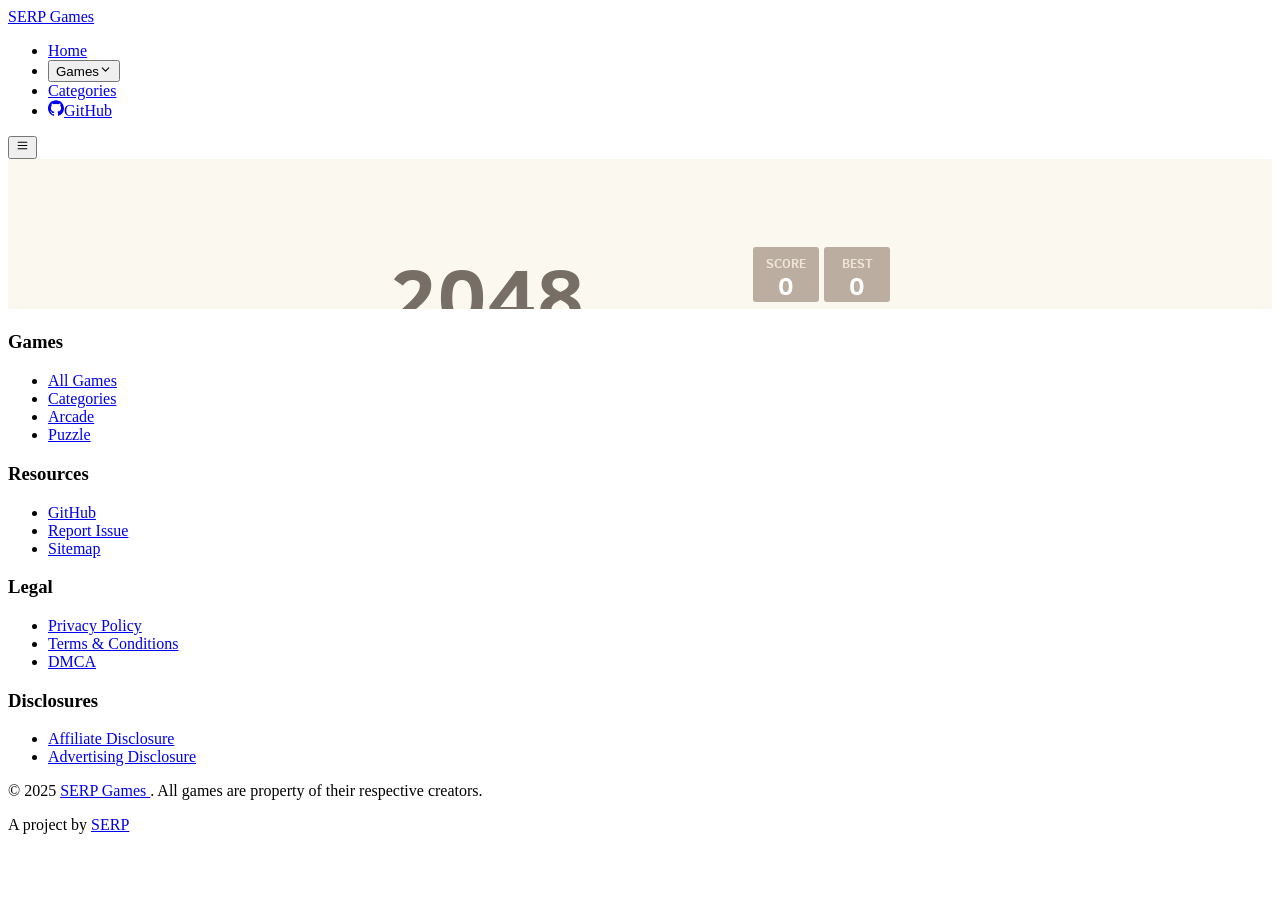
==== commit 3170a383: "deploy: serpgames/serpgames-platform@a5c6f6f5a32db55fe62ab18a8d740f89b83d6f39" ====
--- a/index.html
+++ b/index.html
@@ -94,4 +94,4 @@
   --ui-warning: var(--ui-color-warning-400);
   --ui-error: var(--ui-color-error-400);
   }
-}</style><link rel="stylesheet" href="/_nuxt/entry.-uByAD2A.css" crossorigin><style>@layer components {:where(.i-lucide\:chevron-down){display:inline-block;width:1em;height:1em;background-color:currentColor;-webkit-mask-image:var(--svg);mask-image:var(--svg);-webkit-mask-repeat:no-repeat;mask-repeat:no-repeat;-webkit-mask-size:100% 100%;mask-size:100% 100%;--svg:url("data:image/svg+xml,%3Csvg xmlns='http://www.w3.org/2000/svg' viewBox='0 0 24 24' width='24' height='24'%3E%3Cpath fill='none' stroke='black' stroke-linecap='round' stroke-linejoin='round' stroke-width='2' d='m6 9l6 6l6-6'/%3E%3C/svg%3E")}:where(.i-lucide\:menu){display:inline-block;width:1em;height:1em;background-color:currentColor;-webkit-mask-image:var(--svg);mask-image:var(--svg);-webkit-mask-repeat:no-repeat;mask-repeat:no-repeat;-webkit-mask-size:100% 100%;mask-size:100% 100%;--svg:url("data:image/svg+xml,%3Csvg xmlns='http://www.w3.org/2000/svg' viewBox='0 0 24 24' width='24' height='24'%3E%3Cpath fill='none' stroke='black' stroke-linecap='round' stroke-linejoin='round' stroke-width='2' d='M4 12h16M4 18h16M4 6h16'/%3E%3C/svg%3E")}:where(.i-simple-icons\:github){display:inline-block;width:1em;height:1em;background-color:currentColor;-webkit-mask-image:var(--svg);mask-image:var(--svg);-webkit-mask-repeat:no-repeat;mask-repeat:no-repeat;-webkit-mask-size:100% 100%;mask-size:100% 100%;--svg:url("data:image/svg+xml,%3Csvg xmlns='http://www.w3.org/2000/svg' viewBox='0 0 24 24' width='24' height='24'%3E%3Cpath fill='black' d='M12 .297c-6.63 0-12 5.373-12 12c0 5.303 3.438 9.8 8.205 11.385c.6.113.82-.258.82-.577c0-.285-.01-1.04-.015-2.04c-3.338.724-4.042-1.61-4.042-1.61C4.422 18.07 3.633 17.7 3.633 17.7c-1.087-.744.084-.729.084-.729c1.205.084 1.838 1.236 1.838 1.236c1.07 1.835 2.809 1.305 3.495.998c.108-.776.417-1.305.76-1.605c-2.665-.3-5.466-1.332-5.466-5.93c0-1.31.465-2.38 1.235-3.22c-.135-.303-.54-1.523.105-3.176c0 0 1.005-.322 3.3 1.23c.96-.267 1.98-.399 3-.405c1.02.006 2.04.138 3 .405c2.28-1.552 3.285-1.23 3.285-1.23c.645 1.653.24 2.873.12 3.176c.765.84 1.23 1.91 1.23 3.22c0 4.61-2.805 5.625-5.475 5.92c.42.36.81 1.096.81 2.22c0 1.606-.015 2.896-.015 3.286c0 .315.21.69.825.57C20.565 22.092 24 17.592 24 12.297c0-6.627-5.373-12-12-12'/%3E%3C/svg%3E")}}</style><link rel="preload" as="fetch" crossorigin="anonymous" href="/_payload.json?338117eb-25c4-4f31-baf9-687a627a98d0"><link rel="modulepreload" as="script" crossorigin href="/_nuxt/CiKss_fv.js"><link rel="modulepreload" as="script" crossorigin href="/_nuxt/I8H-UHpP.js"><link rel="modulepreload" as="script" crossorigin href="/_nuxt/DBFie-O0.js"><link rel="modulepreload" as="script" crossorigin href="/_nuxt/D4GDA015.js"><link rel="modulepreload" as="script" crossorigin href="/_nuxt/C89HypbW.js"><link rel="preload" as="fetch" fetchpriority="low" crossorigin="anonymous" href="/_nuxt/builds/meta/338117eb-25c4-4f31-baf9-687a627a98d0.json"><link rel="prefetch" as="script" crossorigin href="/_nuxt/LqUx--np.js"><link rel="prefetch" as="script" crossorigin href="/_nuxt/CUqkKdGn.js"><script type="module" src="/_nuxt/CiKss_fv.js" crossorigin></script><script>"use strict";(()=>{const t=window,e=document.documentElement,c=["dark","light"],n=getStorageValue("localStorage","nuxt-color-mode")||"system";let i=n==="system"?u():n;const r=e.getAttribute("data-color-mode-forced");r&&(i=r),l(i),t["__NUXT_COLOR_MODE__"]={preference:n,value:i,getColorScheme:u,addColorScheme:l,removeColorScheme:d};function l(o){const s=""+o+"",a="";e.classList?e.classList.add(s):e.className+=" "+s,a&&e.setAttribute("data-"+a,o)}function d(o){const s=""+o+"",a="";e.classList?e.classList.remove(s):e.className=e.className.replace(new RegExp(s,"g"),""),a&&e.removeAttribute("data-"+a)}function f(o){return t.matchMedia("(prefers-color-scheme"+o+")")}function u(){if(t.matchMedia&&f("").media!=="not all"){for(const o of c)if(f(":"+o).matches)return o}return"light"}})();function getStorageValue(t,e){switch(t){case"localStorage":return window.localStorage.getItem(e);case"sessionStorage":return window.sessionStorage.getItem(e);case"cookie":return getCookie(e);default:return null}}function getCookie(t){const c=("; "+window.document.cookie).split("; "+t+"=");if(c.length===2)return c.pop()?.split(";").shift()}</script></head><body><div id="__nuxt" class="isolate"><div class="flex flex-col min-h-screen"><header class="border-b border-gray-200 dark:border-gray-800 -mb-px"><div class="w-full max-w-(--ui-container) mx-auto px-4 sm:px-6 lg:px-8"><!--[--><div class="flex items-center justify-between h-16"><a aria-current="page" href="/" class="router-link-active router-link-exact-active flex items-center space-x-2"><span class="text-2xl font-bold text-primary">SERP Games</span></a><nav class="hidden md:block"><ul class="flex items-center space-x-6"><li><!--[--><!--[--><a href="https://serpgames.github.io" rel="noopener noreferrer" class="rounded-md font-medium inline-flex items-center disabled:cursor-not-allowed aria-disabled:cursor-not-allowed disabled:opacity-75 aria-disabled:opacity-75 transition-colors px-2.5 py-1.5 text-sm gap-1.5 text-primary hover:bg-primary/10 active:bg-primary/10 focus:outline-none focus-visible:bg-primary/10 disabled:bg-transparent aria-disabled:bg-transparent dark:disabled:bg-transparent dark:aria-disabled:bg-transparent"><!--[--><!--[--><!----><!--]--><!--[--><span class="truncate">Home</span><!--]--><!--[--><!----><!--]--><!--]--></a><!--]--><!--]--></li><li><!--[--><!--[--><!--[--><!--[--><!--[--><button type="button" id="reka-dropdown-menu-trigger-v-0-0" aria-haspopup="menu" aria-expanded="false" data-state="closed" class="rounded-md font-medium inline-flex items-center disabled:cursor-not-allowed aria-disabled:cursor-not-allowed disabled:opacity-75 aria-disabled:opacity-75 transition-colors px-2.5 py-1.5 text-sm gap-1.5 text-primary hover:bg-primary/10 active:bg-primary/10 focus:outline-none focus-visible:bg-primary/10 disabled:bg-transparent aria-disabled:bg-transparent dark:disabled:bg-transparent dark:aria-disabled:bg-transparent"><!--[--><!--[--><!----><!--]--><!--[--><span class="truncate">Games</span><!--]--><!--[--><span class="iconify i-lucide:chevron-down shrink-0 size-5" aria-hidden="true" style=""></span><!--]--><!--]--></button><!--]--><!--]--><!--[--><!----><!----><!--]--><!--]--><!--]--><!--]--></li><li><!--[--><!--[--><a href="https://serpgames.github.io/categories" rel="noopener noreferrer" class="rounded-md font-medium inline-flex items-center disabled:cursor-not-allowed aria-disabled:cursor-not-allowed disabled:opacity-75 aria-disabled:opacity-75 transition-colors px-2.5 py-1.5 text-sm gap-1.5 text-primary hover:bg-primary/10 active:bg-primary/10 focus:outline-none focus-visible:bg-primary/10 disabled:bg-transparent aria-disabled:bg-transparent dark:disabled:bg-transparent dark:aria-disabled:bg-transparent"><!--[--><!--[--><!----><!--]--><!--[--><span class="truncate">Categories</span><!--]--><!--[--><!----><!--]--><!--]--></a><!--]--><!--]--></li><li><!--[--><!--[--><a href="https://github.com/serpgames" rel="noopener noreferrer" target="_blank" class="rounded-md font-medium inline-flex items-center disabled:cursor-not-allowed aria-disabled:cursor-not-allowed disabled:opacity-75 aria-disabled:opacity-75 transition-colors px-2.5 py-1.5 text-sm gap-1.5 text-primary hover:bg-primary/10 active:bg-primary/10 focus:outline-none focus-visible:bg-primary/10 disabled:bg-transparent aria-disabled:bg-transparent dark:disabled:bg-transparent dark:aria-disabled:bg-transparent"><!--[--><!--[--><span class="iconify i-simple-icons:github shrink-0 size-5" aria-hidden="true" style=""></span><!--]--><!--[--><span class="truncate">GitHub</span><!--]--><!--[--><!----><!--]--><!--]--></a><!--]--><!--]--></li></ul></nav><!--[--><!--[--><button type="button" class="rounded-md font-medium inline-flex items-center disabled:cursor-not-allowed aria-disabled:cursor-not-allowed disabled:opacity-75 aria-disabled:opacity-75 transition-colors text-sm gap-1.5 text-primary hover:bg-primary/10 active:bg-primary/10 focus:outline-none focus-visible:bg-primary/10 disabled:bg-transparent aria-disabled:bg-transparent dark:disabled:bg-transparent dark:aria-disabled:bg-transparent p-1.5 md:hidden"><!--[--><!--[--><span class="iconify i-lucide:menu shrink-0 size-5" aria-hidden="true" style=""></span><!--]--><!--[--><!----><!--]--><!--[--><!----><!--]--><!--]--></button><!--]--><!--]--></div><!----><!--]--></div></header><main class="flex-1"><!--[--><div class="flex justify-center items-center h-[calc(100vh-64px)]"><div class="w-full h-full"><iframe src="/_game/index.html" width="100%" height="100%" frameborder="0" allowfullscreen></iframe></div></div><!--]--></main><footer class="border-t border-gray-200 dark:border-gray-800 mt-auto"><div class="w-full max-w-(--ui-container) mx-auto px-4 sm:px-6 lg:px-8"><!--[--><div class="py-8"><div class="grid grid-cols-2 md:grid-cols-4 gap-8 mb-8"><div><h3 class="font-semibold mb-3">Games</h3><ul class="space-y-2 text-sm"><li><!--[--><a href="https://serpgames.github.io/games" rel="noopener noreferrer" class="focus-visible:outline-primary transition-colors text-gray-600 dark:text-gray-400 hover:text-primary"><!--[--><!--[--> All Games <!--]--><!--]--></a><!--]--></li><li><!--[--><a href="https://serpgames.github.io/categories" rel="noopener noreferrer" class="focus-visible:outline-primary transition-colors text-gray-600 dark:text-gray-400 hover:text-primary"><!--[--><!--[--> Categories <!--]--><!--]--></a><!--]--></li><li><!--[--><a href="https://serpgames.github.io/categories/arcade" rel="noopener noreferrer" class="focus-visible:outline-primary transition-colors text-gray-600 dark:text-gray-400 hover:text-primary"><!--[--><!--[--> Arcade <!--]--><!--]--></a><!--]--></li><li><!--[--><a href="https://serpgames.github.io/categories/puzzle" rel="noopener noreferrer" class="focus-visible:outline-primary transition-colors text-gray-600 dark:text-gray-400 hover:text-primary"><!--[--><!--[--> Puzzle <!--]--><!--]--></a><!--]--></li></ul></div><div><h3 class="font-semibold mb-3">Resources</h3><ul class="space-y-2 text-sm"><li><!--[--><a href="https://github.com/serpgames" rel="noopener noreferrer" target="_blank" class="focus-visible:outline-primary transition-colors text-gray-600 dark:text-gray-400 hover:text-primary"><!--[--><!--[--> GitHub <!--]--><!--]--></a><!--]--></li><li><!--[--><a href="https://github.com/serpgames/serpgames.github.io/issues" rel="noopener noreferrer" target="_blank" class="focus-visible:outline-primary transition-colors text-gray-600 dark:text-gray-400 hover:text-primary"><!--[--><!--[--> Report Issue <!--]--><!--]--></a><!--]--></li><li><!--[--><a href="https://serpgames.github.io/sitemap" rel="noopener noreferrer" class="focus-visible:outline-primary transition-colors text-gray-600 dark:text-gray-400 hover:text-primary"><!--[--><!--[--> Sitemap <!--]--><!--]--></a><!--]--></li></ul></div><div><h3 class="font-semibold mb-3">Legal</h3><ul class="space-y-2 text-sm"><li><!--[--><a href="https://serpgames.github.io/legal/privacy-policy" rel="noopener noreferrer" class="focus-visible:outline-primary transition-colors text-gray-600 dark:text-gray-400 hover:text-primary"><!--[--><!--[--> Privacy Policy <!--]--><!--]--></a><!--]--></li><li><!--[--><a href="https://serpgames.github.io/legal/terms-conditions" rel="noopener noreferrer" class="focus-visible:outline-primary transition-colors text-gray-600 dark:text-gray-400 hover:text-primary"><!--[--><!--[--> Terms &amp; Conditions <!--]--><!--]--></a><!--]--></li><li><!--[--><a href="https://serpgames.github.io/legal/dmca" rel="noopener noreferrer" class="focus-visible:outline-primary transition-colors text-gray-600 dark:text-gray-400 hover:text-primary"><!--[--><!--[--> DMCA <!--]--><!--]--></a><!--]--></li></ul></div><div><h3 class="font-semibold mb-3">Disclosures</h3><ul class="space-y-2 text-sm"><li><!--[--><a href="https://serpgames.github.io/legal/affiliate-disclosure" rel="noopener noreferrer" class="focus-visible:outline-primary transition-colors text-gray-600 dark:text-gray-400 hover:text-primary"><!--[--><!--[--> Affiliate Disclosure <!--]--><!--]--></a><!--]--></li><li><!--[--><a href="https://serpgames.github.io/legal/advertising-disclosure" rel="noopener noreferrer" class="focus-visible:outline-primary transition-colors text-gray-600 dark:text-gray-400 hover:text-primary"><!--[--><!--[--> Advertising Disclosure <!--]--><!--]--></a><!--]--></li></ul></div></div><div class="border-t border-gray-200 dark:border-gray-800 pt-8 text-center text-sm text-gray-600 dark:text-gray-400"><p> © 2025 <!--[--><a href="https://serp.games" rel="noopener noreferrer" target="_blank" class="focus-visible:outline-primary text-muted transition-colors hover:text-primary"><!--[--><!--[--> SERP Games <!--]--><!--]--></a><!--]--> . All games are property of their respective creators. </p><p class="mt-2"> A project by <!--[--><a href="https://serp.co" rel="noopener noreferrer" target="_blank" class="focus-visible:outline-primary text-muted transition-colors hover:text-primary"><!--[--><!--[--> SERP <!--]--><!--]--></a><!--]--></p></div></div><!--]--></div></footer></div></div><div id="teleports"></div><script type="application/json" data-nuxt-data="nuxt-app" data-ssr="true" id="__NUXT_DATA__" data-src="/_payload.json?338117eb-25c4-4f31-baf9-687a627a98d0">[{"state":1,"once":7,"_errors":8,"serverRendered":5,"path":10,"prerenderedAt":11},["Reactive",2],{"$scolor-mode":3},{"preference":4,"value":4,"unknown":5,"forced":6},"system",true,false,["Set"],["ShallowReactive",9],{},"/",1755062785045]</script><script>window.__NUXT__={};window.__NUXT__.config={public:{appBase:"https://serpgames.github.io"},app:{baseURL:"/",buildId:"338117eb-25c4-4f31-baf9-687a627a98d0",buildAssetsDir:"/_nuxt/",cdnURL:""}}</script></body></html>+}</style><link rel="stylesheet" href="/2048-game/_nuxt/entry.-uByAD2A.css" crossorigin><style>@layer components {:where(.i-lucide\:chevron-down){display:inline-block;width:1em;height:1em;background-color:currentColor;-webkit-mask-image:var(--svg);mask-image:var(--svg);-webkit-mask-repeat:no-repeat;mask-repeat:no-repeat;-webkit-mask-size:100% 100%;mask-size:100% 100%;--svg:url("data:image/svg+xml,%3Csvg xmlns='http://www.w3.org/2000/svg' viewBox='0 0 24 24' width='24' height='24'%3E%3Cpath fill='none' stroke='black' stroke-linecap='round' stroke-linejoin='round' stroke-width='2' d='m6 9l6 6l6-6'/%3E%3C/svg%3E")}:where(.i-lucide\:menu){display:inline-block;width:1em;height:1em;background-color:currentColor;-webkit-mask-image:var(--svg);mask-image:var(--svg);-webkit-mask-repeat:no-repeat;mask-repeat:no-repeat;-webkit-mask-size:100% 100%;mask-size:100% 100%;--svg:url("data:image/svg+xml,%3Csvg xmlns='http://www.w3.org/2000/svg' viewBox='0 0 24 24' width='24' height='24'%3E%3Cpath fill='none' stroke='black' stroke-linecap='round' stroke-linejoin='round' stroke-width='2' d='M4 12h16M4 18h16M4 6h16'/%3E%3C/svg%3E")}:where(.i-simple-icons\:github){display:inline-block;width:1em;height:1em;background-color:currentColor;-webkit-mask-image:var(--svg);mask-image:var(--svg);-webkit-mask-repeat:no-repeat;mask-repeat:no-repeat;-webkit-mask-size:100% 100%;mask-size:100% 100%;--svg:url("data:image/svg+xml,%3Csvg xmlns='http://www.w3.org/2000/svg' viewBox='0 0 24 24' width='24' height='24'%3E%3Cpath fill='black' d='M12 .297c-6.63 0-12 5.373-12 12c0 5.303 3.438 9.8 8.205 11.385c.6.113.82-.258.82-.577c0-.285-.01-1.04-.015-2.04c-3.338.724-4.042-1.61-4.042-1.61C4.422 18.07 3.633 17.7 3.633 17.7c-1.087-.744.084-.729.084-.729c1.205.084 1.838 1.236 1.838 1.236c1.07 1.835 2.809 1.305 3.495.998c.108-.776.417-1.305.76-1.605c-2.665-.3-5.466-1.332-5.466-5.93c0-1.31.465-2.38 1.235-3.22c-.135-.303-.54-1.523.105-3.176c0 0 1.005-.322 3.3 1.23c.96-.267 1.98-.399 3-.405c1.02.006 2.04.138 3 .405c2.28-1.552 3.285-1.23 3.285-1.23c.645 1.653.24 2.873.12 3.176c.765.84 1.23 1.91 1.23 3.22c0 4.61-2.805 5.625-5.475 5.92c.42.36.81 1.096.81 2.22c0 1.606-.015 2.896-.015 3.286c0 .315.21.69.825.57C20.565 22.092 24 17.592 24 12.297c0-6.627-5.373-12-12-12'/%3E%3C/svg%3E")}}</style><link rel="preload" as="fetch" crossorigin="anonymous" href="/2048-game/_payload.json?88c7e211-a57e-4318-b54c-5532b2c06cf0"><link rel="modulepreload" as="script" crossorigin href="/2048-game/_nuxt/CiKss_fv.js"><link rel="modulepreload" as="script" crossorigin href="/2048-game/_nuxt/I8H-UHpP.js"><link rel="modulepreload" as="script" crossorigin href="/2048-game/_nuxt/DBFie-O0.js"><link rel="modulepreload" as="script" crossorigin href="/2048-game/_nuxt/D4GDA015.js"><link rel="modulepreload" as="script" crossorigin href="/2048-game/_nuxt/C89HypbW.js"><link rel="preload" as="fetch" fetchpriority="low" crossorigin="anonymous" href="/2048-game/_nuxt/builds/meta/88c7e211-a57e-4318-b54c-5532b2c06cf0.json"><link rel="prefetch" as="script" crossorigin href="/2048-game/_nuxt/LqUx--np.js"><link rel="prefetch" as="script" crossorigin href="/2048-game/_nuxt/CUqkKdGn.js"><script type="module" src="/2048-game/_nuxt/CiKss_fv.js" crossorigin></script><script>"use strict";(()=>{const t=window,e=document.documentElement,c=["dark","light"],n=getStorageValue("localStorage","nuxt-color-mode")||"system";let i=n==="system"?u():n;const r=e.getAttribute("data-color-mode-forced");r&&(i=r),l(i),t["__NUXT_COLOR_MODE__"]={preference:n,value:i,getColorScheme:u,addColorScheme:l,removeColorScheme:d};function l(o){const s=""+o+"",a="";e.classList?e.classList.add(s):e.className+=" "+s,a&&e.setAttribute("data-"+a,o)}function d(o){const s=""+o+"",a="";e.classList?e.classList.remove(s):e.className=e.className.replace(new RegExp(s,"g"),""),a&&e.removeAttribute("data-"+a)}function f(o){return t.matchMedia("(prefers-color-scheme"+o+")")}function u(){if(t.matchMedia&&f("").media!=="not all"){for(const o of c)if(f(":"+o).matches)return o}return"light"}})();function getStorageValue(t,e){switch(t){case"localStorage":return window.localStorage.getItem(e);case"sessionStorage":return window.sessionStorage.getItem(e);case"cookie":return getCookie(e);default:return null}}function getCookie(t){const c=("; "+window.document.cookie).split("; "+t+"=");if(c.length===2)return c.pop()?.split(";").shift()}</script></head><body><div id="__nuxt" class="isolate"><div class="flex flex-col min-h-screen"><header class="border-b border-gray-200 dark:border-gray-800 -mb-px"><div class="w-full max-w-(--ui-container) mx-auto px-4 sm:px-6 lg:px-8"><!--[--><div class="flex items-center justify-between h-16"><a aria-current="page" href="/2048-game/" class="router-link-active router-link-exact-active flex items-center space-x-2"><span class="text-2xl font-bold text-primary">SERP Games</span></a><nav class="hidden md:block"><ul class="flex items-center space-x-6"><li><!--[--><!--[--><a href="https://serpgames.github.io" rel="noopener noreferrer" class="rounded-md font-medium inline-flex items-center disabled:cursor-not-allowed aria-disabled:cursor-not-allowed disabled:opacity-75 aria-disabled:opacity-75 transition-colors px-2.5 py-1.5 text-sm gap-1.5 text-primary hover:bg-primary/10 active:bg-primary/10 focus:outline-none focus-visible:bg-primary/10 disabled:bg-transparent aria-disabled:bg-transparent dark:disabled:bg-transparent dark:aria-disabled:bg-transparent"><!--[--><!--[--><!----><!--]--><!--[--><span class="truncate">Home</span><!--]--><!--[--><!----><!--]--><!--]--></a><!--]--><!--]--></li><li><!--[--><!--[--><!--[--><!--[--><!--[--><button type="button" id="reka-dropdown-menu-trigger-v-0-0" aria-haspopup="menu" aria-expanded="false" data-state="closed" class="rounded-md font-medium inline-flex items-center disabled:cursor-not-allowed aria-disabled:cursor-not-allowed disabled:opacity-75 aria-disabled:opacity-75 transition-colors px-2.5 py-1.5 text-sm gap-1.5 text-primary hover:bg-primary/10 active:bg-primary/10 focus:outline-none focus-visible:bg-primary/10 disabled:bg-transparent aria-disabled:bg-transparent dark:disabled:bg-transparent dark:aria-disabled:bg-transparent"><!--[--><!--[--><!----><!--]--><!--[--><span class="truncate">Games</span><!--]--><!--[--><span class="iconify i-lucide:chevron-down shrink-0 size-5" aria-hidden="true" style=""></span><!--]--><!--]--></button><!--]--><!--]--><!--[--><!----><!----><!--]--><!--]--><!--]--><!--]--></li><li><!--[--><!--[--><a href="https://serpgames.github.io/categories" rel="noopener noreferrer" class="rounded-md font-medium inline-flex items-center disabled:cursor-not-allowed aria-disabled:cursor-not-allowed disabled:opacity-75 aria-disabled:opacity-75 transition-colors px-2.5 py-1.5 text-sm gap-1.5 text-primary hover:bg-primary/10 active:bg-primary/10 focus:outline-none focus-visible:bg-primary/10 disabled:bg-transparent aria-disabled:bg-transparent dark:disabled:bg-transparent dark:aria-disabled:bg-transparent"><!--[--><!--[--><!----><!--]--><!--[--><span class="truncate">Categories</span><!--]--><!--[--><!----><!--]--><!--]--></a><!--]--><!--]--></li><li><!--[--><!--[--><a href="https://github.com/serpgames" rel="noopener noreferrer" target="_blank" class="rounded-md font-medium inline-flex items-center disabled:cursor-not-allowed aria-disabled:cursor-not-allowed disabled:opacity-75 aria-disabled:opacity-75 transition-colors px-2.5 py-1.5 text-sm gap-1.5 text-primary hover:bg-primary/10 active:bg-primary/10 focus:outline-none focus-visible:bg-primary/10 disabled:bg-transparent aria-disabled:bg-transparent dark:disabled:bg-transparent dark:aria-disabled:bg-transparent"><!--[--><!--[--><span class="iconify i-simple-icons:github shrink-0 size-5" aria-hidden="true" style=""></span><!--]--><!--[--><span class="truncate">GitHub</span><!--]--><!--[--><!----><!--]--><!--]--></a><!--]--><!--]--></li></ul></nav><!--[--><!--[--><button type="button" class="rounded-md font-medium inline-flex items-center disabled:cursor-not-allowed aria-disabled:cursor-not-allowed disabled:opacity-75 aria-disabled:opacity-75 transition-colors text-sm gap-1.5 text-primary hover:bg-primary/10 active:bg-primary/10 focus:outline-none focus-visible:bg-primary/10 disabled:bg-transparent aria-disabled:bg-transparent dark:disabled:bg-transparent dark:aria-disabled:bg-transparent p-1.5 md:hidden"><!--[--><!--[--><span class="iconify i-lucide:menu shrink-0 size-5" aria-hidden="true" style=""></span><!--]--><!--[--><!----><!--]--><!--[--><!----><!--]--><!--]--></button><!--]--><!--]--></div><!----><!--]--></div></header><main class="flex-1"><!--[--><div class="flex justify-center items-center h-[calc(100vh-64px)]"><div class="w-full h-full"><iframe src="/_game/index.html" width="100%" height="100%" frameborder="0" allowfullscreen></iframe></div></div><!--]--></main><footer class="border-t border-gray-200 dark:border-gray-800 mt-auto"><div class="w-full max-w-(--ui-container) mx-auto px-4 sm:px-6 lg:px-8"><!--[--><div class="py-8"><div class="grid grid-cols-2 md:grid-cols-4 gap-8 mb-8"><div><h3 class="font-semibold mb-3">Games</h3><ul class="space-y-2 text-sm"><li><!--[--><a href="https://serpgames.github.io/games" rel="noopener noreferrer" class="focus-visible:outline-primary transition-colors text-gray-600 dark:text-gray-400 hover:text-primary"><!--[--><!--[--> All Games <!--]--><!--]--></a><!--]--></li><li><!--[--><a href="https://serpgames.github.io/categories" rel="noopener noreferrer" class="focus-visible:outline-primary transition-colors text-gray-600 dark:text-gray-400 hover:text-primary"><!--[--><!--[--> Categories <!--]--><!--]--></a><!--]--></li><li><!--[--><a href="https://serpgames.github.io/categories/arcade" rel="noopener noreferrer" class="focus-visible:outline-primary transition-colors text-gray-600 dark:text-gray-400 hover:text-primary"><!--[--><!--[--> Arcade <!--]--><!--]--></a><!--]--></li><li><!--[--><a href="https://serpgames.github.io/categories/puzzle" rel="noopener noreferrer" class="focus-visible:outline-primary transition-colors text-gray-600 dark:text-gray-400 hover:text-primary"><!--[--><!--[--> Puzzle <!--]--><!--]--></a><!--]--></li></ul></div><div><h3 class="font-semibold mb-3">Resources</h3><ul class="space-y-2 text-sm"><li><!--[--><a href="https://github.com/serpgames" rel="noopener noreferrer" target="_blank" class="focus-visible:outline-primary transition-colors text-gray-600 dark:text-gray-400 hover:text-primary"><!--[--><!--[--> GitHub <!--]--><!--]--></a><!--]--></li><li><!--[--><a href="https://github.com/serpgames/serpgames.github.io/issues" rel="noopener noreferrer" target="_blank" class="focus-visible:outline-primary transition-colors text-gray-600 dark:text-gray-400 hover:text-primary"><!--[--><!--[--> Report Issue <!--]--><!--]--></a><!--]--></li><li><!--[--><a href="https://serpgames.github.io/sitemap" rel="noopener noreferrer" class="focus-visible:outline-primary transition-colors text-gray-600 dark:text-gray-400 hover:text-primary"><!--[--><!--[--> Sitemap <!--]--><!--]--></a><!--]--></li></ul></div><div><h3 class="font-semibold mb-3">Legal</h3><ul class="space-y-2 text-sm"><li><!--[--><a href="https://serpgames.github.io/legal/privacy-policy" rel="noopener noreferrer" class="focus-visible:outline-primary transition-colors text-gray-600 dark:text-gray-400 hover:text-primary"><!--[--><!--[--> Privacy Policy <!--]--><!--]--></a><!--]--></li><li><!--[--><a href="https://serpgames.github.io/legal/terms-conditions" rel="noopener noreferrer" class="focus-visible:outline-primary transition-colors text-gray-600 dark:text-gray-400 hover:text-primary"><!--[--><!--[--> Terms &amp; Conditions <!--]--><!--]--></a><!--]--></li><li><!--[--><a href="https://serpgames.github.io/legal/dmca" rel="noopener noreferrer" class="focus-visible:outline-primary transition-colors text-gray-600 dark:text-gray-400 hover:text-primary"><!--[--><!--[--> DMCA <!--]--><!--]--></a><!--]--></li></ul></div><div><h3 class="font-semibold mb-3">Disclosures</h3><ul class="space-y-2 text-sm"><li><!--[--><a href="https://serpgames.github.io/legal/affiliate-disclosure" rel="noopener noreferrer" class="focus-visible:outline-primary transition-colors text-gray-600 dark:text-gray-400 hover:text-primary"><!--[--><!--[--> Affiliate Disclosure <!--]--><!--]--></a><!--]--></li><li><!--[--><a href="https://serpgames.github.io/legal/advertising-disclosure" rel="noopener noreferrer" class="focus-visible:outline-primary transition-colors text-gray-600 dark:text-gray-400 hover:text-primary"><!--[--><!--[--> Advertising Disclosure <!--]--><!--]--></a><!--]--></li></ul></div></div><div class="border-t border-gray-200 dark:border-gray-800 pt-8 text-center text-sm text-gray-600 dark:text-gray-400"><p> © 2025 <!--[--><a href="https://serp.games" rel="noopener noreferrer" target="_blank" class="focus-visible:outline-primary text-muted transition-colors hover:text-primary"><!--[--><!--[--> SERP Games <!--]--><!--]--></a><!--]--> . All games are property of their respective creators. </p><p class="mt-2"> A project by <!--[--><a href="https://serp.co" rel="noopener noreferrer" target="_blank" class="focus-visible:outline-primary text-muted transition-colors hover:text-primary"><!--[--><!--[--> SERP <!--]--><!--]--></a><!--]--></p></div></div><!--]--></div></footer></div></div><div id="teleports"></div><script type="application/json" data-nuxt-data="nuxt-app" data-ssr="true" id="__NUXT_DATA__" data-src="/2048-game/_payload.json?88c7e211-a57e-4318-b54c-5532b2c06cf0">[{"state":1,"once":7,"_errors":8,"serverRendered":5,"path":10,"prerenderedAt":11},["Reactive",2],{"$scolor-mode":3},{"preference":4,"value":4,"unknown":5,"forced":6},"system",true,false,["Set"],["ShallowReactive",9],{},"/",1755064895448]</script><script>window.__NUXT__={};window.__NUXT__.config={public:{appBase:"https://serpgames.github.io"},app:{baseURL:"/2048-game/",buildId:"88c7e211-a57e-4318-b54c-5532b2c06cf0",buildAssetsDir:"/_nuxt/",cdnURL:""}}</script></body></html>
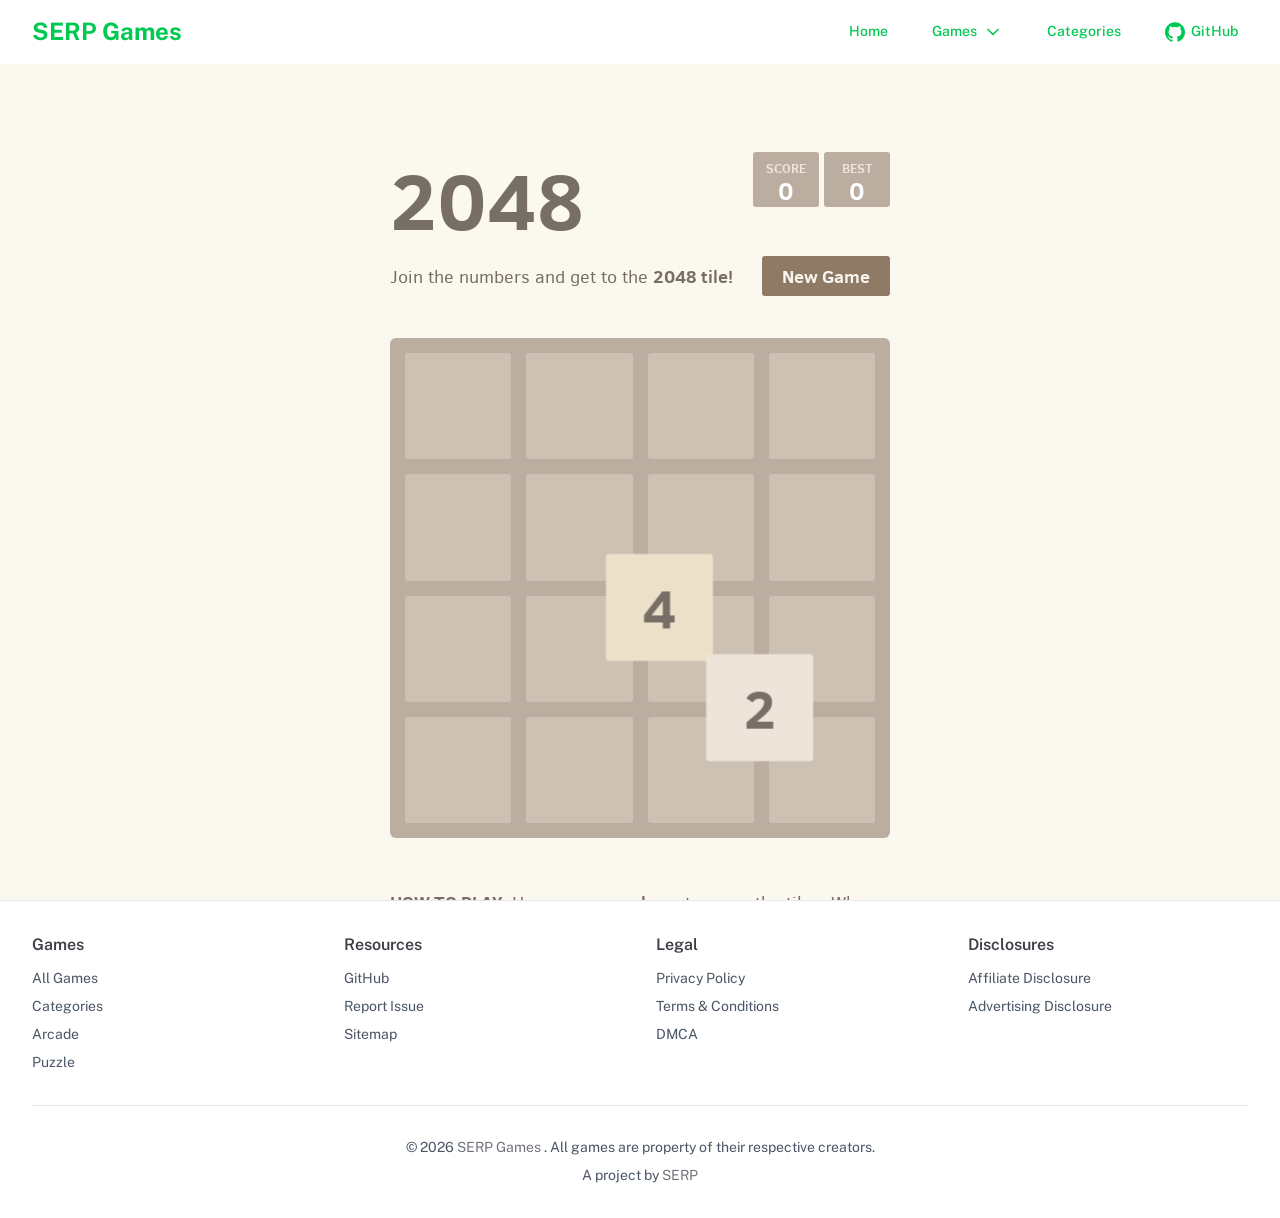
==== commit d98d19d5: "deploy: serpgames/serpgames-platform@b5eaa5cee05edb365d16cdf62c10296151cd6d89" ====
--- a/index.html
+++ b/index.html
@@ -94,4 +94,4 @@
   --ui-warning: var(--ui-color-warning-400);
   --ui-error: var(--ui-color-error-400);
   }
-}</style><link rel="stylesheet" href="/2048-game/_nuxt/entry.-uByAD2A.css" crossorigin><style>@layer components {:where(.i-lucide\:chevron-down){display:inline-block;width:1em;height:1em;background-color:currentColor;-webkit-mask-image:var(--svg);mask-image:var(--svg);-webkit-mask-repeat:no-repeat;mask-repeat:no-repeat;-webkit-mask-size:100% 100%;mask-size:100% 100%;--svg:url("data:image/svg+xml,%3Csvg xmlns='http://www.w3.org/2000/svg' viewBox='0 0 24 24' width='24' height='24'%3E%3Cpath fill='none' stroke='black' stroke-linecap='round' stroke-linejoin='round' stroke-width='2' d='m6 9l6 6l6-6'/%3E%3C/svg%3E")}:where(.i-lucide\:menu){display:inline-block;width:1em;height:1em;background-color:currentColor;-webkit-mask-image:var(--svg);mask-image:var(--svg);-webkit-mask-repeat:no-repeat;mask-repeat:no-repeat;-webkit-mask-size:100% 100%;mask-size:100% 100%;--svg:url("data:image/svg+xml,%3Csvg xmlns='http://www.w3.org/2000/svg' viewBox='0 0 24 24' width='24' height='24'%3E%3Cpath fill='none' stroke='black' stroke-linecap='round' stroke-linejoin='round' stroke-width='2' d='M4 12h16M4 18h16M4 6h16'/%3E%3C/svg%3E")}:where(.i-simple-icons\:github){display:inline-block;width:1em;height:1em;background-color:currentColor;-webkit-mask-image:var(--svg);mask-image:var(--svg);-webkit-mask-repeat:no-repeat;mask-repeat:no-repeat;-webkit-mask-size:100% 100%;mask-size:100% 100%;--svg:url("data:image/svg+xml,%3Csvg xmlns='http://www.w3.org/2000/svg' viewBox='0 0 24 24' width='24' height='24'%3E%3Cpath fill='black' d='M12 .297c-6.63 0-12 5.373-12 12c0 5.303 3.438 9.8 8.205 11.385c.6.113.82-.258.82-.577c0-.285-.01-1.04-.015-2.04c-3.338.724-4.042-1.61-4.042-1.61C4.422 18.07 3.633 17.7 3.633 17.7c-1.087-.744.084-.729.084-.729c1.205.084 1.838 1.236 1.838 1.236c1.07 1.835 2.809 1.305 3.495.998c.108-.776.417-1.305.76-1.605c-2.665-.3-5.466-1.332-5.466-5.93c0-1.31.465-2.38 1.235-3.22c-.135-.303-.54-1.523.105-3.176c0 0 1.005-.322 3.3 1.23c.96-.267 1.98-.399 3-.405c1.02.006 2.04.138 3 .405c2.28-1.552 3.285-1.23 3.285-1.23c.645 1.653.24 2.873.12 3.176c.765.84 1.23 1.91 1.23 3.22c0 4.61-2.805 5.625-5.475 5.92c.42.36.81 1.096.81 2.22c0 1.606-.015 2.896-.015 3.286c0 .315.21.69.825.57C20.565 22.092 24 17.592 24 12.297c0-6.627-5.373-12-12-12'/%3E%3C/svg%3E")}}</style><link rel="preload" as="fetch" crossorigin="anonymous" href="/2048-game/_payload.json?88c7e211-a57e-4318-b54c-5532b2c06cf0"><link rel="modulepreload" as="script" crossorigin href="/2048-game/_nuxt/CiKss_fv.js"><link rel="modulepreload" as="script" crossorigin href="/2048-game/_nuxt/I8H-UHpP.js"><link rel="modulepreload" as="script" crossorigin href="/2048-game/_nuxt/DBFie-O0.js"><link rel="modulepreload" as="script" crossorigin href="/2048-game/_nuxt/D4GDA015.js"><link rel="modulepreload" as="script" crossorigin href="/2048-game/_nuxt/C89HypbW.js"><link rel="preload" as="fetch" fetchpriority="low" crossorigin="anonymous" href="/2048-game/_nuxt/builds/meta/88c7e211-a57e-4318-b54c-5532b2c06cf0.json"><link rel="prefetch" as="script" crossorigin href="/2048-game/_nuxt/LqUx--np.js"><link rel="prefetch" as="script" crossorigin href="/2048-game/_nuxt/CUqkKdGn.js"><script type="module" src="/2048-game/_nuxt/CiKss_fv.js" crossorigin></script><script>"use strict";(()=>{const t=window,e=document.documentElement,c=["dark","light"],n=getStorageValue("localStorage","nuxt-color-mode")||"system";let i=n==="system"?u():n;const r=e.getAttribute("data-color-mode-forced");r&&(i=r),l(i),t["__NUXT_COLOR_MODE__"]={preference:n,value:i,getColorScheme:u,addColorScheme:l,removeColorScheme:d};function l(o){const s=""+o+"",a="";e.classList?e.classList.add(s):e.className+=" "+s,a&&e.setAttribute("data-"+a,o)}function d(o){const s=""+o+"",a="";e.classList?e.classList.remove(s):e.className=e.className.replace(new RegExp(s,"g"),""),a&&e.removeAttribute("data-"+a)}function f(o){return t.matchMedia("(prefers-color-scheme"+o+")")}function u(){if(t.matchMedia&&f("").media!=="not all"){for(const o of c)if(f(":"+o).matches)return o}return"light"}})();function getStorageValue(t,e){switch(t){case"localStorage":return window.localStorage.getItem(e);case"sessionStorage":return window.sessionStorage.getItem(e);case"cookie":return getCookie(e);default:return null}}function getCookie(t){const c=("; "+window.document.cookie).split("; "+t+"=");if(c.length===2)return c.pop()?.split(";").shift()}</script></head><body><div id="__nuxt" class="isolate"><div class="flex flex-col min-h-screen"><header class="border-b border-gray-200 dark:border-gray-800 -mb-px"><div class="w-full max-w-(--ui-container) mx-auto px-4 sm:px-6 lg:px-8"><!--[--><div class="flex items-center justify-between h-16"><a aria-current="page" href="/2048-game/" class="router-link-active router-link-exact-active flex items-center space-x-2"><span class="text-2xl font-bold text-primary">SERP Games</span></a><nav class="hidden md:block"><ul class="flex items-center space-x-6"><li><!--[--><!--[--><a href="https://serpgames.github.io" rel="noopener noreferrer" class="rounded-md font-medium inline-flex items-center disabled:cursor-not-allowed aria-disabled:cursor-not-allowed disabled:opacity-75 aria-disabled:opacity-75 transition-colors px-2.5 py-1.5 text-sm gap-1.5 text-primary hover:bg-primary/10 active:bg-primary/10 focus:outline-none focus-visible:bg-primary/10 disabled:bg-transparent aria-disabled:bg-transparent dark:disabled:bg-transparent dark:aria-disabled:bg-transparent"><!--[--><!--[--><!----><!--]--><!--[--><span class="truncate">Home</span><!--]--><!--[--><!----><!--]--><!--]--></a><!--]--><!--]--></li><li><!--[--><!--[--><!--[--><!--[--><!--[--><button type="button" id="reka-dropdown-menu-trigger-v-0-0" aria-haspopup="menu" aria-expanded="false" data-state="closed" class="rounded-md font-medium inline-flex items-center disabled:cursor-not-allowed aria-disabled:cursor-not-allowed disabled:opacity-75 aria-disabled:opacity-75 transition-colors px-2.5 py-1.5 text-sm gap-1.5 text-primary hover:bg-primary/10 active:bg-primary/10 focus:outline-none focus-visible:bg-primary/10 disabled:bg-transparent aria-disabled:bg-transparent dark:disabled:bg-transparent dark:aria-disabled:bg-transparent"><!--[--><!--[--><!----><!--]--><!--[--><span class="truncate">Games</span><!--]--><!--[--><span class="iconify i-lucide:chevron-down shrink-0 size-5" aria-hidden="true" style=""></span><!--]--><!--]--></button><!--]--><!--]--><!--[--><!----><!----><!--]--><!--]--><!--]--><!--]--></li><li><!--[--><!--[--><a href="https://serpgames.github.io/categories" rel="noopener noreferrer" class="rounded-md font-medium inline-flex items-center disabled:cursor-not-allowed aria-disabled:cursor-not-allowed disabled:opacity-75 aria-disabled:opacity-75 transition-colors px-2.5 py-1.5 text-sm gap-1.5 text-primary hover:bg-primary/10 active:bg-primary/10 focus:outline-none focus-visible:bg-primary/10 disabled:bg-transparent aria-disabled:bg-transparent dark:disabled:bg-transparent dark:aria-disabled:bg-transparent"><!--[--><!--[--><!----><!--]--><!--[--><span class="truncate">Categories</span><!--]--><!--[--><!----><!--]--><!--]--></a><!--]--><!--]--></li><li><!--[--><!--[--><a href="https://github.com/serpgames" rel="noopener noreferrer" target="_blank" class="rounded-md font-medium inline-flex items-center disabled:cursor-not-allowed aria-disabled:cursor-not-allowed disabled:opacity-75 aria-disabled:opacity-75 transition-colors px-2.5 py-1.5 text-sm gap-1.5 text-primary hover:bg-primary/10 active:bg-primary/10 focus:outline-none focus-visible:bg-primary/10 disabled:bg-transparent aria-disabled:bg-transparent dark:disabled:bg-transparent dark:aria-disabled:bg-transparent"><!--[--><!--[--><span class="iconify i-simple-icons:github shrink-0 size-5" aria-hidden="true" style=""></span><!--]--><!--[--><span class="truncate">GitHub</span><!--]--><!--[--><!----><!--]--><!--]--></a><!--]--><!--]--></li></ul></nav><!--[--><!--[--><button type="button" class="rounded-md font-medium inline-flex items-center disabled:cursor-not-allowed aria-disabled:cursor-not-allowed disabled:opacity-75 aria-disabled:opacity-75 transition-colors text-sm gap-1.5 text-primary hover:bg-primary/10 active:bg-primary/10 focus:outline-none focus-visible:bg-primary/10 disabled:bg-transparent aria-disabled:bg-transparent dark:disabled:bg-transparent dark:aria-disabled:bg-transparent p-1.5 md:hidden"><!--[--><!--[--><span class="iconify i-lucide:menu shrink-0 size-5" aria-hidden="true" style=""></span><!--]--><!--[--><!----><!--]--><!--[--><!----><!--]--><!--]--></button><!--]--><!--]--></div><!----><!--]--></div></header><main class="flex-1"><!--[--><div class="flex justify-center items-center h-[calc(100vh-64px)]"><div class="w-full h-full"><iframe src="/_game/index.html" width="100%" height="100%" frameborder="0" allowfullscreen></iframe></div></div><!--]--></main><footer class="border-t border-gray-200 dark:border-gray-800 mt-auto"><div class="w-full max-w-(--ui-container) mx-auto px-4 sm:px-6 lg:px-8"><!--[--><div class="py-8"><div class="grid grid-cols-2 md:grid-cols-4 gap-8 mb-8"><div><h3 class="font-semibold mb-3">Games</h3><ul class="space-y-2 text-sm"><li><!--[--><a href="https://serpgames.github.io/games" rel="noopener noreferrer" class="focus-visible:outline-primary transition-colors text-gray-600 dark:text-gray-400 hover:text-primary"><!--[--><!--[--> All Games <!--]--><!--]--></a><!--]--></li><li><!--[--><a href="https://serpgames.github.io/categories" rel="noopener noreferrer" class="focus-visible:outline-primary transition-colors text-gray-600 dark:text-gray-400 hover:text-primary"><!--[--><!--[--> Categories <!--]--><!--]--></a><!--]--></li><li><!--[--><a href="https://serpgames.github.io/categories/arcade" rel="noopener noreferrer" class="focus-visible:outline-primary transition-colors text-gray-600 dark:text-gray-400 hover:text-primary"><!--[--><!--[--> Arcade <!--]--><!--]--></a><!--]--></li><li><!--[--><a href="https://serpgames.github.io/categories/puzzle" rel="noopener noreferrer" class="focus-visible:outline-primary transition-colors text-gray-600 dark:text-gray-400 hover:text-primary"><!--[--><!--[--> Puzzle <!--]--><!--]--></a><!--]--></li></ul></div><div><h3 class="font-semibold mb-3">Resources</h3><ul class="space-y-2 text-sm"><li><!--[--><a href="https://github.com/serpgames" rel="noopener noreferrer" target="_blank" class="focus-visible:outline-primary transition-colors text-gray-600 dark:text-gray-400 hover:text-primary"><!--[--><!--[--> GitHub <!--]--><!--]--></a><!--]--></li><li><!--[--><a href="https://github.com/serpgames/serpgames.github.io/issues" rel="noopener noreferrer" target="_blank" class="focus-visible:outline-primary transition-colors text-gray-600 dark:text-gray-400 hover:text-primary"><!--[--><!--[--> Report Issue <!--]--><!--]--></a><!--]--></li><li><!--[--><a href="https://serpgames.github.io/sitemap" rel="noopener noreferrer" class="focus-visible:outline-primary transition-colors text-gray-600 dark:text-gray-400 hover:text-primary"><!--[--><!--[--> Sitemap <!--]--><!--]--></a><!--]--></li></ul></div><div><h3 class="font-semibold mb-3">Legal</h3><ul class="space-y-2 text-sm"><li><!--[--><a href="https://serpgames.github.io/legal/privacy-policy" rel="noopener noreferrer" class="focus-visible:outline-primary transition-colors text-gray-600 dark:text-gray-400 hover:text-primary"><!--[--><!--[--> Privacy Policy <!--]--><!--]--></a><!--]--></li><li><!--[--><a href="https://serpgames.github.io/legal/terms-conditions" rel="noopener noreferrer" class="focus-visible:outline-primary transition-colors text-gray-600 dark:text-gray-400 hover:text-primary"><!--[--><!--[--> Terms &amp; Conditions <!--]--><!--]--></a><!--]--></li><li><!--[--><a href="https://serpgames.github.io/legal/dmca" rel="noopener noreferrer" class="focus-visible:outline-primary transition-colors text-gray-600 dark:text-gray-400 hover:text-primary"><!--[--><!--[--> DMCA <!--]--><!--]--></a><!--]--></li></ul></div><div><h3 class="font-semibold mb-3">Disclosures</h3><ul class="space-y-2 text-sm"><li><!--[--><a href="https://serpgames.github.io/legal/affiliate-disclosure" rel="noopener noreferrer" class="focus-visible:outline-primary transition-colors text-gray-600 dark:text-gray-400 hover:text-primary"><!--[--><!--[--> Affiliate Disclosure <!--]--><!--]--></a><!--]--></li><li><!--[--><a href="https://serpgames.github.io/legal/advertising-disclosure" rel="noopener noreferrer" class="focus-visible:outline-primary transition-colors text-gray-600 dark:text-gray-400 hover:text-primary"><!--[--><!--[--> Advertising Disclosure <!--]--><!--]--></a><!--]--></li></ul></div></div><div class="border-t border-gray-200 dark:border-gray-800 pt-8 text-center text-sm text-gray-600 dark:text-gray-400"><p> © 2025 <!--[--><a href="https://serp.games" rel="noopener noreferrer" target="_blank" class="focus-visible:outline-primary text-muted transition-colors hover:text-primary"><!--[--><!--[--> SERP Games <!--]--><!--]--></a><!--]--> . All games are property of their respective creators. </p><p class="mt-2"> A project by <!--[--><a href="https://serp.co" rel="noopener noreferrer" target="_blank" class="focus-visible:outline-primary text-muted transition-colors hover:text-primary"><!--[--><!--[--> SERP <!--]--><!--]--></a><!--]--></p></div></div><!--]--></div></footer></div></div><div id="teleports"></div><script type="application/json" data-nuxt-data="nuxt-app" data-ssr="true" id="__NUXT_DATA__" data-src="/2048-game/_payload.json?88c7e211-a57e-4318-b54c-5532b2c06cf0">[{"state":1,"once":7,"_errors":8,"serverRendered":5,"path":10,"prerenderedAt":11},["Reactive",2],{"$scolor-mode":3},{"preference":4,"value":4,"unknown":5,"forced":6},"system",true,false,["Set"],["ShallowReactive",9],{},"/",1755064895448]</script><script>window.__NUXT__={};window.__NUXT__.config={public:{appBase:"https://serpgames.github.io"},app:{baseURL:"/2048-game/",buildId:"88c7e211-a57e-4318-b54c-5532b2c06cf0",buildAssetsDir:"/_nuxt/",cdnURL:""}}</script></body></html>+}</style><link rel="stylesheet" href="https://serpgames.github.io/2048-game/_nuxt/entry.-uByAD2A.css" crossorigin><style>@layer components {:where(.i-lucide\:chevron-down){display:inline-block;width:1em;height:1em;background-color:currentColor;-webkit-mask-image:var(--svg);mask-image:var(--svg);-webkit-mask-repeat:no-repeat;mask-repeat:no-repeat;-webkit-mask-size:100% 100%;mask-size:100% 100%;--svg:url("data:image/svg+xml,%3Csvg xmlns='http://www.w3.org/2000/svg' viewBox='0 0 24 24' width='24' height='24'%3E%3Cpath fill='none' stroke='black' stroke-linecap='round' stroke-linejoin='round' stroke-width='2' d='m6 9l6 6l6-6'/%3E%3C/svg%3E")}:where(.i-lucide\:menu){display:inline-block;width:1em;height:1em;background-color:currentColor;-webkit-mask-image:var(--svg);mask-image:var(--svg);-webkit-mask-repeat:no-repeat;mask-repeat:no-repeat;-webkit-mask-size:100% 100%;mask-size:100% 100%;--svg:url("data:image/svg+xml,%3Csvg xmlns='http://www.w3.org/2000/svg' viewBox='0 0 24 24' width='24' height='24'%3E%3Cpath fill='none' stroke='black' stroke-linecap='round' stroke-linejoin='round' stroke-width='2' d='M4 12h16M4 18h16M4 6h16'/%3E%3C/svg%3E")}:where(.i-simple-icons\:github){display:inline-block;width:1em;height:1em;background-color:currentColor;-webkit-mask-image:var(--svg);mask-image:var(--svg);-webkit-mask-repeat:no-repeat;mask-repeat:no-repeat;-webkit-mask-size:100% 100%;mask-size:100% 100%;--svg:url("data:image/svg+xml,%3Csvg xmlns='http://www.w3.org/2000/svg' viewBox='0 0 24 24' width='24' height='24'%3E%3Cpath fill='black' d='M12 .297c-6.63 0-12 5.373-12 12c0 5.303 3.438 9.8 8.205 11.385c.6.113.82-.258.82-.577c0-.285-.01-1.04-.015-2.04c-3.338.724-4.042-1.61-4.042-1.61C4.422 18.07 3.633 17.7 3.633 17.7c-1.087-.744.084-.729.084-.729c1.205.084 1.838 1.236 1.838 1.236c1.07 1.835 2.809 1.305 3.495.998c.108-.776.417-1.305.76-1.605c-2.665-.3-5.466-1.332-5.466-5.93c0-1.31.465-2.38 1.235-3.22c-.135-.303-.54-1.523.105-3.176c0 0 1.005-.322 3.3 1.23c.96-.267 1.98-.399 3-.405c1.02.006 2.04.138 3 .405c2.28-1.552 3.285-1.23 3.285-1.23c.645 1.653.24 2.873.12 3.176c.765.84 1.23 1.91 1.23 3.22c0 4.61-2.805 5.625-5.475 5.92c.42.36.81 1.096.81 2.22c0 1.606-.015 2.896-.015 3.286c0 .315.21.69.825.57C20.565 22.092 24 17.592 24 12.297c0-6.627-5.373-12-12-12'/%3E%3C/svg%3E")}}</style><link rel="preload" as="fetch" crossorigin="anonymous" href="https://serpgames.github.io/2048-game/_payload.json?3f58aeb4-3b24-431d-9d2d-e60d9105bc6d"><link rel="modulepreload" as="script" crossorigin href="https://serpgames.github.io/2048-game/_nuxt/CiKss_fv.js"><link rel="modulepreload" as="script" crossorigin href="https://serpgames.github.io/2048-game/_nuxt/I8H-UHpP.js"><link rel="modulepreload" as="script" crossorigin href="https://serpgames.github.io/2048-game/_nuxt/DBFie-O0.js"><link rel="modulepreload" as="script" crossorigin href="https://serpgames.github.io/2048-game/_nuxt/D4GDA015.js"><link rel="modulepreload" as="script" crossorigin href="https://serpgames.github.io/2048-game/_nuxt/C89HypbW.js"><link rel="preload" as="fetch" fetchpriority="low" crossorigin="anonymous" href="https://serpgames.github.io/2048-game/_nuxt/builds/meta/3f58aeb4-3b24-431d-9d2d-e60d9105bc6d.json"><link rel="prefetch" as="script" crossorigin href="https://serpgames.github.io/2048-game/_nuxt/LqUx--np.js"><link rel="prefetch" as="script" crossorigin href="https://serpgames.github.io/2048-game/_nuxt/CUqkKdGn.js"><script type="module" src="https://serpgames.github.io/2048-game/_nuxt/CiKss_fv.js" crossorigin></script><script>"use strict";(()=>{const t=window,e=document.documentElement,c=["dark","light"],n=getStorageValue("localStorage","nuxt-color-mode")||"system";let i=n==="system"?u():n;const r=e.getAttribute("data-color-mode-forced");r&&(i=r),l(i),t["__NUXT_COLOR_MODE__"]={preference:n,value:i,getColorScheme:u,addColorScheme:l,removeColorScheme:d};function l(o){const s=""+o+"",a="";e.classList?e.classList.add(s):e.className+=" "+s,a&&e.setAttribute("data-"+a,o)}function d(o){const s=""+o+"",a="";e.classList?e.classList.remove(s):e.className=e.className.replace(new RegExp(s,"g"),""),a&&e.removeAttribute("data-"+a)}function f(o){return t.matchMedia("(prefers-color-scheme"+o+")")}function u(){if(t.matchMedia&&f("").media!=="not all"){for(const o of c)if(f(":"+o).matches)return o}return"light"}})();function getStorageValue(t,e){switch(t){case"localStorage":return window.localStorage.getItem(e);case"sessionStorage":return window.sessionStorage.getItem(e);case"cookie":return getCookie(e);default:return null}}function getCookie(t){const c=("; "+window.document.cookie).split("; "+t+"=");if(c.length===2)return c.pop()?.split(";").shift()}</script></head><body><div id="__nuxt" class="isolate"><div class="flex flex-col min-h-screen"><header class="border-b border-gray-200 dark:border-gray-800 -mb-px"><div class="w-full max-w-(--ui-container) mx-auto px-4 sm:px-6 lg:px-8"><!--[--><div class="flex items-center justify-between h-16"><a aria-current="page" href="/2048-game/" class="router-link-active router-link-exact-active flex items-center space-x-2"><span class="text-2xl font-bold text-primary">SERP Games</span></a><nav class="hidden md:block"><ul class="flex items-center space-x-6"><li><!--[--><!--[--><a href="https://serpgames.github.io" rel="noopener noreferrer" class="rounded-md font-medium inline-flex items-center disabled:cursor-not-allowed aria-disabled:cursor-not-allowed disabled:opacity-75 aria-disabled:opacity-75 transition-colors px-2.5 py-1.5 text-sm gap-1.5 text-primary hover:bg-primary/10 active:bg-primary/10 focus:outline-none focus-visible:bg-primary/10 disabled:bg-transparent aria-disabled:bg-transparent dark:disabled:bg-transparent dark:aria-disabled:bg-transparent"><!--[--><!--[--><!----><!--]--><!--[--><span class="truncate">Home</span><!--]--><!--[--><!----><!--]--><!--]--></a><!--]--><!--]--></li><li><!--[--><!--[--><!--[--><!--[--><!--[--><button type="button" id="reka-dropdown-menu-trigger-v-0-0" aria-haspopup="menu" aria-expanded="false" data-state="closed" class="rounded-md font-medium inline-flex items-center disabled:cursor-not-allowed aria-disabled:cursor-not-allowed disabled:opacity-75 aria-disabled:opacity-75 transition-colors px-2.5 py-1.5 text-sm gap-1.5 text-primary hover:bg-primary/10 active:bg-primary/10 focus:outline-none focus-visible:bg-primary/10 disabled:bg-transparent aria-disabled:bg-transparent dark:disabled:bg-transparent dark:aria-disabled:bg-transparent"><!--[--><!--[--><!----><!--]--><!--[--><span class="truncate">Games</span><!--]--><!--[--><span class="iconify i-lucide:chevron-down shrink-0 size-5" aria-hidden="true" style=""></span><!--]--><!--]--></button><!--]--><!--]--><!--[--><!----><!----><!--]--><!--]--><!--]--><!--]--></li><li><!--[--><!--[--><a href="https://serpgames.github.io/categories" rel="noopener noreferrer" class="rounded-md font-medium inline-flex items-center disabled:cursor-not-allowed aria-disabled:cursor-not-allowed disabled:opacity-75 aria-disabled:opacity-75 transition-colors px-2.5 py-1.5 text-sm gap-1.5 text-primary hover:bg-primary/10 active:bg-primary/10 focus:outline-none focus-visible:bg-primary/10 disabled:bg-transparent aria-disabled:bg-transparent dark:disabled:bg-transparent dark:aria-disabled:bg-transparent"><!--[--><!--[--><!----><!--]--><!--[--><span class="truncate">Categories</span><!--]--><!--[--><!----><!--]--><!--]--></a><!--]--><!--]--></li><li><!--[--><!--[--><a href="https://github.com/serpgames" rel="noopener noreferrer" target="_blank" class="rounded-md font-medium inline-flex items-center disabled:cursor-not-allowed aria-disabled:cursor-not-allowed disabled:opacity-75 aria-disabled:opacity-75 transition-colors px-2.5 py-1.5 text-sm gap-1.5 text-primary hover:bg-primary/10 active:bg-primary/10 focus:outline-none focus-visible:bg-primary/10 disabled:bg-transparent aria-disabled:bg-transparent dark:disabled:bg-transparent dark:aria-disabled:bg-transparent"><!--[--><!--[--><span class="iconify i-simple-icons:github shrink-0 size-5" aria-hidden="true" style=""></span><!--]--><!--[--><span class="truncate">GitHub</span><!--]--><!--[--><!----><!--]--><!--]--></a><!--]--><!--]--></li></ul></nav><!--[--><!--[--><button type="button" class="rounded-md font-medium inline-flex items-center disabled:cursor-not-allowed aria-disabled:cursor-not-allowed disabled:opacity-75 aria-disabled:opacity-75 transition-colors text-sm gap-1.5 text-primary hover:bg-primary/10 active:bg-primary/10 focus:outline-none focus-visible:bg-primary/10 disabled:bg-transparent aria-disabled:bg-transparent dark:disabled:bg-transparent dark:aria-disabled:bg-transparent p-1.5 md:hidden"><!--[--><!--[--><span class="iconify i-lucide:menu shrink-0 size-5" aria-hidden="true" style=""></span><!--]--><!--[--><!----><!--]--><!--[--><!----><!--]--><!--]--></button><!--]--><!--]--></div><!----><!--]--></div></header><main class="flex-1"><!--[--><div class="flex justify-center items-center h-[calc(100vh-64px)]"><div class="w-full h-full"><iframe src="/_game/index.html" width="100%" height="100%" frameborder="0" allowfullscreen></iframe></div></div><!--]--></main><footer class="border-t border-gray-200 dark:border-gray-800 mt-auto"><div class="w-full max-w-(--ui-container) mx-auto px-4 sm:px-6 lg:px-8"><!--[--><div class="py-8"><div class="grid grid-cols-2 md:grid-cols-4 gap-8 mb-8"><div><h3 class="font-semibold mb-3">Games</h3><ul class="space-y-2 text-sm"><li><!--[--><a href="https://serpgames.github.io/games" rel="noopener noreferrer" class="focus-visible:outline-primary transition-colors text-gray-600 dark:text-gray-400 hover:text-primary"><!--[--><!--[--> All Games <!--]--><!--]--></a><!--]--></li><li><!--[--><a href="https://serpgames.github.io/categories" rel="noopener noreferrer" class="focus-visible:outline-primary transition-colors text-gray-600 dark:text-gray-400 hover:text-primary"><!--[--><!--[--> Categories <!--]--><!--]--></a><!--]--></li><li><!--[--><a href="https://serpgames.github.io/categories/arcade" rel="noopener noreferrer" class="focus-visible:outline-primary transition-colors text-gray-600 dark:text-gray-400 hover:text-primary"><!--[--><!--[--> Arcade <!--]--><!--]--></a><!--]--></li><li><!--[--><a href="https://serpgames.github.io/categories/puzzle" rel="noopener noreferrer" class="focus-visible:outline-primary transition-colors text-gray-600 dark:text-gray-400 hover:text-primary"><!--[--><!--[--> Puzzle <!--]--><!--]--></a><!--]--></li></ul></div><div><h3 class="font-semibold mb-3">Resources</h3><ul class="space-y-2 text-sm"><li><!--[--><a href="https://github.com/serpgames" rel="noopener noreferrer" target="_blank" class="focus-visible:outline-primary transition-colors text-gray-600 dark:text-gray-400 hover:text-primary"><!--[--><!--[--> GitHub <!--]--><!--]--></a><!--]--></li><li><!--[--><a href="https://github.com/serpgames/serpgames.github.io/issues" rel="noopener noreferrer" target="_blank" class="focus-visible:outline-primary transition-colors text-gray-600 dark:text-gray-400 hover:text-primary"><!--[--><!--[--> Report Issue <!--]--><!--]--></a><!--]--></li><li><!--[--><a href="https://serpgames.github.io/sitemap" rel="noopener noreferrer" class="focus-visible:outline-primary transition-colors text-gray-600 dark:text-gray-400 hover:text-primary"><!--[--><!--[--> Sitemap <!--]--><!--]--></a><!--]--></li></ul></div><div><h3 class="font-semibold mb-3">Legal</h3><ul class="space-y-2 text-sm"><li><!--[--><a href="https://serpgames.github.io/legal/privacy-policy" rel="noopener noreferrer" class="focus-visible:outline-primary transition-colors text-gray-600 dark:text-gray-400 hover:text-primary"><!--[--><!--[--> Privacy Policy <!--]--><!--]--></a><!--]--></li><li><!--[--><a href="https://serpgames.github.io/legal/terms-conditions" rel="noopener noreferrer" class="focus-visible:outline-primary transition-colors text-gray-600 dark:text-gray-400 hover:text-primary"><!--[--><!--[--> Terms &amp; Conditions <!--]--><!--]--></a><!--]--></li><li><!--[--><a href="https://serpgames.github.io/legal/dmca" rel="noopener noreferrer" class="focus-visible:outline-primary transition-colors text-gray-600 dark:text-gray-400 hover:text-primary"><!--[--><!--[--> DMCA <!--]--><!--]--></a><!--]--></li></ul></div><div><h3 class="font-semibold mb-3">Disclosures</h3><ul class="space-y-2 text-sm"><li><!--[--><a href="https://serpgames.github.io/legal/affiliate-disclosure" rel="noopener noreferrer" class="focus-visible:outline-primary transition-colors text-gray-600 dark:text-gray-400 hover:text-primary"><!--[--><!--[--> Affiliate Disclosure <!--]--><!--]--></a><!--]--></li><li><!--[--><a href="https://serpgames.github.io/legal/advertising-disclosure" rel="noopener noreferrer" class="focus-visible:outline-primary transition-colors text-gray-600 dark:text-gray-400 hover:text-primary"><!--[--><!--[--> Advertising Disclosure <!--]--><!--]--></a><!--]--></li></ul></div></div><div class="border-t border-gray-200 dark:border-gray-800 pt-8 text-center text-sm text-gray-600 dark:text-gray-400"><p> © 2025 <!--[--><a href="https://serp.games" rel="noopener noreferrer" target="_blank" class="focus-visible:outline-primary text-muted transition-colors hover:text-primary"><!--[--><!--[--> SERP Games <!--]--><!--]--></a><!--]--> . All games are property of their respective creators. </p><p class="mt-2"> A project by <!--[--><a href="https://serp.co" rel="noopener noreferrer" target="_blank" class="focus-visible:outline-primary text-muted transition-colors hover:text-primary"><!--[--><!--[--> SERP <!--]--><!--]--></a><!--]--></p></div></div><!--]--></div></footer></div></div><div id="teleports"></div><script type="application/json" data-nuxt-data="nuxt-app" data-ssr="true" id="__NUXT_DATA__" data-src="https://serpgames.github.io/2048-game/_payload.json?3f58aeb4-3b24-431d-9d2d-e60d9105bc6d">[{"state":1,"once":7,"_errors":8,"serverRendered":5,"path":10,"prerenderedAt":11},["Reactive",2],{"$scolor-mode":3},{"preference":4,"value":4,"unknown":5,"forced":6},"system",true,false,["Set"],["ShallowReactive",9],{},"/",1755070501085]</script><script>window.__NUXT__={};window.__NUXT__.config={public:{appBase:"https://serpgames.github.io"},app:{baseURL:"/2048-game/",buildId:"3f58aeb4-3b24-431d-9d2d-e60d9105bc6d",buildAssetsDir:"/_nuxt/",cdnURL:"https://serpgames.github.io/2048-game/"}}</script></body></html>
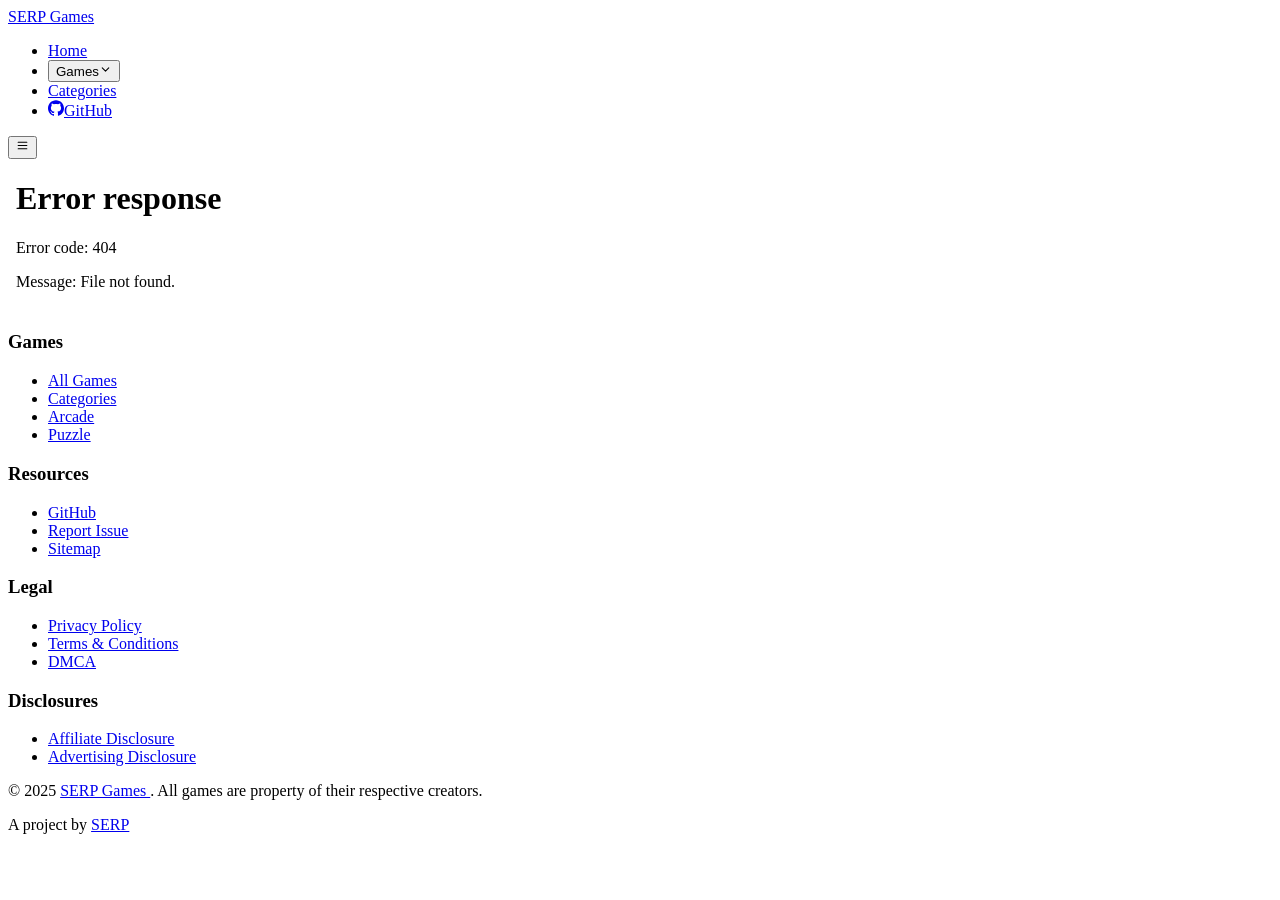
==== commit fe9fe657: "deploy: serpgames/serpgames-platform@f8a9a707cee3b60271005c65254af219d8e3cccd" ====
--- a/index.html
+++ b/index.html
@@ -94,4 +94,4 @@
   --ui-warning: var(--ui-color-warning-400);
   --ui-error: var(--ui-color-error-400);
   }
-}</style><link rel="stylesheet" href="https://serpgames.github.io/2048-game/_nuxt/entry.-uByAD2A.css" crossorigin><style>@layer components {:where(.i-lucide\:chevron-down){display:inline-block;width:1em;height:1em;background-color:currentColor;-webkit-mask-image:var(--svg);mask-image:var(--svg);-webkit-mask-repeat:no-repeat;mask-repeat:no-repeat;-webkit-mask-size:100% 100%;mask-size:100% 100%;--svg:url("data:image/svg+xml,%3Csvg xmlns='http://www.w3.org/2000/svg' viewBox='0 0 24 24' width='24' height='24'%3E%3Cpath fill='none' stroke='black' stroke-linecap='round' stroke-linejoin='round' stroke-width='2' d='m6 9l6 6l6-6'/%3E%3C/svg%3E")}:where(.i-lucide\:menu){display:inline-block;width:1em;height:1em;background-color:currentColor;-webkit-mask-image:var(--svg);mask-image:var(--svg);-webkit-mask-repeat:no-repeat;mask-repeat:no-repeat;-webkit-mask-size:100% 100%;mask-size:100% 100%;--svg:url("data:image/svg+xml,%3Csvg xmlns='http://www.w3.org/2000/svg' viewBox='0 0 24 24' width='24' height='24'%3E%3Cpath fill='none' stroke='black' stroke-linecap='round' stroke-linejoin='round' stroke-width='2' d='M4 12h16M4 18h16M4 6h16'/%3E%3C/svg%3E")}:where(.i-simple-icons\:github){display:inline-block;width:1em;height:1em;background-color:currentColor;-webkit-mask-image:var(--svg);mask-image:var(--svg);-webkit-mask-repeat:no-repeat;mask-repeat:no-repeat;-webkit-mask-size:100% 100%;mask-size:100% 100%;--svg:url("data:image/svg+xml,%3Csvg xmlns='http://www.w3.org/2000/svg' viewBox='0 0 24 24' width='24' height='24'%3E%3Cpath fill='black' d='M12 .297c-6.63 0-12 5.373-12 12c0 5.303 3.438 9.8 8.205 11.385c.6.113.82-.258.82-.577c0-.285-.01-1.04-.015-2.04c-3.338.724-4.042-1.61-4.042-1.61C4.422 18.07 3.633 17.7 3.633 17.7c-1.087-.744.084-.729.084-.729c1.205.084 1.838 1.236 1.838 1.236c1.07 1.835 2.809 1.305 3.495.998c.108-.776.417-1.305.76-1.605c-2.665-.3-5.466-1.332-5.466-5.93c0-1.31.465-2.38 1.235-3.22c-.135-.303-.54-1.523.105-3.176c0 0 1.005-.322 3.3 1.23c.96-.267 1.98-.399 3-.405c1.02.006 2.04.138 3 .405c2.28-1.552 3.285-1.23 3.285-1.23c.645 1.653.24 2.873.12 3.176c.765.84 1.23 1.91 1.23 3.22c0 4.61-2.805 5.625-5.475 5.92c.42.36.81 1.096.81 2.22c0 1.606-.015 2.896-.015 3.286c0 .315.21.69.825.57C20.565 22.092 24 17.592 24 12.297c0-6.627-5.373-12-12-12'/%3E%3C/svg%3E")}}</style><link rel="preload" as="fetch" crossorigin="anonymous" href="https://serpgames.github.io/2048-game/_payload.json?3f58aeb4-3b24-431d-9d2d-e60d9105bc6d"><link rel="modulepreload" as="script" crossorigin href="https://serpgames.github.io/2048-game/_nuxt/CiKss_fv.js"><link rel="modulepreload" as="script" crossorigin href="https://serpgames.github.io/2048-game/_nuxt/I8H-UHpP.js"><link rel="modulepreload" as="script" crossorigin href="https://serpgames.github.io/2048-game/_nuxt/DBFie-O0.js"><link rel="modulepreload" as="script" crossorigin href="https://serpgames.github.io/2048-game/_nuxt/D4GDA015.js"><link rel="modulepreload" as="script" crossorigin href="https://serpgames.github.io/2048-game/_nuxt/C89HypbW.js"><link rel="preload" as="fetch" fetchpriority="low" crossorigin="anonymous" href="https://serpgames.github.io/2048-game/_nuxt/builds/meta/3f58aeb4-3b24-431d-9d2d-e60d9105bc6d.json"><link rel="prefetch" as="script" crossorigin href="https://serpgames.github.io/2048-game/_nuxt/LqUx--np.js"><link rel="prefetch" as="script" crossorigin href="https://serpgames.github.io/2048-game/_nuxt/CUqkKdGn.js"><script type="module" src="https://serpgames.github.io/2048-game/_nuxt/CiKss_fv.js" crossorigin></script><script>"use strict";(()=>{const t=window,e=document.documentElement,c=["dark","light"],n=getStorageValue("localStorage","nuxt-color-mode")||"system";let i=n==="system"?u():n;const r=e.getAttribute("data-color-mode-forced");r&&(i=r),l(i),t["__NUXT_COLOR_MODE__"]={preference:n,value:i,getColorScheme:u,addColorScheme:l,removeColorScheme:d};function l(o){const s=""+o+"",a="";e.classList?e.classList.add(s):e.className+=" "+s,a&&e.setAttribute("data-"+a,o)}function d(o){const s=""+o+"",a="";e.classList?e.classList.remove(s):e.className=e.className.replace(new RegExp(s,"g"),""),a&&e.removeAttribute("data-"+a)}function f(o){return t.matchMedia("(prefers-color-scheme"+o+")")}function u(){if(t.matchMedia&&f("").media!=="not all"){for(const o of c)if(f(":"+o).matches)return o}return"light"}})();function getStorageValue(t,e){switch(t){case"localStorage":return window.localStorage.getItem(e);case"sessionStorage":return window.sessionStorage.getItem(e);case"cookie":return getCookie(e);default:return null}}function getCookie(t){const c=("; "+window.document.cookie).split("; "+t+"=");if(c.length===2)return c.pop()?.split(";").shift()}</script></head><body><div id="__nuxt" class="isolate"><div class="flex flex-col min-h-screen"><header class="border-b border-gray-200 dark:border-gray-800 -mb-px"><div class="w-full max-w-(--ui-container) mx-auto px-4 sm:px-6 lg:px-8"><!--[--><div class="flex items-center justify-between h-16"><a aria-current="page" href="/2048-game/" class="router-link-active router-link-exact-active flex items-center space-x-2"><span class="text-2xl font-bold text-primary">SERP Games</span></a><nav class="hidden md:block"><ul class="flex items-center space-x-6"><li><!--[--><!--[--><a href="https://serpgames.github.io" rel="noopener noreferrer" class="rounded-md font-medium inline-flex items-center disabled:cursor-not-allowed aria-disabled:cursor-not-allowed disabled:opacity-75 aria-disabled:opacity-75 transition-colors px-2.5 py-1.5 text-sm gap-1.5 text-primary hover:bg-primary/10 active:bg-primary/10 focus:outline-none focus-visible:bg-primary/10 disabled:bg-transparent aria-disabled:bg-transparent dark:disabled:bg-transparent dark:aria-disabled:bg-transparent"><!--[--><!--[--><!----><!--]--><!--[--><span class="truncate">Home</span><!--]--><!--[--><!----><!--]--><!--]--></a><!--]--><!--]--></li><li><!--[--><!--[--><!--[--><!--[--><!--[--><button type="button" id="reka-dropdown-menu-trigger-v-0-0" aria-haspopup="menu" aria-expanded="false" data-state="closed" class="rounded-md font-medium inline-flex items-center disabled:cursor-not-allowed aria-disabled:cursor-not-allowed disabled:opacity-75 aria-disabled:opacity-75 transition-colors px-2.5 py-1.5 text-sm gap-1.5 text-primary hover:bg-primary/10 active:bg-primary/10 focus:outline-none focus-visible:bg-primary/10 disabled:bg-transparent aria-disabled:bg-transparent dark:disabled:bg-transparent dark:aria-disabled:bg-transparent"><!--[--><!--[--><!----><!--]--><!--[--><span class="truncate">Games</span><!--]--><!--[--><span class="iconify i-lucide:chevron-down shrink-0 size-5" aria-hidden="true" style=""></span><!--]--><!--]--></button><!--]--><!--]--><!--[--><!----><!----><!--]--><!--]--><!--]--><!--]--></li><li><!--[--><!--[--><a href="https://serpgames.github.io/categories" rel="noopener noreferrer" class="rounded-md font-medium inline-flex items-center disabled:cursor-not-allowed aria-disabled:cursor-not-allowed disabled:opacity-75 aria-disabled:opacity-75 transition-colors px-2.5 py-1.5 text-sm gap-1.5 text-primary hover:bg-primary/10 active:bg-primary/10 focus:outline-none focus-visible:bg-primary/10 disabled:bg-transparent aria-disabled:bg-transparent dark:disabled:bg-transparent dark:aria-disabled:bg-transparent"><!--[--><!--[--><!----><!--]--><!--[--><span class="truncate">Categories</span><!--]--><!--[--><!----><!--]--><!--]--></a><!--]--><!--]--></li><li><!--[--><!--[--><a href="https://github.com/serpgames" rel="noopener noreferrer" target="_blank" class="rounded-md font-medium inline-flex items-center disabled:cursor-not-allowed aria-disabled:cursor-not-allowed disabled:opacity-75 aria-disabled:opacity-75 transition-colors px-2.5 py-1.5 text-sm gap-1.5 text-primary hover:bg-primary/10 active:bg-primary/10 focus:outline-none focus-visible:bg-primary/10 disabled:bg-transparent aria-disabled:bg-transparent dark:disabled:bg-transparent dark:aria-disabled:bg-transparent"><!--[--><!--[--><span class="iconify i-simple-icons:github shrink-0 size-5" aria-hidden="true" style=""></span><!--]--><!--[--><span class="truncate">GitHub</span><!--]--><!--[--><!----><!--]--><!--]--></a><!--]--><!--]--></li></ul></nav><!--[--><!--[--><button type="button" class="rounded-md font-medium inline-flex items-center disabled:cursor-not-allowed aria-disabled:cursor-not-allowed disabled:opacity-75 aria-disabled:opacity-75 transition-colors text-sm gap-1.5 text-primary hover:bg-primary/10 active:bg-primary/10 focus:outline-none focus-visible:bg-primary/10 disabled:bg-transparent aria-disabled:bg-transparent dark:disabled:bg-transparent dark:aria-disabled:bg-transparent p-1.5 md:hidden"><!--[--><!--[--><span class="iconify i-lucide:menu shrink-0 size-5" aria-hidden="true" style=""></span><!--]--><!--[--><!----><!--]--><!--[--><!----><!--]--><!--]--></button><!--]--><!--]--></div><!----><!--]--></div></header><main class="flex-1"><!--[--><div class="flex justify-center items-center h-[calc(100vh-64px)]"><div class="w-full h-full"><iframe src="/_game/index.html" width="100%" height="100%" frameborder="0" allowfullscreen></iframe></div></div><!--]--></main><footer class="border-t border-gray-200 dark:border-gray-800 mt-auto"><div class="w-full max-w-(--ui-container) mx-auto px-4 sm:px-6 lg:px-8"><!--[--><div class="py-8"><div class="grid grid-cols-2 md:grid-cols-4 gap-8 mb-8"><div><h3 class="font-semibold mb-3">Games</h3><ul class="space-y-2 text-sm"><li><!--[--><a href="https://serpgames.github.io/games" rel="noopener noreferrer" class="focus-visible:outline-primary transition-colors text-gray-600 dark:text-gray-400 hover:text-primary"><!--[--><!--[--> All Games <!--]--><!--]--></a><!--]--></li><li><!--[--><a href="https://serpgames.github.io/categories" rel="noopener noreferrer" class="focus-visible:outline-primary transition-colors text-gray-600 dark:text-gray-400 hover:text-primary"><!--[--><!--[--> Categories <!--]--><!--]--></a><!--]--></li><li><!--[--><a href="https://serpgames.github.io/categories/arcade" rel="noopener noreferrer" class="focus-visible:outline-primary transition-colors text-gray-600 dark:text-gray-400 hover:text-primary"><!--[--><!--[--> Arcade <!--]--><!--]--></a><!--]--></li><li><!--[--><a href="https://serpgames.github.io/categories/puzzle" rel="noopener noreferrer" class="focus-visible:outline-primary transition-colors text-gray-600 dark:text-gray-400 hover:text-primary"><!--[--><!--[--> Puzzle <!--]--><!--]--></a><!--]--></li></ul></div><div><h3 class="font-semibold mb-3">Resources</h3><ul class="space-y-2 text-sm"><li><!--[--><a href="https://github.com/serpgames" rel="noopener noreferrer" target="_blank" class="focus-visible:outline-primary transition-colors text-gray-600 dark:text-gray-400 hover:text-primary"><!--[--><!--[--> GitHub <!--]--><!--]--></a><!--]--></li><li><!--[--><a href="https://github.com/serpgames/serpgames.github.io/issues" rel="noopener noreferrer" target="_blank" class="focus-visible:outline-primary transition-colors text-gray-600 dark:text-gray-400 hover:text-primary"><!--[--><!--[--> Report Issue <!--]--><!--]--></a><!--]--></li><li><!--[--><a href="https://serpgames.github.io/sitemap" rel="noopener noreferrer" class="focus-visible:outline-primary transition-colors text-gray-600 dark:text-gray-400 hover:text-primary"><!--[--><!--[--> Sitemap <!--]--><!--]--></a><!--]--></li></ul></div><div><h3 class="font-semibold mb-3">Legal</h3><ul class="space-y-2 text-sm"><li><!--[--><a href="https://serpgames.github.io/legal/privacy-policy" rel="noopener noreferrer" class="focus-visible:outline-primary transition-colors text-gray-600 dark:text-gray-400 hover:text-primary"><!--[--><!--[--> Privacy Policy <!--]--><!--]--></a><!--]--></li><li><!--[--><a href="https://serpgames.github.io/legal/terms-conditions" rel="noopener noreferrer" class="focus-visible:outline-primary transition-colors text-gray-600 dark:text-gray-400 hover:text-primary"><!--[--><!--[--> Terms &amp; Conditions <!--]--><!--]--></a><!--]--></li><li><!--[--><a href="https://serpgames.github.io/legal/dmca" rel="noopener noreferrer" class="focus-visible:outline-primary transition-colors text-gray-600 dark:text-gray-400 hover:text-primary"><!--[--><!--[--> DMCA <!--]--><!--]--></a><!--]--></li></ul></div><div><h3 class="font-semibold mb-3">Disclosures</h3><ul class="space-y-2 text-sm"><li><!--[--><a href="https://serpgames.github.io/legal/affiliate-disclosure" rel="noopener noreferrer" class="focus-visible:outline-primary transition-colors text-gray-600 dark:text-gray-400 hover:text-primary"><!--[--><!--[--> Affiliate Disclosure <!--]--><!--]--></a><!--]--></li><li><!--[--><a href="https://serpgames.github.io/legal/advertising-disclosure" rel="noopener noreferrer" class="focus-visible:outline-primary transition-colors text-gray-600 dark:text-gray-400 hover:text-primary"><!--[--><!--[--> Advertising Disclosure <!--]--><!--]--></a><!--]--></li></ul></div></div><div class="border-t border-gray-200 dark:border-gray-800 pt-8 text-center text-sm text-gray-600 dark:text-gray-400"><p> © 2025 <!--[--><a href="https://serp.games" rel="noopener noreferrer" target="_blank" class="focus-visible:outline-primary text-muted transition-colors hover:text-primary"><!--[--><!--[--> SERP Games <!--]--><!--]--></a><!--]--> . All games are property of their respective creators. </p><p class="mt-2"> A project by <!--[--><a href="https://serp.co" rel="noopener noreferrer" target="_blank" class="focus-visible:outline-primary text-muted transition-colors hover:text-primary"><!--[--><!--[--> SERP <!--]--><!--]--></a><!--]--></p></div></div><!--]--></div></footer></div></div><div id="teleports"></div><script type="application/json" data-nuxt-data="nuxt-app" data-ssr="true" id="__NUXT_DATA__" data-src="https://serpgames.github.io/2048-game/_payload.json?3f58aeb4-3b24-431d-9d2d-e60d9105bc6d">[{"state":1,"once":7,"_errors":8,"serverRendered":5,"path":10,"prerenderedAt":11},["Reactive",2],{"$scolor-mode":3},{"preference":4,"value":4,"unknown":5,"forced":6},"system",true,false,["Set"],["ShallowReactive",9],{},"/",1755070501085]</script><script>window.__NUXT__={};window.__NUXT__.config={public:{appBase:"https://serpgames.github.io"},app:{baseURL:"/2048-game/",buildId:"3f58aeb4-3b24-431d-9d2d-e60d9105bc6d",buildAssetsDir:"/_nuxt/",cdnURL:"https://serpgames.github.io/2048-game/"}}</script></body></html>+}</style><link rel="stylesheet" href="/2048-game/_nuxt/entry.-uByAD2A.css" crossorigin><style>@layer components {:where(.i-lucide\:chevron-down){display:inline-block;width:1em;height:1em;background-color:currentColor;-webkit-mask-image:var(--svg);mask-image:var(--svg);-webkit-mask-repeat:no-repeat;mask-repeat:no-repeat;-webkit-mask-size:100% 100%;mask-size:100% 100%;--svg:url("data:image/svg+xml,%3Csvg xmlns='http://www.w3.org/2000/svg' viewBox='0 0 24 24' width='24' height='24'%3E%3Cpath fill='none' stroke='black' stroke-linecap='round' stroke-linejoin='round' stroke-width='2' d='m6 9l6 6l6-6'/%3E%3C/svg%3E")}:where(.i-lucide\:menu){display:inline-block;width:1em;height:1em;background-color:currentColor;-webkit-mask-image:var(--svg);mask-image:var(--svg);-webkit-mask-repeat:no-repeat;mask-repeat:no-repeat;-webkit-mask-size:100% 100%;mask-size:100% 100%;--svg:url("data:image/svg+xml,%3Csvg xmlns='http://www.w3.org/2000/svg' viewBox='0 0 24 24' width='24' height='24'%3E%3Cpath fill='none' stroke='black' stroke-linecap='round' stroke-linejoin='round' stroke-width='2' d='M4 12h16M4 18h16M4 6h16'/%3E%3C/svg%3E")}:where(.i-simple-icons\:github){display:inline-block;width:1em;height:1em;background-color:currentColor;-webkit-mask-image:var(--svg);mask-image:var(--svg);-webkit-mask-repeat:no-repeat;mask-repeat:no-repeat;-webkit-mask-size:100% 100%;mask-size:100% 100%;--svg:url("data:image/svg+xml,%3Csvg xmlns='http://www.w3.org/2000/svg' viewBox='0 0 24 24' width='24' height='24'%3E%3Cpath fill='black' d='M12 .297c-6.63 0-12 5.373-12 12c0 5.303 3.438 9.8 8.205 11.385c.6.113.82-.258.82-.577c0-.285-.01-1.04-.015-2.04c-3.338.724-4.042-1.61-4.042-1.61C4.422 18.07 3.633 17.7 3.633 17.7c-1.087-.744.084-.729.084-.729c1.205.084 1.838 1.236 1.838 1.236c1.07 1.835 2.809 1.305 3.495.998c.108-.776.417-1.305.76-1.605c-2.665-.3-5.466-1.332-5.466-5.93c0-1.31.465-2.38 1.235-3.22c-.135-.303-.54-1.523.105-3.176c0 0 1.005-.322 3.3 1.23c.96-.267 1.98-.399 3-.405c1.02.006 2.04.138 3 .405c2.28-1.552 3.285-1.23 3.285-1.23c.645 1.653.24 2.873.12 3.176c.765.84 1.23 1.91 1.23 3.22c0 4.61-2.805 5.625-5.475 5.92c.42.36.81 1.096.81 2.22c0 1.606-.015 2.896-.015 3.286c0 .315.21.69.825.57C20.565 22.092 24 17.592 24 12.297c0-6.627-5.373-12-12-12'/%3E%3C/svg%3E")}}</style><link rel="preload" as="fetch" crossorigin="anonymous" href="/2048-game/_payload.json?7091e658-b3cf-4c78-9890-df49dcabe47f"><link rel="modulepreload" as="script" crossorigin href="/2048-game/_nuxt/VRCSJKtJ.js"><link rel="modulepreload" as="script" crossorigin href="/2048-game/_nuxt/ChW02xwO.js"><link rel="modulepreload" as="script" crossorigin href="/2048-game/_nuxt/DlRXqaBI.js"><link rel="modulepreload" as="script" crossorigin href="/2048-game/_nuxt/Du_nZT0_.js"><link rel="modulepreload" as="script" crossorigin href="/2048-game/_nuxt/DbiFh1Cj.js"><link rel="preload" as="fetch" fetchpriority="low" crossorigin="anonymous" href="/2048-game/_nuxt/builds/meta/7091e658-b3cf-4c78-9890-df49dcabe47f.json"><link rel="prefetch" as="script" crossorigin href="/2048-game/_nuxt/Bki59ThJ.js"><link rel="prefetch" as="script" crossorigin href="/2048-game/_nuxt/CFLHGgJb.js"><script type="module" src="/2048-game/_nuxt/VRCSJKtJ.js" crossorigin></script><script>"use strict";(()=>{const t=window,e=document.documentElement,c=["dark","light"],n=getStorageValue("localStorage","nuxt-color-mode")||"system";let i=n==="system"?u():n;const r=e.getAttribute("data-color-mode-forced");r&&(i=r),l(i),t["__NUXT_COLOR_MODE__"]={preference:n,value:i,getColorScheme:u,addColorScheme:l,removeColorScheme:d};function l(o){const s=""+o+"",a="";e.classList?e.classList.add(s):e.className+=" "+s,a&&e.setAttribute("data-"+a,o)}function d(o){const s=""+o+"",a="";e.classList?e.classList.remove(s):e.className=e.className.replace(new RegExp(s,"g"),""),a&&e.removeAttribute("data-"+a)}function f(o){return t.matchMedia("(prefers-color-scheme"+o+")")}function u(){if(t.matchMedia&&f("").media!=="not all"){for(const o of c)if(f(":"+o).matches)return o}return"light"}})();function getStorageValue(t,e){switch(t){case"localStorage":return window.localStorage.getItem(e);case"sessionStorage":return window.sessionStorage.getItem(e);case"cookie":return getCookie(e);default:return null}}function getCookie(t){const c=("; "+window.document.cookie).split("; "+t+"=");if(c.length===2)return c.pop()?.split(";").shift()}</script></head><body><div id="__nuxt" class="isolate"><div class="flex flex-col min-h-screen"><header class="border-b border-gray-200 dark:border-gray-800 -mb-px"><div class="w-full max-w-(--ui-container) mx-auto px-4 sm:px-6 lg:px-8"><!--[--><div class="flex items-center justify-between h-16"><a aria-current="page" href="/2048-game/" class="router-link-active router-link-exact-active flex items-center space-x-2"><span class="text-2xl font-bold text-primary">SERP Games</span></a><nav class="hidden md:block"><ul class="flex items-center space-x-6"><li><!--[--><!--[--><a href="https://serpgames.github.io" rel="noopener noreferrer" class="rounded-md font-medium inline-flex items-center disabled:cursor-not-allowed aria-disabled:cursor-not-allowed disabled:opacity-75 aria-disabled:opacity-75 transition-colors px-2.5 py-1.5 text-sm gap-1.5 text-primary hover:bg-primary/10 active:bg-primary/10 focus:outline-none focus-visible:bg-primary/10 disabled:bg-transparent aria-disabled:bg-transparent dark:disabled:bg-transparent dark:aria-disabled:bg-transparent"><!--[--><!--[--><!----><!--]--><!--[--><span class="truncate">Home</span><!--]--><!--[--><!----><!--]--><!--]--></a><!--]--><!--]--></li><li><!--[--><!--[--><!--[--><!--[--><!--[--><button type="button" id="reka-dropdown-menu-trigger-v-0-0" aria-haspopup="menu" aria-expanded="false" data-state="closed" class="rounded-md font-medium inline-flex items-center disabled:cursor-not-allowed aria-disabled:cursor-not-allowed disabled:opacity-75 aria-disabled:opacity-75 transition-colors px-2.5 py-1.5 text-sm gap-1.5 text-primary hover:bg-primary/10 active:bg-primary/10 focus:outline-none focus-visible:bg-primary/10 disabled:bg-transparent aria-disabled:bg-transparent dark:disabled:bg-transparent dark:aria-disabled:bg-transparent"><!--[--><!--[--><!----><!--]--><!--[--><span class="truncate">Games</span><!--]--><!--[--><span class="iconify i-lucide:chevron-down shrink-0 size-5" aria-hidden="true" style=""></span><!--]--><!--]--></button><!--]--><!--]--><!--[--><!----><!----><!--]--><!--]--><!--]--><!--]--></li><li><!--[--><!--[--><a href="https://serpgames.github.io/categories" rel="noopener noreferrer" class="rounded-md font-medium inline-flex items-center disabled:cursor-not-allowed aria-disabled:cursor-not-allowed disabled:opacity-75 aria-disabled:opacity-75 transition-colors px-2.5 py-1.5 text-sm gap-1.5 text-primary hover:bg-primary/10 active:bg-primary/10 focus:outline-none focus-visible:bg-primary/10 disabled:bg-transparent aria-disabled:bg-transparent dark:disabled:bg-transparent dark:aria-disabled:bg-transparent"><!--[--><!--[--><!----><!--]--><!--[--><span class="truncate">Categories</span><!--]--><!--[--><!----><!--]--><!--]--></a><!--]--><!--]--></li><li><!--[--><!--[--><a href="https://github.com/serpgames" rel="noopener noreferrer" target="_blank" class="rounded-md font-medium inline-flex items-center disabled:cursor-not-allowed aria-disabled:cursor-not-allowed disabled:opacity-75 aria-disabled:opacity-75 transition-colors px-2.5 py-1.5 text-sm gap-1.5 text-primary hover:bg-primary/10 active:bg-primary/10 focus:outline-none focus-visible:bg-primary/10 disabled:bg-transparent aria-disabled:bg-transparent dark:disabled:bg-transparent dark:aria-disabled:bg-transparent"><!--[--><!--[--><span class="iconify i-simple-icons:github shrink-0 size-5" aria-hidden="true" style=""></span><!--]--><!--[--><span class="truncate">GitHub</span><!--]--><!--[--><!----><!--]--><!--]--></a><!--]--><!--]--></li></ul></nav><!--[--><!--[--><button type="button" class="rounded-md font-medium inline-flex items-center disabled:cursor-not-allowed aria-disabled:cursor-not-allowed disabled:opacity-75 aria-disabled:opacity-75 transition-colors text-sm gap-1.5 text-primary hover:bg-primary/10 active:bg-primary/10 focus:outline-none focus-visible:bg-primary/10 disabled:bg-transparent aria-disabled:bg-transparent dark:disabled:bg-transparent dark:aria-disabled:bg-transparent p-1.5 md:hidden"><!--[--><!--[--><span class="iconify i-lucide:menu shrink-0 size-5" aria-hidden="true" style=""></span><!--]--><!--[--><!----><!--]--><!--[--><!----><!--]--><!--]--></button><!--]--><!--]--></div><!----><!--]--></div></header><main class="flex-1"><!--[--><div class="flex justify-center items-center h-[calc(100vh-64px)]"><div class="w-full h-full"><iframe src="/2048-game/_game/index.html" width="100%" height="100%" frameborder="0" allowfullscreen></iframe></div></div><!--]--></main><footer class="border-t border-gray-200 dark:border-gray-800 mt-auto"><div class="w-full max-w-(--ui-container) mx-auto px-4 sm:px-6 lg:px-8"><!--[--><div class="py-8"><div class="grid grid-cols-2 md:grid-cols-4 gap-8 mb-8"><div><h3 class="font-semibold mb-3">Games</h3><ul class="space-y-2 text-sm"><li><!--[--><a href="https://serpgames.github.io/games" rel="noopener noreferrer" class="focus-visible:outline-primary transition-colors text-gray-600 dark:text-gray-400 hover:text-primary"><!--[--><!--[--> All Games <!--]--><!--]--></a><!--]--></li><li><!--[--><a href="https://serpgames.github.io/categories" rel="noopener noreferrer" class="focus-visible:outline-primary transition-colors text-gray-600 dark:text-gray-400 hover:text-primary"><!--[--><!--[--> Categories <!--]--><!--]--></a><!--]--></li><li><!--[--><a href="https://serpgames.github.io/categories/arcade" rel="noopener noreferrer" class="focus-visible:outline-primary transition-colors text-gray-600 dark:text-gray-400 hover:text-primary"><!--[--><!--[--> Arcade <!--]--><!--]--></a><!--]--></li><li><!--[--><a href="https://serpgames.github.io/categories/puzzle" rel="noopener noreferrer" class="focus-visible:outline-primary transition-colors text-gray-600 dark:text-gray-400 hover:text-primary"><!--[--><!--[--> Puzzle <!--]--><!--]--></a><!--]--></li></ul></div><div><h3 class="font-semibold mb-3">Resources</h3><ul class="space-y-2 text-sm"><li><!--[--><a href="https://github.com/serpgames" rel="noopener noreferrer" target="_blank" class="focus-visible:outline-primary transition-colors text-gray-600 dark:text-gray-400 hover:text-primary"><!--[--><!--[--> GitHub <!--]--><!--]--></a><!--]--></li><li><!--[--><a href="https://github.com/serpgames/serpgames.github.io/issues" rel="noopener noreferrer" target="_blank" class="focus-visible:outline-primary transition-colors text-gray-600 dark:text-gray-400 hover:text-primary"><!--[--><!--[--> Report Issue <!--]--><!--]--></a><!--]--></li><li><!--[--><a href="https://serpgames.github.io/sitemap" rel="noopener noreferrer" class="focus-visible:outline-primary transition-colors text-gray-600 dark:text-gray-400 hover:text-primary"><!--[--><!--[--> Sitemap <!--]--><!--]--></a><!--]--></li></ul></div><div><h3 class="font-semibold mb-3">Legal</h3><ul class="space-y-2 text-sm"><li><!--[--><a href="https://serpgames.github.io/legal/privacy-policy" rel="noopener noreferrer" class="focus-visible:outline-primary transition-colors text-gray-600 dark:text-gray-400 hover:text-primary"><!--[--><!--[--> Privacy Policy <!--]--><!--]--></a><!--]--></li><li><!--[--><a href="https://serpgames.github.io/legal/terms-conditions" rel="noopener noreferrer" class="focus-visible:outline-primary transition-colors text-gray-600 dark:text-gray-400 hover:text-primary"><!--[--><!--[--> Terms &amp; Conditions <!--]--><!--]--></a><!--]--></li><li><!--[--><a href="https://serpgames.github.io/legal/dmca" rel="noopener noreferrer" class="focus-visible:outline-primary transition-colors text-gray-600 dark:text-gray-400 hover:text-primary"><!--[--><!--[--> DMCA <!--]--><!--]--></a><!--]--></li></ul></div><div><h3 class="font-semibold mb-3">Disclosures</h3><ul class="space-y-2 text-sm"><li><!--[--><a href="https://serpgames.github.io/legal/affiliate-disclosure" rel="noopener noreferrer" class="focus-visible:outline-primary transition-colors text-gray-600 dark:text-gray-400 hover:text-primary"><!--[--><!--[--> Affiliate Disclosure <!--]--><!--]--></a><!--]--></li><li><!--[--><a href="https://serpgames.github.io/legal/advertising-disclosure" rel="noopener noreferrer" class="focus-visible:outline-primary transition-colors text-gray-600 dark:text-gray-400 hover:text-primary"><!--[--><!--[--> Advertising Disclosure <!--]--><!--]--></a><!--]--></li></ul></div></div><div class="border-t border-gray-200 dark:border-gray-800 pt-8 text-center text-sm text-gray-600 dark:text-gray-400"><p> © 2025 <!--[--><a href="https://serp.games" rel="noopener noreferrer" target="_blank" class="focus-visible:outline-primary text-muted transition-colors hover:text-primary"><!--[--><!--[--> SERP Games <!--]--><!--]--></a><!--]--> . All games are property of their respective creators. </p><p class="mt-2"> A project by <!--[--><a href="https://serp.co" rel="noopener noreferrer" target="_blank" class="focus-visible:outline-primary text-muted transition-colors hover:text-primary"><!--[--><!--[--> SERP <!--]--><!--]--></a><!--]--></p></div></div><!--]--></div></footer></div></div><div id="teleports"></div><script type="application/json" data-nuxt-data="nuxt-app" data-ssr="true" id="__NUXT_DATA__" data-src="/2048-game/_payload.json?7091e658-b3cf-4c78-9890-df49dcabe47f">[{"state":1,"once":7,"_errors":8,"serverRendered":5,"path":10,"prerenderedAt":11},["Reactive",2],{"$scolor-mode":3},{"preference":4,"value":4,"unknown":5,"forced":6},"system",true,false,["Set"],["ShallowReactive",9],{},"/",1755077343164]</script><script>window.__NUXT__={};window.__NUXT__.config={public:{appBase:"https://serpgames.github.io"},app:{baseURL:"/2048-game/",buildId:"7091e658-b3cf-4c78-9890-df49dcabe47f",buildAssetsDir:"/_nuxt/",cdnURL:""}}</script></body></html>
